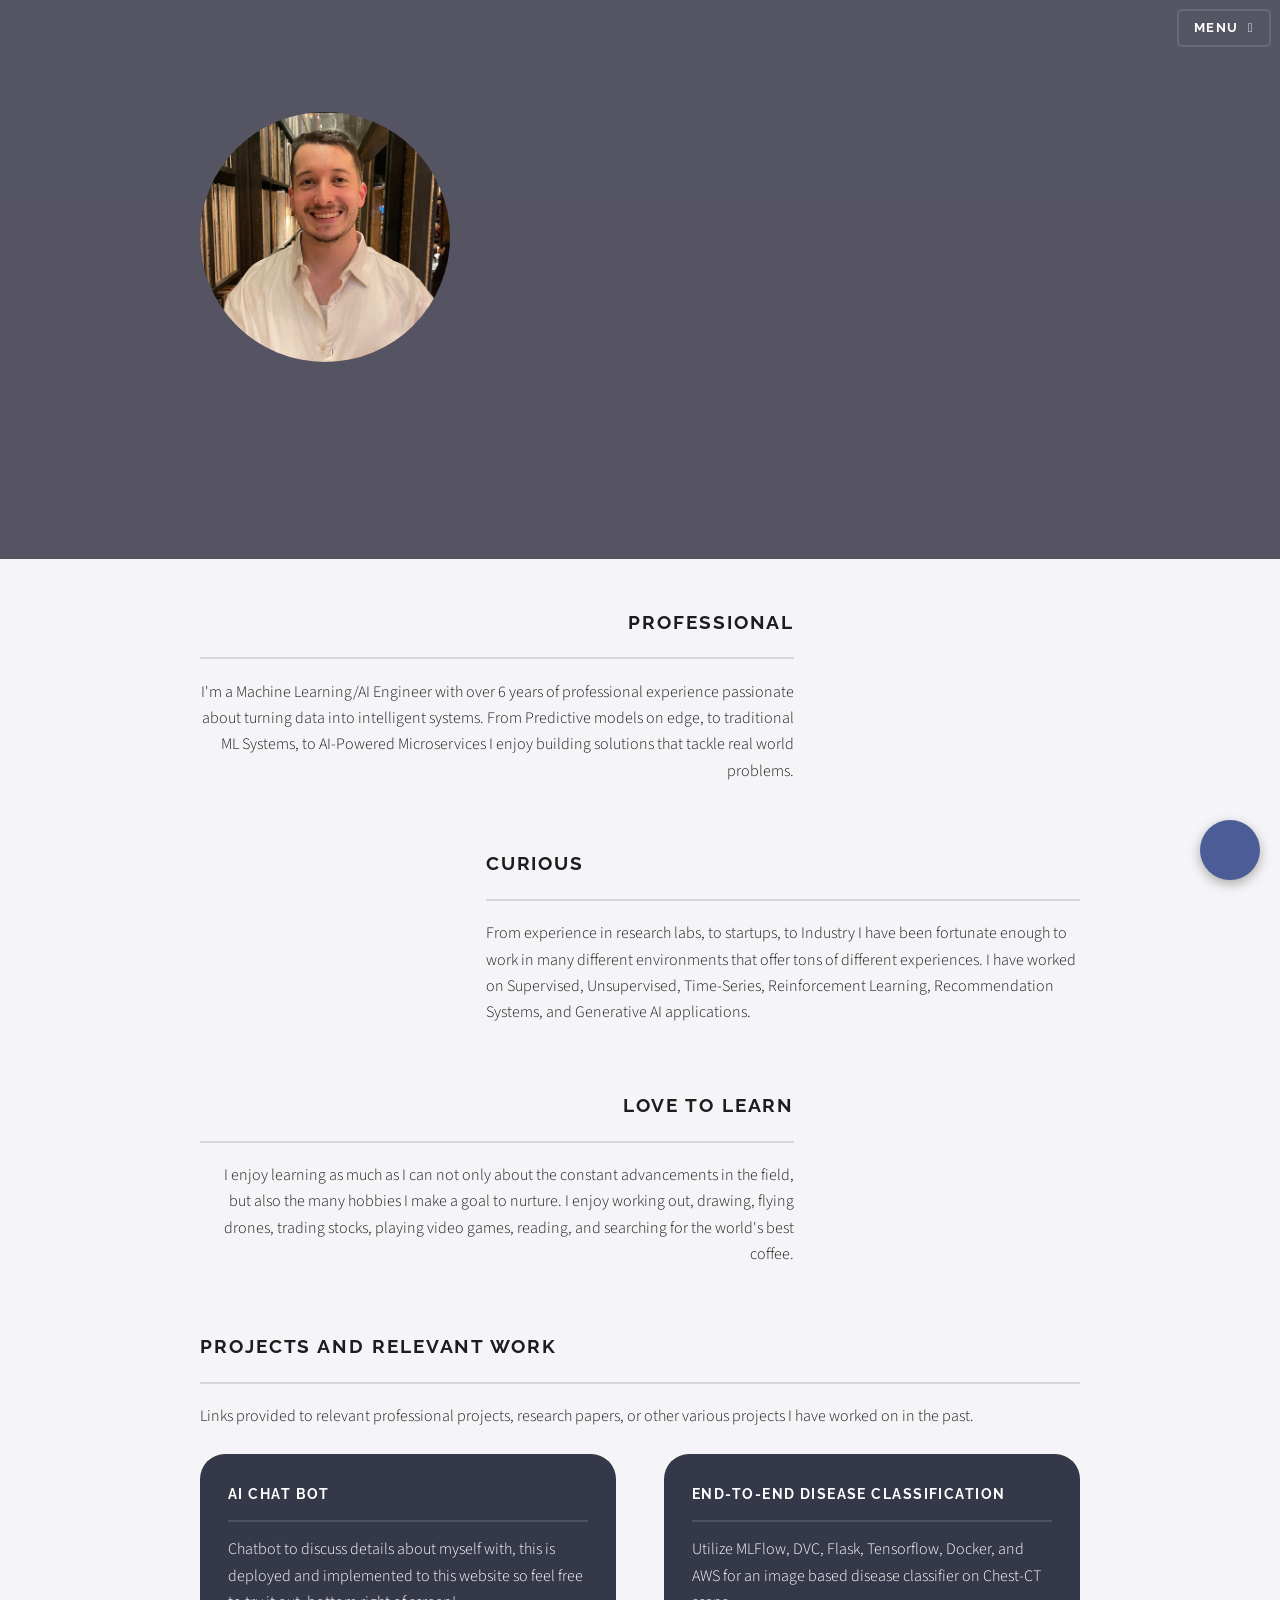
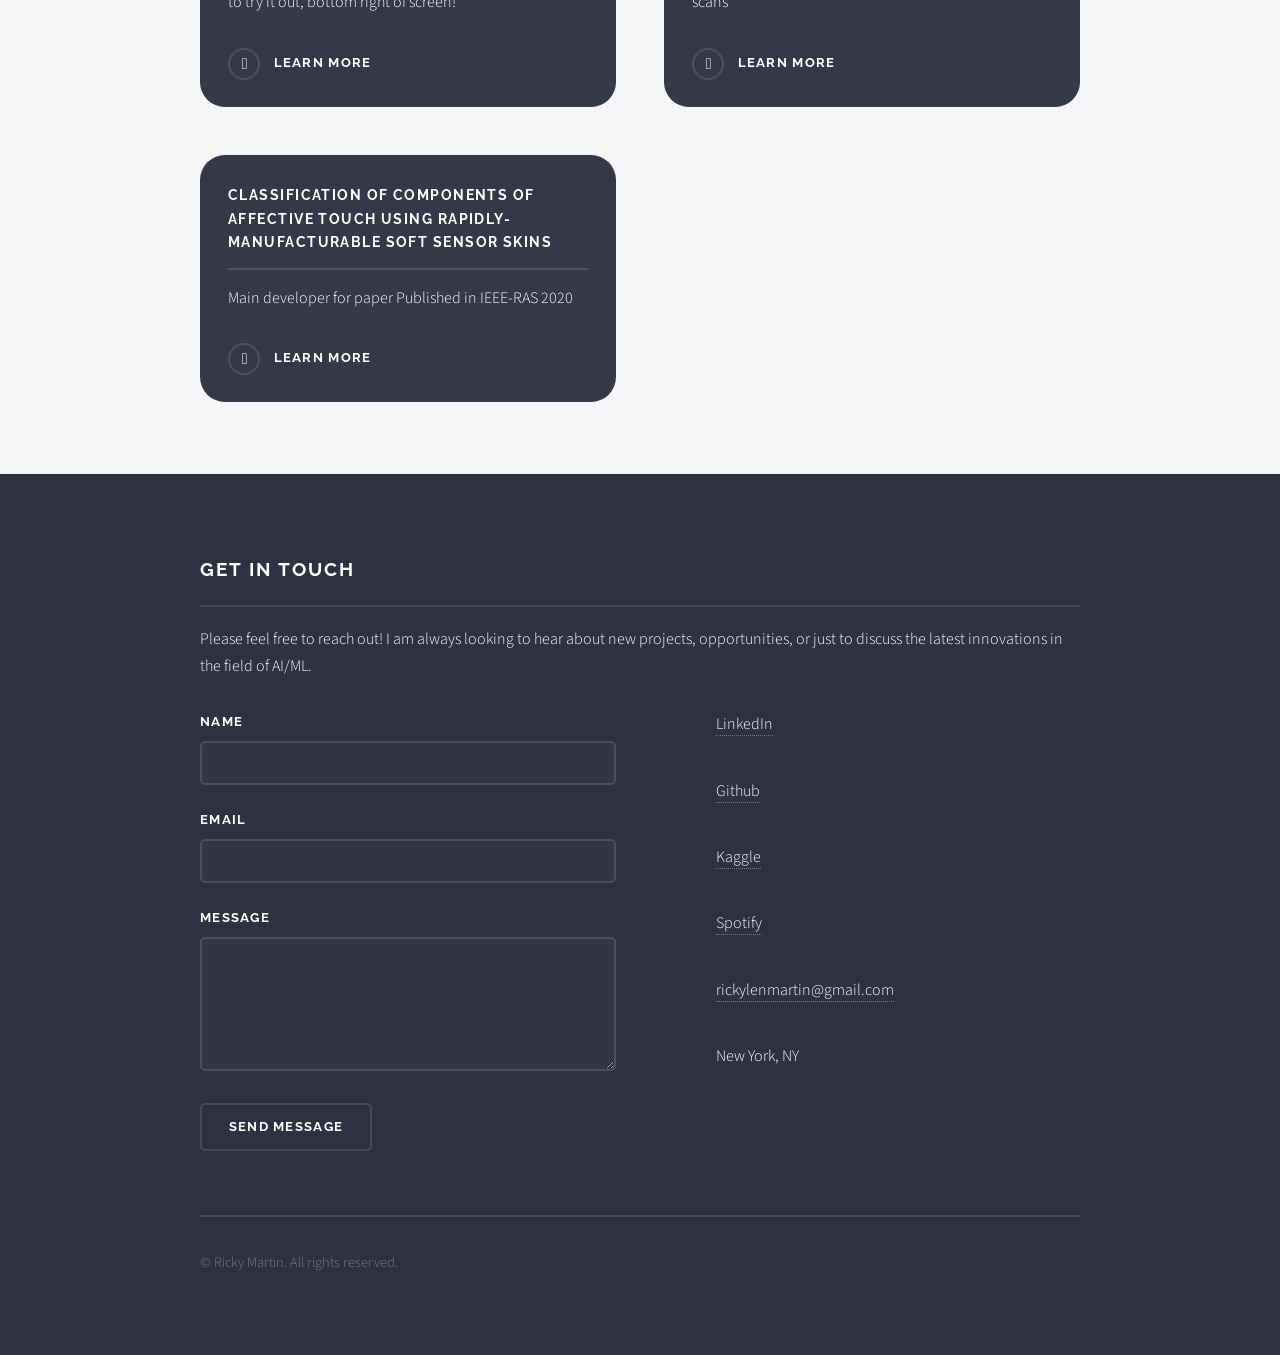
==== index.html @ a65d99b9 "photo for website" ====
<!DOCTYPE HTML>

<!--
	Solid State by HTML5 UP
	html5up.net | @ajlkn
	Free for personal and commercial use under the CCA 3.0 license (html5up.net/license)

	Edited by Ricky Martin
-->
<html>
	<head>
		<meta charset="utf-8" >
		<link rel="icon" type="image/x-icon" size="32x32" href="/images/dolphin.png">
		<meta name="viewport" content="width=device-width, initial-scale=1, user-scalable=no" >
		<link rel="stylesheet" href="assets/css/main.css" />
		<noscript><link rel="stylesheet" href="assets/css/noscript.css" /></noscript>
		<title>Ricky Martin</title>
	</head>

	<body class="is-preload">

		<!-- Page Wrapper -->
			<div id="page-wrapper">

				<!-- Header -->
					<header id="header" class="alt">
						<h1><a href="index.html">Ricky Martin</a></h1>
						<nav>
							<a href="#menu">Menu</a>
						</nav>
					</header>

				<!-- Menu -->
					<nav id="menu">
						<div class="inner">
							<h2>Menu</h2>
							<ul class="links">
								<li><a href="index.html">Home</a></li>
								<li><a href="about.html">Resume</a></li>
								<!--
								<li><a href="elements.html">Elements</a></li>
								-->
							</ul>
							<a href="#" class="close">Close</a>
						</div>
					</nav>

				<!-- Banner -->
					<section id="banner">
						<div class="inner">
							<a href="#" class="image"><img src="images/IMG_5181.jpg" alt="" /></a>
							<h2>Hello My Name is Ricky Martin</h2>
							<p>Data Scientist Specializing in Ai/ML</a></p>
						</div>
					</section>

				<!-- Wrapper -->
					<section id="wrapper">

						<!-- One -->
							<section id="one" class="wrapper spotlight style1">
								<div class="inner">
									<a href="#" class="image"><img src="images/pic01.jpg" alt="" /></a>
									<div class="content">
										<h2 class="antimajor">Professional</h2>
										<ap>I'm a Machine Learning/AI Engineer with over 6 years of professional experience passionate about turning data into intelligent systems. From Predictive models on edge, to traditional ML Systems, to AI-Powered Microservices I enjoy building solutions that tackle real world problems.</ap>
										<!--<a href="#" class="one">Learn more</a>-->
									</div>
								</div>
							</section>
						
						<!-- Two-->
							<section id="two" class="wrapper alt spotlight style2">
								<div class="inner">
									<a href="#" class="image"><img src="images/pic02.jpg" alt="" /></a>
									<div class="content">
										<h2 class="antimajor">Curious</h2>
										<ap>From experience in research labs, to startups, to Industry I have been fortunate enough to work in many different environments that offer tons of different experiences. I have worked on Supervised, Unsupervised, Time-Series, Reinforcement Learning, Recommendation Systems, and Generative AI applications.</ap>
										<!--<a href="#" class="one">Learn more</a>-->
									</div>
								</div>
							</section>
						 
						<!-- Three -->
							<section id="three" class="wrapper spotlight style1">
								<div class="inner">
									<a href="#" class="image"><img src="images/pic03.jpg" alt="" /></a>
									<div class="content">
										<h2 class="antimajor">Love to Learn</h2>
										<ap>I enjoy learning as much as I can not only about the constant advancements in the field, but also the many hobbies I make a goal to nurture. I enjoy working out, drawing, flying drones, trading stocks, playing video games, reading, and searching for the world's best coffee.</ap>
										<!--<a href="#" class="one">Learn more</a>-->
									</div>
								</div>
							</section>
						<!-- ZERO 

							<section id="zero" class="wrapper alt style1">
							<div class="inner">
								<h2 class="antimajor">Vitae phasellus</h2>
								<ap>Cras mattis ante fermentum, malesuada neque vitae, eleifend erat. Phasellus non pulvinar erat. 
									Fusce tincidunt, nisl eget mattis egestas, purus ipsum consequat orci, sit amet lobortis lorem lacus in tellus. 
									Sed ac elementum arcu. Quisque placerat auctor laoreet.</ap>
								<p></p>

								<h3 class="antimajor">Vitae phasellus</h2>
								<ap>Cras mattis ante fermentum, malesuada neque vitae, eleifend erat. Phasellus non pulvinar erat. 
									Fusce tincidunt, nisl eget mattis egestas, purus ipsum consequat orci, sit amet lobortis lorem lacus in tellus. 
									Sed ac elementum arcu. Quisque placerat auctor laoreet.</ap>
								<p></p>

								<h3 class="antimajor">Vitae phasellus</h2>
								<ap>Cras mattis ante fermentum, malesuada neque vitae, eleifend erat. Phasellus non pulvinar erat. 
									Fusce tincidunt, nisl eget mattis egestas, purus ipsum consequat orci, sit amet lobortis lorem lacus in tellus. 
									Sed ac elementum arcu. Quisque placerat auctor laoreet.</ap>
								<p></p>
								
								<h3 class="antimajor">Vitae phasellus</h2>
								<ap>Cras mattis ante fermentum, malesuada neque vitae, eleifend erat. Phasellus non pulvinar erat. 
									Fusce tincidunt, nisl eget mattis egestas, purus ipsum consequat orci, sit amet lobortis lorem lacus in tellus. 
									Sed ac elementum arcu. Quisque placerat auctor laoreet.</ap>
								<p></p>
						-->

						
						
						<!-- Four -->
							<section id="four" class="wrapper alt style1">
								<div class="inner">
									<h2 class="antimajor">Projects and Relevant Work</h2>
									<ap>Links provided to relevant professional projects, research papers, or other various projects I have worked on in the past.</ap>
									<section class="features">
										<article>
											<a href="#" class="image"><img src="images/pic04.jpg" alt="" /></a>
											<h3 class="major">AI Chat bot</h3>
											<p>Chatbot to discuss details about myself with, this is deployed and implemented to this website so feel free to try it out, bottom right of screen!</p>
											<a target="_blank" rel="noopener noreferrer" href="https://github.com/RickyMartin-dev/Website_AI_Chatbot" class="special">Learn more</a>
										</article>
										<article>
											<a href="#" class="image"><img src="images/pic05.jpg" alt="" /></a>
											<h3 class="major">End-to-End Disease Classification</h3>
											<p>Utilize MLFlow, DVC, Flask, Tensorflow, Docker, and AWS for an image based disease classifier on Chest-CT scans</p>
											<a target="_blank" rel="noopener noreferrer" href="https://github.com/RickyMartin-dev/End-to-End-CancerClassification" class="special">Learn more</a>
										</article>
										<article>
											<a href="#" class="image"><img src="images/pic05.jpg" alt="" /></a>
											<h3 class="major">Classification of components of affective touch using rapidly-manufacturable soft sensor skins</h3>
											<p>Main developer for paper Published in IEEE-RAS 2020</p>
											<a target="_blank" rel="noopener noreferrer" href="https://ieeexplore.ieee.org/document/9116023" class="special">Learn more</a>
										</article>
										<!--
										<article>
											<a href="#" class="image"><img src="images/pic06.jpg" alt="" /></a>
											<h3 class="major">Ante fermentum</h3>
											<p>Lorem ipsum dolor sit amet, consectetur adipiscing vehicula id nulla dignissim dapibus ultrices.</p>
											<a href="#" class="special">Learn more</a>
										</article>
										<article>
											<a href="#" class="image"><img src="images/pic07.jpg" alt="" /></a>
											<h3 class="major">Fusce consequat</h3>
											<p>Lorem ipsum dolor sit amet, consectetur adipiscing vehicula id nulla dignissim dapibus ultrices.</p>
											<a href="#" class="special">Learn more</a>
										</article>
										-->
									</section>
									<!--
									<ul class="actions">
										<li><a href="#" class="button">Browse All</a></li>
									</ul>
									-->
								</div>
							</section>

					</section>

				<!-- Footer -->
					<section id="footer">
						<div class="inner">
							<h2 class="major">Get in touch</h2> <!-- changed contact from major, idk what this will do -->
							<p>Please feel free to reach out! I am always looking to hear about new projects, opportunities, or just to discuss the latest innovations in the field of AI/ML.</p>
							<form action="https://api.web3forms.com/submit" method="POST" >
								<div class="fields">
									<input type="hidden" name="access_key" value="ca3bcb6c-5284-4f18-971c-ee541cc36de8">
									<div class="field">
										<label for="name">Name</label>
										<input type="text" name="name" id="name" />
									</div>
									<div class="field">
										<label for="email">Email</label>
										<input type="email" name="email" id="email" />
									</div>
									<div class="field">
										<label for="message">Message</label>
										<textarea name="message" id="message" rows="4"></textarea>
									</div>
								</div>
								<ul class="actions">
									<li><input type="submit" value="Send Message" /></li>
								</ul>
							</form>
							<ul class="contact">
								<li class="icon brands fa-linkedin"><a href="https://www.linkedin.com/in/rickylm/">LinkedIn</a></li>
								<li class="icon brands fa-github"><a href="https://github.com/RickyMartin-dev">Github</a></li>
								<li class="icon brands fa-kaggle"><a href="https://www.kaggle.com/rickymartindev">Kaggle</a></li>
								<li class="icon brands fa-spotify"><a href="https://open.spotify.com/artist/7slfeZO9LsJbWgpkIoXBUJ">Spotify</a></li>
								<!--
								<li class="icon solid fa-phone">(000) 000-0000</li>
								-->
								<li class="icon solid fa-envelope"><a href="#">rickylenmartin@gmail.com</a></li>
								<!--
								<li class="icon brands fa-twitter"><a href="#">twitter.com/untitled-tld</a></li>
								-->
								<!--
								<li class="icon brands fa-facebook-f"><a href="#">facebook.com/untitled-tld</a></li>
								-->
								<!--
								<li class="icon brands fa-instagram"><a href="#">instagram.com/untitled-tld</a></li>
								-->
								<li class="icon solid fa-home">
									<!--
									Untitled Inc<br />
									1234 Somewhere Road Suite #2894<br />
									-->
									New York, NY
								</li>
							</ul>
							<ul class="copyright">
								<li>&copy; Ricky Martin. All rights reserved.</li><!--<li>Design: <a href="http://html5up.net">HTML5 UP</a></li>-->
							</ul>
						</div>
					</section>

			</div>

		<!-- Scripts -->
			<script src="assets/js/jquery.min.js"></script>
			<script src="assets/js/jquery.scrollex.min.js"></script>
			<script src="assets/js/browser.min.js"></script>
			<script src="assets/js/breakpoints.min.js"></script>
			<script src="assets/js/util.js"></script>
			<script src="assets/js/main.js"></script>
			<script src="assets/js/chatbot.js"></script>


		<!-- Chatbot Widget -->
		<div id="chatbot-widget">
			<div id="chatbot-button">
				<i class="fas fa-comments"></i>
			</div>
			<div id="chatbot-container">
				<div id="chatbot-header">
					<h3>Chat with me</h3>
					<button id="chatbot-close">&times;</button>
				</div>
				<div id="chatbot-messages">
					<div class="chatbot-message bot-message">
						<p>Hi! I'm Ricky's AI assistant. How can I help you today? (Please keep in mind chatbot may experience a cold start)</p>
					</div>
				</div>
				<div id="chatbot-input-container">
					<input type="text" id="chatbot-input" placeholder="Type your message..." />
					<button id="chatbot-send"><i class="fas fa-paper-plane"></i></button>
				</div>
			</div>
		</div>

	</body>
</html>
---- assets/css/main.css ----
@import url(fontawesome-all.min.css);
@import url("https://fonts.googleapis.com/css?family=Raleway:200,700|Source+Sans+Pro:300,600,300italic,600italic");

/*
	Solid State by HTML5 UP
	html5up.net | @ajlkn
	Free for personal and commercial use under the CCA 3.0 license (html5up.net/license)
*/

html, body, div, span, applet, object,
iframe, h1, h2, h3, h4, h5, h6, p, ap, blockquote, 
pre, a, aa, abbr, acronym, address, big, cite,
code, del, dfn, em, img, ins, kbd, q, s, samp,
small, strike, strong, sub, sup, tt, var, b,
u, i, center, dl, dt, dd, ol, ul, li, fieldset,
form, label, legend, table, caption, tbody,
tfoot, thead, tr, th, td, article, aside,
canvas, details, embed, figure, figcaption,
footer, header, hgroup, menu, nav, output, ruby,
section, summary, time, mark, audio, video {
	margin: 0;
	padding: 0;
	border: 0;
	font-size: 100%;
	font: inherit;
	vertical-align: baseline;}

article, aside, details, figcaption, figure,
footer, header, hgroup, menu, nav, section {
	display: block;}

body {
	line-height: 1;
}

ol, ul {
	list-style: none;
}

blockquote, q {
	quotes: none;
}

	blockquote:before, blockquote:after, q:before, q:after {
		content: '';
		content: none;
	}

table {
	border-collapse: collapse;
	border-spacing: 0;
}

body {
	-webkit-text-size-adjust: none;
}

mark {
	background-color: transparent;
	color: inherit;
}

input::-moz-focus-inner {
	border: 0;
	padding: 0;
}

input, select, textarea {
	-moz-appearance: none;
	-webkit-appearance: none;
	-ms-appearance: none;
	appearance: none;
}

/* Basic */

	@-ms-viewport {
		width: device-width;
	}

	body {
		-ms-overflow-style: scrollbar;
	}

	@media screen and (max-width: 480px) {

		html, body {
			min-width: 320px;
		}

	}

	html {
		box-sizing: border-box;
	}

	*, *:before, *:after {
		box-sizing: inherit;
	}

	body {
		background-color: #2e3141;
		/* Gradient of the background thing */
		background-image: linear-gradient(to top, rgba(141, 142, 145, 0.8), rgba(46, 49, 65, 0.8)), url("../../images/bg.jpg");
		/*background-image: linear-gradient(to top, rgba(46, 49, 65, 0.8), rgba(46, 49, 65, 0.8)), url("../../images/bg.jpg");*/
		background-size: auto,
 cover;
		background-attachment: fixed,
 fixed;
		background-position: center,
 center;
	}

		body.is-preload *, body.is-preload *:before, body.is-preload *:after {
			-moz-animation: none !important;
			-webkit-animation: none !important;
			-ms-animation: none !important;
			animation: none !important;
			-moz-transition: none !important;
			-webkit-transition: none !important;
			-ms-transition: none !important;
			transition: none !important;
		}

/* Type */

	body, input, select, textarea {
		color: #ffffff;
		font-family: "Source Sans Pro", Helvetica, sans-serif;
		font-size: 16.5pt;
		font-weight: 300;
		line-height: 1.65;
	}

		@media screen and (max-width: 1680px) {

			body, input, select, textarea {
				font-size: 13pt;
			}

		}

		@media screen and (max-width: 1280px) {

			body, input, select, textarea {
				font-size: 12pt;
			}

		}

		@media screen and (max-width: 980px) {

			body, input, select, textarea {
				font-size: 12pt;
			}

		}

		@media screen and (max-width: 736px) {

			body, input, select, textarea {
				font-size: 12pt;
			}

		}

		@media screen and (max-width: 480px) {

			body, input, select, textarea {
				font-size: 12pt;
			}

		}

	a {
		-moz-transition: color 0.2s ease-in-out, border-bottom-color 0.2s ease-in-out;
		-webkit-transition: color 0.2s ease-in-out, border-bottom-color 0.2s ease-in-out;
		-ms-transition: color 0.2s ease-in-out, border-bottom-color 0.2s ease-in-out;
		transition: color 0.2s ease-in-out, border-bottom-color 0.2s ease-in-out;
		border-bottom: dotted 1px rgba(255, 255, 255, 0.35);
		color: #ffffff;
		text-decoration: none;
	}a
		
		a:hover {
			border-bottom-color: transparent;
			color: #ffffff !important;
		}
		

		a.special:not(.button) {
			text-decoration: none;
			border-bottom: 0;
			display: block;
			font-family: Raleway, Helvetica, sans-serif;
			font-size: 0.8em;
			font-weight: 700;
			letter-spacing: 0.1em;
			margin: 0 0 2em 0;
			text-transform: uppercase;
		}

			a.special:not(.button):before {
				-moz-osx-font-smoothing: grayscale;
				-webkit-font-smoothing: antialiased;
				display: inline-block;
				font-style: normal;
				font-variant: normal;
				text-rendering: auto;
				line-height: 1;
				text-transform: none !important;
				font-family: 'Font Awesome 5 Free';
				font-weight: 900;
			}

			a.special:not(.button):before {
				-moz-transition: background-color 0.2s ease-in-out;
				-webkit-transition: background-color 0.2s ease-in-out;
				-ms-transition: background-color 0.2s ease-in-out;
				transition: background-color 0.2s ease-in-out;
				border-radius: 100%;
				border: solid 2px rgba(255, 255, 255, 0.125);
				content: '\f105';
				display: inline-block;
				font-size: 1.25em;
				height: 2em;
				line-height: 1.75em;
				margin-right: 0.85em;
				text-align: center;
				text-indent: 0.15em;
				vertical-align: middle;
				width: 2em;
			}

			a.special:not(.button):hover:before {
				background-color: rgba(255, 255, 255, 0.025);
			}

			a.special:not(.button):active:before {
				background-color: rgba(255, 255, 255, 0.1);
			}
		
		/**/
		a.one:not(.button) {
			text-decoration: none;
			border-bottom: 0;
			display: block;
			font-family: Raleway, Helvetica, sans-serif;
			font-size: 0.8em;
			font-weight: 700;
			letter-spacing: 0.1em;
			margin: 0 0 2em 0;
			color: #000000;
			text-transform: uppercase;
		}
		

			a.one:not(.button):before {
				-moz-osx-font-smoothing: grayscale;
				-webkit-font-smoothing: antialiased;
				display: inline-block;
				font-style: normal;
				font-variant: normal;
				text-rendering: auto;
				line-height: 1;
				text-transform: none !important;
				font-family: 'Font Awesome 5 Free';
				font-weight: 900;
			}

			a.one:not(.button):before {
				-moz-transition: background-color 0.2s ease-in-out;
				-webkit-transition: background-color 0.2s ease-in-out;
				-ms-transition: background-color 0.2s ease-in-out;
				transition: background-color 0.2s ease-in-out;
				border-radius: 100%;
				border: solid 2px rgba(0, 0, 0, 0.125);
				content: '\f105';
				display: inline-block;
				font-size: 1.25em;
				height: 2em;
				line-height: 1.75em;
				margin-right: 0.85em;
				text-align: center;
				text-indent: 0.15em;
				vertical-align: middle;
				width: 2em;
			}

			a.one:not(.button):hover:before {
				background-color: rgba(0, 0, 0, 0.025);
			}

			a.one:not(.button):active:before {
				background-color: rgba(0, 0, 0, 0.075);
			}

	strong, b {
		color: #ffffff;
		font-weight: 600;
	}

	em, i {
		font-style: italic;
	}

	p {
		margin: 0 0 2em 0;
	}

	ap {
		margin: 0 0 2em 0;
		color: #1D1D1F;
	}

	h1, h2, h3, h4, h5, h6 {
		color: #ffffff;
		font-family: Raleway, Helvetica, sans-serif;
		font-weight: 700;
		letter-spacing: 0.1em;
		margin: 0 0 1em 0;
		text-transform: uppercase;
	}

		h1 a, h2 a, h3 a, h4 a, h5 a, h6 a {
			color: inherit;
			text-decoration: none;
			border-bottom: 0;
		}

		h1 span, h2 span, h3 span, h4 span, h5 span, h6 span {
			font-weight: 200;
		}

		h1.major, h2.major, h3.major, h4.major, h5.major, h6.major {
			padding-bottom: 1em;
			border-bottom: solid 2px rgba(255, 255, 255, 0.125);
		}
		h1.antimajor, h2.antimajor, h3.antimajor, h4.antimajor, h5.antimajor, h6.antimajor {
			color: #1D1D1F;
			padding-bottom: 1em;
			border-bottom: solid 2px rgba(0, 0, 0, 0.125);
		}

	h2 {
		font-size: 1.2em;
	}

	h3 {
		font-size: 0.9em;
	}

	h4 {
		font-size: 0.7em;
	}

	h5 {
		font-size: 0.7em;
	}

	h6 {
		font-size: 0.7em;
	}

	@media screen and (max-width: 736px) {

		h2 {
			font-size: 1em;
		}

		h3 {
			font-size: 0.8em;
		}

	}

	sub {
		font-size: 0.8em;
		position: relative;
		top: 0.5em;
	}

	sup {
		font-size: 0.8em;
		position: relative;
		top: -0.5em;
	}

	blockquote {
		border-left: solid 4px rgba(255, 255, 255, 0.125);
		font-style: italic;
		margin: 0 0 2em 0;
		padding: 0.5em 0 0.5em 2em;
	}

	code {
		background: rgba(255, 255, 255, 0.025);
		border-radius: 5px;
		border: solid 2px rgba(255, 255, 255, 0.125);
		font-family: "Courier New", monospace;
		font-size: 0.9em;
		margin: 0 0.25em;
		padding: 0.25em 0.65em;
	}

	pre {
		-webkit-overflow-scrolling: touch;
		font-family: "Courier New", monospace;
		font-size: 0.9em;
		margin: 0 0 2em 0;
	}

		pre code {
			display: block;
			line-height: 1.75em;
			padding: 1em 1.5em;
			overflow-x: auto;
		}

	hr {
		border: 0;
		border-bottom: solid 2px rgba(255, 255, 255, 0.125);
		margin: 2.5em 0;
	}

		hr.major {
			margin: 4em 0;
		}
		hr.antimajor {
			margin: 4em 0;
		}

	.align-left {
		text-align: left;
	}

	.align-center {
		text-align: center;
	}

	.align-right {
		text-align: right;
	}

/* Row */

	.row {
		display: flex;
		flex-wrap: wrap;
		box-sizing: border-box;
		align-items: stretch;
	}

		.row > * {
			box-sizing: border-box;
		}

		.row.gtr-uniform > * > :last-child {
			margin-bottom: 0;
		}

		.row.aln-left {
			justify-content: flex-start;
		}

		.row.aln-center {
			justify-content: center;
		}

		.row.aln-right {
			justify-content: flex-end;
		}

		.row.aln-top {
			align-items: flex-start;
		}

		.row.aln-middle {
			align-items: center;
		}

		.row.aln-bottom {
			align-items: flex-end;
		}

		.row > .imp {
			order: -1;
		}

		.row > .col-1 {
			width: 8.33333%;
		}

		.row > .off-1 {
			margin-left: 8.33333%;
		}

		.row > .col-2 {
			width: 16.66667%;
		}

		.row > .off-2 {
			margin-left: 16.66667%;
		}

		.row > .col-3 {
			width: 25%;
		}

		.row > .off-3 {
			margin-left: 25%;
		}

		.row > .col-4 {
			width: 33.33333%;
		}

		.row > .off-4 {
			margin-left: 33.33333%;
		}

		.row > .col-5 {
			width: 41.66667%;
		}

		.row > .off-5 {
			margin-left: 41.66667%;
		}

		.row > .col-6 {
			width: 50%;
		}

		.row > .off-6 {
			margin-left: 50%;
		}

		.row > .col-7 {
			width: 58.33333%;
		}

		.row > .off-7 {
			margin-left: 58.33333%;
		}

		.row > .col-8 {
			width: 66.66667%;
		}

		.row > .off-8 {
			margin-left: 66.66667%;
		}

		.row > .col-9 {
			width: 75%;
		}

		.row > .off-9 {
			margin-left: 75%;
		}

		.row > .col-10 {
			width: 83.33333%;
		}

		.row > .off-10 {
			margin-left: 83.33333%;
		}

		.row > .col-11 {
			width: 91.66667%;
		}

		.row > .off-11 {
			margin-left: 91.66667%;
		}

		.row > .col-12 {
			width: 100%;
		}

		.row > .off-12 {
			margin-left: 100%;
		}

		.row.gtr-0 {
			margin-top: 0;
			margin-left: 0em;
		}

			.row.gtr-0 > * {
				padding: 0 0 0 0em;
			}

			.row.gtr-0.gtr-uniform {
				margin-top: 0em;
			}

				.row.gtr-0.gtr-uniform > * {
					padding-top: 0em;
				}

		.row.gtr-25 {
			margin-top: 0;
			margin-left: -0.4375em;
		}

			.row.gtr-25 > * {
				padding: 0 0 0 0.4375em;
			}

			.row.gtr-25.gtr-uniform {
				margin-top: -0.4375em;
			}

				.row.gtr-25.gtr-uniform > * {
					padding-top: 0.4375em;
				}

		.row.gtr-50 {
			margin-top: 0;
			margin-left: -0.875em;
		}

			.row.gtr-50 > * {
				padding: 0 0 0 0.875em;
			}

			.row.gtr-50.gtr-uniform {
				margin-top: -0.875em;
			}

				.row.gtr-50.gtr-uniform > * {
					padding-top: 0.875em;
				}

		.row {
			margin-top: 0;
			margin-left: -1.75em;
		}

			.row > * {
				padding: 0 0 0 1.75em;
			}

			.row.gtr-uniform {
				margin-top: -1.75em;
			}

				.row.gtr-uniform > * {
					padding-top: 1.75em;
				}

		.row.gtr-150 {
			margin-top: 0;
			margin-left: -2.625em;
		}

			.row.gtr-150 > * {
				padding: 0 0 0 2.625em;
			}

			.row.gtr-150.gtr-uniform {
				margin-top: -2.625em;
			}

				.row.gtr-150.gtr-uniform > * {
					padding-top: 2.625em;
				}

		.row.gtr-200 {
			margin-top: 0;
			margin-left: -3.5em;
		}

			.row.gtr-200 > * {
				padding: 0 0 0 3.5em;
			}

			.row.gtr-200.gtr-uniform {
				margin-top: -3.5em;
			}

				.row.gtr-200.gtr-uniform > * {
					padding-top: 3.5em;
				}

		@media screen and (max-width: 1680px) {

			.row {
				display: flex;
				flex-wrap: wrap;
				box-sizing: border-box;
				align-items: stretch;
			}

				.row > * {
					box-sizing: border-box;
				}

				.row.gtr-uniform > * > :last-child {
					margin-bottom: 0;
				}

				.row.aln-left {
					justify-content: flex-start;
				}

				.row.aln-center {
					justify-content: center;
				}

				.row.aln-right {
					justify-content: flex-end;
				}

				.row.aln-top {
					align-items: flex-start;
				}

				.row.aln-middle {
					align-items: center;
				}

				.row.aln-bottom {
					align-items: flex-end;
				}

				.row > .imp-xlarge {
					order: -1;
				}

				.row > .col-1-xlarge {
					width: 8.33333%;
				}

				.row > .off-1-xlarge {
					margin-left: 8.33333%;
				}

				.row > .col-2-xlarge {
					width: 16.66667%;
				}

				.row > .off-2-xlarge {
					margin-left: 16.66667%;
				}

				.row > .col-3-xlarge {
					width: 25%;
				}

				.row > .off-3-xlarge {
					margin-left: 25%;
				}

				.row > .col-4-xlarge {
					width: 33.33333%;
				}

				.row > .off-4-xlarge {
					margin-left: 33.33333%;
				}

				.row > .col-5-xlarge {
					width: 41.66667%;
				}

				.row > .off-5-xlarge {
					margin-left: 41.66667%;
				}

				.row > .col-6-xlarge {
					width: 50%;
				}

				.row > .off-6-xlarge {
					margin-left: 50%;
				}

				.row > .col-7-xlarge {
					width: 58.33333%;
				}

				.row > .off-7-xlarge {
					margin-left: 58.33333%;
				}

				.row > .col-8-xlarge {
					width: 66.66667%;
				}

				.row > .off-8-xlarge {
					margin-left: 66.66667%;
				}

				.row > .col-9-xlarge {
					width: 75%;
				}

				.row > .off-9-xlarge {
					margin-left: 75%;
				}

				.row > .col-10-xlarge {
					width: 83.33333%;
				}

				.row > .off-10-xlarge {
					margin-left: 83.33333%;
				}

				.row > .col-11-xlarge {
					width: 91.66667%;
				}

				.row > .off-11-xlarge {
					margin-left: 91.66667%;
				}

				.row > .col-12-xlarge {
					width: 100%;
				}

				.row > .off-12-xlarge {
					margin-left: 100%;
				}

				.row.gtr-0 {
					margin-top: 0;
					margin-left: 0em;
				}

					.row.gtr-0 > * {
						padding: 0 0 0 0em;
					}

					.row.gtr-0.gtr-uniform {
						margin-top: 0em;
					}

						.row.gtr-0.gtr-uniform > * {
							padding-top: 0em;
						}

				.row.gtr-25 {
					margin-top: 0;
					margin-left: -0.4375em;
				}

					.row.gtr-25 > * {
						padding: 0 0 0 0.4375em;
					}

					.row.gtr-25.gtr-uniform {
						margin-top: -0.4375em;
					}

						.row.gtr-25.gtr-uniform > * {
							padding-top: 0.4375em;
						}

				.row.gtr-50 {
					margin-top: 0;
					margin-left: -0.875em;
				}

					.row.gtr-50 > * {
						padding: 0 0 0 0.875em;
					}

					.row.gtr-50.gtr-uniform {
						margin-top: -0.875em;
					}

						.row.gtr-50.gtr-uniform > * {
							padding-top: 0.875em;
						}

				.row {
					margin-top: 0;
					margin-left: -1.75em;
				}

					.row > * {
						padding: 0 0 0 1.75em;
					}

					.row.gtr-uniform {
						margin-top: -1.75em;
					}

						.row.gtr-uniform > * {
							padding-top: 1.75em;
						}

				.row.gtr-150 {
					margin-top: 0;
					margin-left: -2.625em;
				}

					.row.gtr-150 > * {
						padding: 0 0 0 2.625em;
					}

					.row.gtr-150.gtr-uniform {
						margin-top: -2.625em;
					}

						.row.gtr-150.gtr-uniform > * {
							padding-top: 2.625em;
						}

				.row.gtr-200 {
					margin-top: 0;
					margin-left: -3.5em;
				}

					.row.gtr-200 > * {
						padding: 0 0 0 3.5em;
					}

					.row.gtr-200.gtr-uniform {
						margin-top: -3.5em;
					}

						.row.gtr-200.gtr-uniform > * {
							padding-top: 3.5em;
						}

		}

		@media screen and (max-width: 1280px) {

			.row {
				display: flex;
				flex-wrap: wrap;
				box-sizing: border-box;
				align-items: stretch;
			}

				.row > * {
					box-sizing: border-box;
				}

				.row.gtr-uniform > * > :last-child {
					margin-bottom: 0;
				}

				.row.aln-left {
					justify-content: flex-start;
				}

				.row.aln-center {
					justify-content: center;
				}

				.row.aln-right {
					justify-content: flex-end;
				}

				.row.aln-top {
					align-items: flex-start;
				}

				.row.aln-middle {
					align-items: center;
				}

				.row.aln-bottom {
					align-items: flex-end;
				}

				.row > .imp-large {
					order: -1;
				}

				.row > .col-1-large {
					width: 8.33333%;
				}

				.row > .off-1-large {
					margin-left: 8.33333%;
				}

				.row > .col-2-large {
					width: 16.66667%;
				}

				.row > .off-2-large {
					margin-left: 16.66667%;
				}

				.row > .col-3-large {
					width: 25%;
				}

				.row > .off-3-large {
					margin-left: 25%;
				}

				.row > .col-4-large {
					width: 33.33333%;
				}

				.row > .off-4-large {
					margin-left: 33.33333%;
				}

				.row > .col-5-large {
					width: 41.66667%;
				}

				.row > .off-5-large {
					margin-left: 41.66667%;
				}

				.row > .col-6-large {
					width: 50%;
				}

				.row > .off-6-large {
					margin-left: 50%;
				}

				.row > .col-7-large {
					width: 58.33333%;
				}

				.row > .off-7-large {
					margin-left: 58.33333%;
				}

				.row > .col-8-large {
					width: 66.66667%;
				}

				.row > .off-8-large {
					margin-left: 66.66667%;
				}

				.row > .col-9-large {
					width: 75%;
				}

				.row > .off-9-large {
					margin-left: 75%;
				}

				.row > .col-10-large {
					width: 83.33333%;
				}

				.row > .off-10-large {
					margin-left: 83.33333%;
				}

				.row > .col-11-large {
					width: 91.66667%;
				}

				.row > .off-11-large {
					margin-left: 91.66667%;
				}

				.row > .col-12-large {
					width: 100%;
				}

				.row > .off-12-large {
					margin-left: 100%;
				}

				.row.gtr-0 {
					margin-top: 0;
					margin-left: 0em;
				}

					.row.gtr-0 > * {
						padding: 0 0 0 0em;
					}

					.row.gtr-0.gtr-uniform {
						margin-top: 0em;
					}

						.row.gtr-0.gtr-uniform > * {
							padding-top: 0em;
						}

				.row.gtr-25 {
					margin-top: 0;
					margin-left: -0.4375em;
				}

					.row.gtr-25 > * {
						padding: 0 0 0 0.4375em;
					}

					.row.gtr-25.gtr-uniform {
						margin-top: -0.4375em;
					}

						.row.gtr-25.gtr-uniform > * {
							padding-top: 0.4375em;
						}

				.row.gtr-50 {
					margin-top: 0;
					margin-left: -0.875em;
				}

					.row.gtr-50 > * {
						padding: 0 0 0 0.875em;
					}

					.row.gtr-50.gtr-uniform {
						margin-top: -0.875em;
					}

						.row.gtr-50.gtr-uniform > * {
							padding-top: 0.875em;
						}

				.row {
					margin-top: 0;
					margin-left: -1.75em;
				}

					.row > * {
						padding: 0 0 0 1.75em;
					}

					.row.gtr-uniform {
						margin-top: -1.75em;
					}

						.row.gtr-uniform > * {
							padding-top: 1.75em;
						}

				.row.gtr-150 {
					margin-top: 0;
					margin-left: -2.625em;
				}

					.row.gtr-150 > * {
						padding: 0 0 0 2.625em;
					}

					.row.gtr-150.gtr-uniform {
						margin-top: -2.625em;
					}

						.row.gtr-150.gtr-uniform > * {
							padding-top: 2.625em;
						}

				.row.gtr-200 {
					margin-top: 0;
					margin-left: -3.5em;
				}

					.row.gtr-200 > * {
						padding: 0 0 0 3.5em;
					}

					.row.gtr-200.gtr-uniform {
						margin-top: -3.5em;
					}

						.row.gtr-200.gtr-uniform > * {
							padding-top: 3.5em;
						}

		}

		@media screen and (max-width: 980px) {

			.row {
				display: flex;
				flex-wrap: wrap;
				box-sizing: border-box;
				align-items: stretch;
			}

				.row > * {
					box-sizing: border-box;
				}

				.row.gtr-uniform > * > :last-child {
					margin-bottom: 0;
				}

				.row.aln-left {
					justify-content: flex-start;
				}

				.row.aln-center {
					justify-content: center;
				}

				.row.aln-right {
					justify-content: flex-end;
				}

				.row.aln-top {
					align-items: flex-start;
				}

				.row.aln-middle {
					align-items: center;
				}

				.row.aln-bottom {
					align-items: flex-end;
				}

				.row > .imp-medium {
					order: -1;
				}

				.row > .col-1-medium {
					width: 8.33333%;
				}

				.row > .off-1-medium {
					margin-left: 8.33333%;
				}

				.row > .col-2-medium {
					width: 16.66667%;
				}

				.row > .off-2-medium {
					margin-left: 16.66667%;
				}

				.row > .col-3-medium {
					width: 25%;
				}

				.row > .off-3-medium {
					margin-left: 25%;
				}

				.row > .col-4-medium {
					width: 33.33333%;
				}

				.row > .off-4-medium {
					margin-left: 33.33333%;
				}

				.row > .col-5-medium {
					width: 41.66667%;
				}

				.row > .off-5-medium {
					margin-left: 41.66667%;
				}

				.row > .col-6-medium {
					width: 50%;
				}

				.row > .off-6-medium {
					margin-left: 50%;
				}

				.row > .col-7-medium {
					width: 58.33333%;
				}

				.row > .off-7-medium {
					margin-left: 58.33333%;
				}

				.row > .col-8-medium {
					width: 66.66667%;
				}

				.row > .off-8-medium {
					margin-left: 66.66667%;
				}

				.row > .col-9-medium {
					width: 75%;
				}

				.row > .off-9-medium {
					margin-left: 75%;
				}

				.row > .col-10-medium {
					width: 83.33333%;
				}

				.row > .off-10-medium {
					margin-left: 83.33333%;
				}

				.row > .col-11-medium {
					width: 91.66667%;
				}

				.row > .off-11-medium {
					margin-left: 91.66667%;
				}

				.row > .col-12-medium {
					width: 100%;
				}

				.row > .off-12-medium {
					margin-left: 100%;
				}

				.row.gtr-0 {
					margin-top: 0;
					margin-left: 0em;
				}

					.row.gtr-0 > * {
						padding: 0 0 0 0em;
					}

					.row.gtr-0.gtr-uniform {
						margin-top: 0em;
					}

						.row.gtr-0.gtr-uniform > * {
							padding-top: 0em;
						}

				.row.gtr-25 {
					margin-top: 0;
					margin-left: -0.4375em;
				}

					.row.gtr-25 > * {
						padding: 0 0 0 0.4375em;
					}

					.row.gtr-25.gtr-uniform {
						margin-top: -0.4375em;
					}

						.row.gtr-25.gtr-uniform > * {
							padding-top: 0.4375em;
						}

				.row.gtr-50 {
					margin-top: 0;
					margin-left: -0.875em;
				}

					.row.gtr-50 > * {
						padding: 0 0 0 0.875em;
					}

					.row.gtr-50.gtr-uniform {
						margin-top: -0.875em;
					}

						.row.gtr-50.gtr-uniform > * {
							padding-top: 0.875em;
						}

				.row {
					margin-top: 0;
					margin-left: -1.75em;
				}

					.row > * {
						padding: 0 0 0 1.75em;
					}

					.row.gtr-uniform {
						margin-top: -1.75em;
					}

						.row.gtr-uniform > * {
							padding-top: 1.75em;
						}

				.row.gtr-150 {
					margin-top: 0;
					margin-left: -2.625em;
				}

					.row.gtr-150 > * {
						padding: 0 0 0 2.625em;
					}

					.row.gtr-150.gtr-uniform {
						margin-top: -2.625em;
					}

						.row.gtr-150.gtr-uniform > * {
							padding-top: 2.625em;
						}

				.row.gtr-200 {
					margin-top: 0;
					margin-left: -3.5em;
				}

					.row.gtr-200 > * {
						padding: 0 0 0 3.5em;
					}

					.row.gtr-200.gtr-uniform {
						margin-top: -3.5em;
					}

						.row.gtr-200.gtr-uniform > * {
							padding-top: 3.5em;
						}

		}

		@media screen and (max-width: 736px) {

			.row {
				display: flex;
				flex-wrap: wrap;
				box-sizing: border-box;
				align-items: stretch;
			}

				.row > * {
					box-sizing: border-box;
				}

				.row.gtr-uniform > * > :last-child {
					margin-bottom: 0;
				}

				.row.aln-left {
					justify-content: flex-start;
				}

				.row.aln-center {
					justify-content: center;
				}

				.row.aln-right {
					justify-content: flex-end;
				}

				.row.aln-top {
					align-items: flex-start;
				}

				.row.aln-middle {
					align-items: center;
				}

				.row.aln-bottom {
					align-items: flex-end;
				}

				.row > .imp-small {
					order: -1;
				}

				.row > .col-1-small {
					width: 8.33333%;
				}

				.row > .off-1-small {
					margin-left: 8.33333%;
				}

				.row > .col-2-small {
					width: 16.66667%;
				}

				.row > .off-2-small {
					margin-left: 16.66667%;
				}

				.row > .col-3-small {
					width: 25%;
				}

				.row > .off-3-small {
					margin-left: 25%;
				}

				.row > .col-4-small {
					width: 33.33333%;
				}

				.row > .off-4-small {
					margin-left: 33.33333%;
				}

				.row > .col-5-small {
					width: 41.66667%;
				}

				.row > .off-5-small {
					margin-left: 41.66667%;
				}

				.row > .col-6-small {
					width: 50%;
				}

				.row > .off-6-small {
					margin-left: 50%;
				}

				.row > .col-7-small {
					width: 58.33333%;
				}

				.row > .off-7-small {
					margin-left: 58.33333%;
				}

				.row > .col-8-small {
					width: 66.66667%;
				}

				.row > .off-8-small {
					margin-left: 66.66667%;
				}

				.row > .col-9-small {
					width: 75%;
				}

				.row > .off-9-small {
					margin-left: 75%;
				}

				.row > .col-10-small {
					width: 83.33333%;
				}

				.row > .off-10-small {
					margin-left: 83.33333%;
				}

				.row > .col-11-small {
					width: 91.66667%;
				}

				.row > .off-11-small {
					margin-left: 91.66667%;
				}

				.row > .col-12-small {
					width: 100%;
				}

				.row > .off-12-small {
					margin-left: 100%;
				}

				.row.gtr-0 {
					margin-top: 0;
					margin-left: 0em;
				}

					.row.gtr-0 > * {
						padding: 0 0 0 0em;
					}

					.row.gtr-0.gtr-uniform {
						margin-top: 0em;
					}

						.row.gtr-0.gtr-uniform > * {
							padding-top: 0em;
						}

				.row.gtr-25 {
					margin-top: 0;
					margin-left: -0.3125em;
				}

					.row.gtr-25 > * {
						padding: 0 0 0 0.3125em;
					}

					.row.gtr-25.gtr-uniform {
						margin-top: -0.3125em;
					}

						.row.gtr-25.gtr-uniform > * {
							padding-top: 0.3125em;
						}

				.row.gtr-50 {
					margin-top: 0;
					margin-left: -0.625em;
				}

					.row.gtr-50 > * {
						padding: 0 0 0 0.625em;
					}

					.row.gtr-50.gtr-uniform {
						margin-top: -0.625em;
					}

						.row.gtr-50.gtr-uniform > * {
							padding-top: 0.625em;
						}

				.row {
					margin-top: 0;
					margin-left: -1.25em;
				}

					.row > * {
						padding: 0 0 0 1.25em;
					}

					.row.gtr-uniform {
						margin-top: -1.25em;
					}

						.row.gtr-uniform > * {
							padding-top: 1.25em;
						}

				.row.gtr-150 {
					margin-top: 0;
					margin-left: -1.875em;
				}

					.row.gtr-150 > * {
						padding: 0 0 0 1.875em;
					}

					.row.gtr-150.gtr-uniform {
						margin-top: -1.875em;
					}

						.row.gtr-150.gtr-uniform > * {
							padding-top: 1.875em;
						}

				.row.gtr-200 {
					margin-top: 0;
					margin-left: -2.5em;
				}

					.row.gtr-200 > * {
						padding: 0 0 0 2.5em;
					}

					.row.gtr-200.gtr-uniform {
						margin-top: -2.5em;
					}

						.row.gtr-200.gtr-uniform > * {
							padding-top: 2.5em;
						}

		}

		@media screen and (max-width: 480px) {

			.row {
				display: flex;
				flex-wrap: wrap;
				box-sizing: border-box;
				align-items: stretch;
			}

				.row > * {
					box-sizing: border-box;
				}

				.row.gtr-uniform > * > :last-child {
					margin-bottom: 0;
				}

				.row.aln-left {
					justify-content: flex-start;
				}

				.row.aln-center {
					justify-content: center;
				}

				.row.aln-right {
					justify-content: flex-end;
				}

				.row.aln-top {
					align-items: flex-start;
				}

				.row.aln-middle {
					align-items: center;
				}

				.row.aln-bottom {
					align-items: flex-end;
				}

				.row > .imp-xsmall {
					order: -1;
				}

				.row > .col-1-xsmall {
					width: 8.33333%;
				}

				.row > .off-1-xsmall {
					margin-left: 8.33333%;
				}

				.row > .col-2-xsmall {
					width: 16.66667%;
				}

				.row > .off-2-xsmall {
					margin-left: 16.66667%;
				}

				.row > .col-3-xsmall {
					width: 25%;
				}

				.row > .off-3-xsmall {
					margin-left: 25%;
				}

				.row > .col-4-xsmall {
					width: 33.33333%;
				}

				.row > .off-4-xsmall {
					margin-left: 33.33333%;
				}

				.row > .col-5-xsmall {
					width: 41.66667%;
				}

				.row > .off-5-xsmall {
					margin-left: 41.66667%;
				}

				.row > .col-6-xsmall {
					width: 50%;
				}

				.row > .off-6-xsmall {
					margin-left: 50%;
				}

				.row > .col-7-xsmall {
					width: 58.33333%;
				}

				.row > .off-7-xsmall {
					margin-left: 58.33333%;
				}

				.row > .col-8-xsmall {
					width: 66.66667%;
				}

				.row > .off-8-xsmall {
					margin-left: 66.66667%;
				}

				.row > .col-9-xsmall {
					width: 75%;
				}

				.row > .off-9-xsmall {
					margin-left: 75%;
				}

				.row > .col-10-xsmall {
					width: 83.33333%;
				}

				.row > .off-10-xsmall {
					margin-left: 83.33333%;
				}

				.row > .col-11-xsmall {
					width: 91.66667%;
				}

				.row > .off-11-xsmall {
					margin-left: 91.66667%;
				}

				.row > .col-12-xsmall {
					width: 100%;
				}

				.row > .off-12-xsmall {
					margin-left: 100%;
				}

				.row.gtr-0 {
					margin-top: 0;
					margin-left: 0em;
				}

					.row.gtr-0 > * {
						padding: 0 0 0 0em;
					}

					.row.gtr-0.gtr-uniform {
						margin-top: 0em;
					}

						.row.gtr-0.gtr-uniform > * {
							padding-top: 0em;
						}

				.row.gtr-25 {
					margin-top: 0;
					margin-left: -0.3125em;
				}

					.row.gtr-25 > * {
						padding: 0 0 0 0.3125em;
					}

					.row.gtr-25.gtr-uniform {
						margin-top: -0.3125em;
					}

						.row.gtr-25.gtr-uniform > * {
							padding-top: 0.3125em;
						}

				.row.gtr-50 {
					margin-top: 0;
					margin-left: -0.625em;
				}

					.row.gtr-50 > * {
						padding: 0 0 0 0.625em;
					}

					.row.gtr-50.gtr-uniform {
						margin-top: -0.625em;
					}

						.row.gtr-50.gtr-uniform > * {
							padding-top: 0.625em;
						}

				.row {
					margin-top: 0;
					margin-left: -1.25em;
				}

					.row > * {
						padding: 0 0 0 1.25em;
					}

					.row.gtr-uniform {
						margin-top: -1.25em;
					}

						.row.gtr-uniform > * {
							padding-top: 1.25em;
						}

				.row.gtr-150 {
					margin-top: 0;
					margin-left: -1.875em;
				}

					.row.gtr-150 > * {
						padding: 0 0 0 1.875em;
					}

					.row.gtr-150.gtr-uniform {
						margin-top: -1.875em;
					}

						.row.gtr-150.gtr-uniform > * {
							padding-top: 1.875em;
						}

				.row.gtr-200 {
					margin-top: 0;
					margin-left: -2.5em;
				}

					.row.gtr-200 > * {
						padding: 0 0 0 2.5em;
					}

					.row.gtr-200.gtr-uniform {
						margin-top: -2.5em;
					}

						.row.gtr-200.gtr-uniform > * {
							padding-top: 2.5em;
						}

		}

		@media screen and (max-width: 360px) {

			.row {
				display: flex;
				flex-wrap: wrap;
				box-sizing: border-box;
				align-items: stretch;
			}

				.row > * {
					box-sizing: border-box;
				}

				.row.gtr-uniform > * > :last-child {
					margin-bottom: 0;
				}

				.row.aln-left {
					justify-content: flex-start;
				}

				.row.aln-center {
					justify-content: center;
				}

				.row.aln-right {
					justify-content: flex-end;
				}

				.row.aln-top {
					align-items: flex-start;
				}

				.row.aln-middle {
					align-items: center;
				}

				.row.aln-bottom {
					align-items: flex-end;
				}

				.row > .imp-xxsmall {
					order: -1;
				}

				.row > .col-1-xxsmall {
					width: 8.33333%;
				}

				.row > .off-1-xxsmall {
					margin-left: 8.33333%;
				}

				.row > .col-2-xxsmall {
					width: 16.66667%;
				}

				.row > .off-2-xxsmall {
					margin-left: 16.66667%;
				}

				.row > .col-3-xxsmall {
					width: 25%;
				}

				.row > .off-3-xxsmall {
					margin-left: 25%;
				}

				.row > .col-4-xxsmall {
					width: 33.33333%;
				}

				.row > .off-4-xxsmall {
					margin-left: 33.33333%;
				}

				.row > .col-5-xxsmall {
					width: 41.66667%;
				}

				.row > .off-5-xxsmall {
					margin-left: 41.66667%;
				}

				.row > .col-6-xxsmall {
					width: 50%;
				}

				.row > .off-6-xxsmall {
					margin-left: 50%;
				}

				.row > .col-7-xxsmall {
					width: 58.33333%;
				}

				.row > .off-7-xxsmall {
					margin-left: 58.33333%;
				}

				.row > .col-8-xxsmall {
					width: 66.66667%;
				}

				.row > .off-8-xxsmall {
					margin-left: 66.66667%;
				}

				.row > .col-9-xxsmall {
					width: 75%;
				}

				.row > .off-9-xxsmall {
					margin-left: 75%;
				}

				.row > .col-10-xxsmall {
					width: 83.33333%;
				}

				.row > .off-10-xxsmall {
					margin-left: 83.33333%;
				}

				.row > .col-11-xxsmall {
					width: 91.66667%;
				}

				.row > .off-11-xxsmall {
					margin-left: 91.66667%;
				}

				.row > .col-12-xxsmall {
					width: 100%;
				}

				.row > .off-12-xxsmall {
					margin-left: 100%;
				}

				.row.gtr-0 {
					margin-top: 0;
					margin-left: 0em;
				}

					.row.gtr-0 > * {
						padding: 0 0 0 0em;
					}

					.row.gtr-0.gtr-uniform {
						margin-top: 0em;
					}

						.row.gtr-0.gtr-uniform > * {
							padding-top: 0em;
						}

				.row.gtr-25 {
					margin-top: 0;
					margin-left: -0.3125em;
				}

					.row.gtr-25 > * {
						padding: 0 0 0 0.3125em;
					}

					.row.gtr-25.gtr-uniform {
						margin-top: -0.3125em;
					}

						.row.gtr-25.gtr-uniform > * {
							padding-top: 0.3125em;
						}

				.row.gtr-50 {
					margin-top: 0;
					margin-left: -0.625em;
				}

					.row.gtr-50 > * {
						padding: 0 0 0 0.625em;
					}

					.row.gtr-50.gtr-uniform {
						margin-top: -0.625em;
					}

						.row.gtr-50.gtr-uniform > * {
							padding-top: 0.625em;
						}

				.row {
					margin-top: 0;
					margin-left: -1.25em;
				}

					.row > * {
						padding: 0 0 0 1.25em;
					}

					.row.gtr-uniform {
						margin-top: -1.25em;
					}

						.row.gtr-uniform > * {
							padding-top: 1.25em;
						}

				.row.gtr-150 {
					margin-top: 0;
					margin-left: -1.875em;
				}

					.row.gtr-150 > * {
						padding: 0 0 0 1.875em;
					}

					.row.gtr-150.gtr-uniform {
						margin-top: -1.875em;
					}

						.row.gtr-150.gtr-uniform > * {
							padding-top: 1.875em;
						}

				.row.gtr-200 {
					margin-top: 0;
					margin-left: -2.5em;
				}

					.row.gtr-200 > * {
						padding: 0 0 0 2.5em;
					}

					.row.gtr-200.gtr-uniform {
						margin-top: -2.5em;
					}

						.row.gtr-200.gtr-uniform > * {
							padding-top: 2.5em;
						}

		}

/* Section/Article */

	section.special, article.special {
		text-align: center;
	}

/* Form */

	form {
		margin: 0 0 2em 0;
	}

		form > :last-child {
			margin-bottom: 0;
		}

		form > .fields {
			display: -moz-flex;
			display: -webkit-flex;
			display: -ms-flex;
			display: flex;
			-moz-flex-wrap: wrap;
			-webkit-flex-wrap: wrap;
			-ms-flex-wrap: wrap;
			flex-wrap: wrap;
			width: calc(100% + 3em);
			margin: -1.5em 0 2em -1.5em;
		}

			form > .fields > .field {
				-moz-flex-grow: 0;
				-webkit-flex-grow: 0;
				-ms-flex-grow: 0;
				flex-grow: 0;
				-moz-flex-shrink: 0;
				-webkit-flex-shrink: 0;
				-ms-flex-shrink: 0;
				flex-shrink: 0;
				padding: 1.5em 0 0 1.5em;
				width: calc(100% - 1.5em);
			}

				form > .fields > .field.half {
					width: calc(50% - 0.75em);
				}

				form > .fields > .field.third {
					width: calc(100%/3 - 0.5em);
				}

				form > .fields > .field.quarter {
					width: calc(25% - 0.375em);
				}

		@media screen and (max-width: 480px) {

			form > .fields {
				width: calc(100% + 3em);
				margin: -1.5em 0 2em -1.5em;
			}

				form > .fields > .field {
					padding: 1.5em 0 0 1.5em;
					width: calc(100% - 1.5em);
					
				}

					form > .fields > .field.half {
						width: calc(100% - 1.5em);
					}

					form > .fields > .field.third {
						width: calc(100% - 1.5em);
					}

					form > .fields > .field.quarter {
						width: calc(100% - 1.5em);
					}

		}

	label {
		color: #ffffff;
		display: block;
		font-family: Raleway, Helvetica, sans-serif;
		font-size: 0.8em;
		font-weight: 700;
		letter-spacing: 0.1em;
		margin: 0 0 0.7em 0;
		text-transform: uppercase;
	}

	input[type="text"],
	input[type="password"],
	input[type="email"],
	input[type="tel"],
	select,
	textarea {
		-moz-appearance: none;
		-webkit-appearance: none;
		-ms-appearance: none;
		appearance: none;
		background: rgba(255, 255, 255, 0.025);
		border-radius: 5px;
		border: none;
		border: solid 2px rgba(255, 255, 255, 0.125);
		color: inherit;
		display: block;
		outline: 0;
		padding: 0 1em;
		text-decoration: none;
		width: 100%;
	}

		input[type="text"]:invalid,
		input[type="password"]:invalid,
		input[type="email"]:invalid,
		input[type="tel"]:invalid,
		select:invalid,
		textarea:invalid {
			box-shadow: none;
		}

		input[type="text"]:focus,
		input[type="password"]:focus,
		input[type="email"]:focus,
		input[type="tel"]:focus,
		select:focus,
		textarea:focus {
			border-color: #5b6ba6;
		}

	select {
		background-image: url("data:image/svg+xml;charset=utf8,%3Csvg xmlns='http://www.w3.org/2000/svg' width='40' height='40' preserveAspectRatio='none' viewBox='0 0 40 40'%3E%3Cpath d='M9.4,12.3l10.4,10.4l10.4-10.4c0.2-0.2,0.5-0.4,0.9-0.4c0.3,0,0.6,0.1,0.9,0.4l3.3,3.3c0.2,0.2,0.4,0.5,0.4,0.9 c0,0.4-0.1,0.6-0.4,0.9L20.7,31.9c-0.2,0.2-0.5,0.4-0.9,0.4c-0.3,0-0.6-0.1-0.9-0.4L4.3,17.3c-0.2-0.2-0.4-0.5-0.4-0.9 c0-0.4,0.1-0.6,0.4-0.9l3.3-3.3c0.2-0.2,0.5-0.4,0.9-0.4S9.1,12.1,9.4,12.3z' fill='rgba(255, 255, 255, 0.125)' /%3E%3C/svg%3E");
		background-size: 1.25rem;
		background-repeat: no-repeat;
		background-position: calc(100% - 1rem) center;
		height: 2.75em;
		padding-right: 2.75em;
		text-overflow: ellipsis;
	}

		select option {
			color: #ffffff;
			background: #2e3141;
		}

		select:focus::-ms-value {
			background-color: transparent;
		}

		select::-ms-expand {
			display: none;
		}

	input[type="text"],
	input[type="password"],
	input[type="email"],
	select {
		height: 2.75em;
	}

	textarea {
		padding: 0.75em 1em;
	}

	input[type="checkbox"],
	input[type="radio"] {
		-moz-appearance: none;
		-webkit-appearance: none;
		-ms-appearance: none;
		appearance: none;
		display: block;
		float: left;
		margin-right: -2em;
		opacity: 0;
		width: 1em;
		z-index: -1;
	}

		input[type="checkbox"] + label,
		input[type="radio"] + label {
			text-decoration: none;
			color: #ffffff;
			cursor: pointer;
			display: inline-block;
			font-size: 1em;
			font-family: "Source Sans Pro", Helvetica, sans-serif;
			text-transform: none;
			letter-spacing: 0;
			font-weight: 300;
			padding-left: 2.4em;
			padding-right: 0.75em;
			position: relative;
		}

			input[type="checkbox"] + label:before,
			input[type="radio"] + label:before {
				-moz-osx-font-smoothing: grayscale;
				-webkit-font-smoothing: antialiased;
				display: inline-block;
				font-style: normal;
				font-variant: normal;
				text-rendering: auto;
				line-height: 1;
				text-transform: none !important;
				font-family: 'Font Awesome 5 Free';
				font-weight: 900;
			}

			input[type="checkbox"] + label:before,
			input[type="radio"] + label:before {
				background: rgba(255, 255, 255, 0.025);
				border-radius: 5px;
				border: solid 2px rgba(255, 255, 255, 0.125);
				content: '';
				display: inline-block;
				font-size: 0.8em;
				height: 2.0625em;
				left: 0;
				line-height: 2.0625em;
				position: absolute;
				text-align: center;
				top: 0;
				width: 2.0625em;
			}

		input[type="checkbox"]:checked + label:before,
		input[type="radio"]:checked + label:before {
			background: #ffffff;
			border-color: #ffffff;
			content: '\f00c';
			color: #2e3141;
		}

		input[type="checkbox"]:focus + label:before,
		input[type="radio"]:focus + label:before {
			border-color: #4c5c96;
		}

	input[type="checkbox"] + label:before {
		border-radius: 5px;
	}

	input[type="radio"] + label:before {
		border-radius: 100%;
	}

	::-webkit-input-placeholder {
		color: rgba(255, 255, 255, 0.35) !important;
		opacity: 1.0;
	}

	:-moz-placeholder {
		color: rgba(255, 255, 255, 0.35) !important;
		opacity: 1.0;
	}

	::-moz-placeholder {
		color: rgba(255, 255, 255, 0.35) !important;
		opacity: 1.0;
	}

	:-ms-input-placeholder {
		color: rgba(255, 255, 255, 0.35) !important;
		opacity: 1.0;
	}

/* Box */

	.box {
		border-radius: 5px;
		border: solid 2px rgba(255, 255, 255, 0.125); 
		margin-bottom: 2em;
		padding: 1.5em;
	}

		.box > :last-child,
		.box > :last-child > :last-child,
		.box > :last-child > :last-child > :last-child {
			margin-bottom: 0;
		}

		.box.alt {
			border: 0;
			border-radius: 0;
			padding: 0;
		}

/* Icon */

	.icon {
		text-decoration: none;
		border-bottom: none;
		position: relative;
	}

		.icon:before {
			-moz-osx-font-smoothing: grayscale;
			-webkit-font-smoothing: antialiased;
			display: inline-block;
			font-style: normal;
			font-variant: normal;
			text-rendering: auto;
			line-height: 1;
			text-transform: none !important;
			font-family: 'Font Awesome 5 Free';
			font-weight: 400;
		}

		.icon > .label {
			display: none;
		}

		.icon:before {
			line-height: inherit;
		}

		.icon.solid:before {
			font-weight: 900;
		}

		.icon.brands:before {
			font-family: 'Font Awesome 5 Brands';
		}

/* Image */

	.image {
		border-radius: 5px;
		border: 0;
		display: inline-block;
		position: relative;
	}

		.image img {
			border-radius: 5px;
			display: block;
		}

		.image.left, .image.right {
			max-width: 40%;
		}

			.image.left img, .image.right img {
				width: 100%;
			}

		.image.left {
			float: left;
			padding: 0 1.5em 1em 0;
			top: 0.25em;
		}

		.image.right {
			float: right;
			padding: 0 0 1em 1.5em;
			top: 0.25em;
		}

		.image.fit {
			display: block;
			margin: 0 0 2em 0;
			width: 100%;
		}

			.image.fit img {
				width: 100%;
			}

		.image.main {
			display: block;
			margin: 0 0 3em 0;
			width: 100%;
		}

			.image.main img {
				width: 100%;
			}

/* List */

	ol {
		list-style: decimal;
		margin: 0 0 2em 0;
		padding-left: 1.25em;
	}

		ol li {
			padding-left: 0.25em;
		}

	ul {
		list-style: disc;
		margin: 0 0 2em 0;
		padding-left: 1em;
	}

		ul li {
			padding-left: 0.5em;
		}

		ul.alt {
			list-style: none;
			padding-left: 0;
		}

			ul.alt li {
				border-top: solid 1px rgba(255, 255, 255, 0.125);
				padding: 0.5em 0;
			}

				ul.alt li:first-child {
					border-top: 0;
					padding-top: 0;
				}

	dl {
		margin: 0 0 2em 0;
	}

		dl dt {
			display: block;
			font-weight: 600;
			margin: 0 0 1em 0;
		}

		dl dd {
			margin-left: 2em;
		}

/* Actions */

	ul.actions {
		display: -moz-flex;
		display: -webkit-flex;
		display: -ms-flex;
		display: flex;
		cursor: default;
		list-style: none;
		margin-left: -1em;
		padding-left: 0;
	}

		ul.actions li {
			padding: 0 0 0 1em;
			vertical-align: middle;
		}

		ul.actions.special {
			-moz-justify-content: center;
			-webkit-justify-content: center;
			-ms-justify-content: center;
			justify-content: center;
			width: 100%;
			margin-left: 0;
		}

			ul.actions.special li:first-child {
				padding-left: 0;
			}

		ul.actions.stacked {
			-moz-flex-direction: column;
			-webkit-flex-direction: column;
			-ms-flex-direction: column;
			flex-direction: column;
			margin-left: 0;
		}

			ul.actions.stacked li {
				padding: 1.3em 0 0 0;
			}

				ul.actions.stacked li:first-child {
					padding-top: 0;
				}

		ul.actions.fit {
			width: calc(100% + 1em);
		}

			ul.actions.fit li {
				-moz-flex-grow: 1;
				-webkit-flex-grow: 1;
				-ms-flex-grow: 1;
				flex-grow: 1;
				-moz-flex-shrink: 1;
				-webkit-flex-shrink: 1;
				-ms-flex-shrink: 1;
				flex-shrink: 1;
				width: 100%;
			}

				ul.actions.fit li > * {
					width: 100%;
				}

			ul.actions.fit.stacked {
				width: 100%;
			}

		@media screen and (max-width: 480px) {

			ul.actions:not(.fixed) {
				-moz-flex-direction: column;
				-webkit-flex-direction: column;
				-ms-flex-direction: column;
				flex-direction: column;
				margin-left: 0;
				width: 100% !important;
			}

				ul.actions:not(.fixed) li {
					-moz-flex-grow: 1;
					-webkit-flex-grow: 1;
					-ms-flex-grow: 1;
					flex-grow: 1;
					-moz-flex-shrink: 1;
					-webkit-flex-shrink: 1;
					-ms-flex-shrink: 1;
					flex-shrink: 1;
					padding: 1em 0 0 0;
					text-align: center;
					width: 100%;
				}

					ul.actions:not(.fixed) li > * {
						width: 100%;
					}

					ul.actions:not(.fixed) li:first-child {
						padding-top: 0;
					}

					ul.actions:not(.fixed) li input[type="submit"],
					ul.actions:not(.fixed) li input[type="reset"],
					ul.actions:not(.fixed) li input[type="button"],
					ul.actions:not(.fixed) li button,
					ul.actions:not(.fixed) li .button {
						width: 100%;
					}

						ul.actions:not(.fixed) li input[type="submit"].icon:before,
						ul.actions:not(.fixed) li input[type="reset"].icon:before,
						ul.actions:not(.fixed) li input[type="button"].icon:before,
						ul.actions:not(.fixed) li button.icon:before,
						ul.actions:not(.fixed) li .button.icon:before {
							margin-left: -0.5rem;
						}

		}

/* Icons */

	ul.icons {
		cursor: default;
		list-style: none;
		padding-left: 0;
	}

		ul.icons li {
			display: inline-block;
			padding: 0 1em 0 0;
		}

			ul.icons li:last-child {
				padding-right: 0;
			}

			ul.icons li .icon:before {
				font-size: 1.25em;
			}

/* Contact */

	ul.contact {
		list-style: none;
		padding: 0;
	}

		ul.contact li {
			text-decoration: none;
			margin: 2.5em 0 0 0;
			padding: 0 0 0 3.25em;
			position: relative;
		}

			ul.contact li:before {
				-moz-osx-font-smoothing: grayscale;
				-webkit-font-smoothing: antialiased;
				display: inline-block;
				font-style: normal;
				font-variant: normal;
				text-rendering: auto;
				line-height: 1;
				text-transform: none !important;
				font-family: 'Font Awesome 5 Free';
				font-weight: 400;
			}

			ul.contact li:before {
				border-radius: 100%;
				border: solid 2px rgba(255, 255, 255, 0.125);
				display: inline-block;
				font-size: 0.8em;
				height: 2.5em;
				left: 0;
				line-height: 2.35em;
				position: absolute;
				text-align: center;
				top: 0;
				width: 2.5em;
			}

			ul.contact li:first-child {
				margin-top: 0;
			}

		@media screen and (max-width: 736px) {

			ul.contact li {
				margin: 1.5em 0 0 0;
			}

		}
/* Pagination 

	ul.pagination {
		cursor: default;
		list-style: none;
		padding-left: 0;
	}

		ul.pagination li {
			display: inline-block;
			padding-left: 0;
			vertical-align: middle;
		}

			ul.pagination li > .page {
				-moz-transition: background-color 0.2s ease-in-out, color 0.2s ease-in-out;
				-webkit-transition: background-color 0.2s ease-in-out, color 0.2s ease-in-out;
				-ms-transition: background-color 0.2s ease-in-out, color 0.2s ease-in-out;
				transition: background-color 0.2s ease-in-out, color 0.2s ease-in-out;
				border-bottom: 0;
				border-radius: 5px;
				display: inline-block;
				height: 1.5em;
				line-height: 1.5em;
				margin: 0 0.125em;
				min-width: 1.5em;
				padding: 0 0.5em;
				text-align: center;
			}

				ul.pagination li > .page:hover {
					background-color: rgba(255, 255, 255, 0.025);
				}

				ul.pagination li > .page.active {
					background-color: #4c5c96;
				}

			ul.pagination li:first-child {
				padding-right: 0.75em;
			}

			ul.pagination li:last-child {
				padding-left: 0.75em;
			}

		@media screen and (max-width: 480px) {

			ul.pagination li:nth-child(n+2):nth-last-child(n+2) {
				display: none;
			}

			ul.pagination li .button {
				width: 100%;
			}

			ul.pagination li:first-child {
				width: calc(50% - 2px);
				text-align: left;
				padding-right: 0.325em;
			}

			ul.pagination li:last-child {
				width: calc(50% - 2px);
				text-align: right;
				padding-left: 0.325em;
			}

		}
*/

/* Table

	.table-wrapper {
		-webkit-overflow-scrolling: touch;
		overflow-x: auto;
	}

	table {
		margin: 0 0 2em 0;
		width: 100%;
	}

		table tbody tr {
			border: solid 1px rgba(255, 255, 255, 0.125);
			border-left: 0;
			border-right: 0;
		}

			table tbody tr:nth-child(2n + 1) {
				background-color: rgba(255, 255, 255, 0.025);
			}

		table td {
			padding: 0.75em 0.75em;
		}

		table th {
			color: #ffffff;
			font-size: 0.9em;
			font-weight: 600;
			padding: 0 0.75em 0.75em 0.75em;
			text-align: left;
		}

		table thead {
			border-bottom: solid 2px rgba(255, 255, 255, 0.125);
		}

		table tfoot {
			border-top: solid 2px rgba(255, 255, 255, 0.125);
		}

		table.alt {
			border-collapse: separate;
		}

			table.alt tbody tr td {
				border: solid 1px rgba(255, 255, 255, 0.125);
				border-left-width: 0;
				border-top-width: 0;
			}

				table.alt tbody tr td:first-child {
					border-left-width: 1px;
				}

			table.alt tbody tr:first-child td {
				border-top-width: 1px;
			}

			table.alt thead {
				border-bottom: 0;
			}

			table.alt tfoot {
				border-top: 0;
			}
 */
/* Button */

	input[type="submit"],
	input[type="reset"],
	input[type="button"],
	button,
	.button {
		-moz-appearance: none;
		-webkit-appearance: none;
		-ms-appearance: none;
		appearance: none;
		-moz-transition: background-color 0.2s ease-in-out;
		-webkit-transition: background-color 0.2s ease-in-out;
		-ms-transition: background-color 0.2s ease-in-out;
		transition: background-color 0.2s ease-in-out;
		background-color: transparent;
		border-radius: 5px;
		border: 0;
		box-shadow: inset 0 0 0 2px rgba(255, 255, 255, 0.125);
		color: #ffffff !important;
		cursor: pointer;
		display: inline-block;
		font-family: Raleway, Helvetica, sans-serif;
		font-size: 0.8em;
		font-weight: 700;
		height: 3.75em;
		letter-spacing: 0.1em;
		line-height: 3.75em;
		padding: 0 2.25em;
		text-align: center;
		text-decoration: none;
		text-transform: uppercase;
		white-space: nowrap;
	}

		input[type="submit"]:hover,
		input[type="reset"]:hover,
		input[type="button"]:hover,
		button:hover,
		.button:hover {
			background-color: rgba(255, 255, 255, 0.025);
		}

		input[type="submit"]:active,
		input[type="reset"]:active,
		input[type="button"]:active,
		button:active,
		.button:active {
			background-color: rgba(255, 255, 255, 0.075);
		}

		input[type="submit"].icon:before,
		input[type="reset"].icon:before,
		input[type="button"].icon:before,
		button.icon:before,
		.button.icon:before {
			margin-right: 0.5em;
			color: rgba(255, 255, 255, 0.35);
		}

		input[type="submit"].primary,
		input[type="reset"].primary,
		input[type="button"].primary,
		button.primary,
		.button.primary {
			background-color: #4c5c96;
			box-shadow: none;
		}

			input[type="submit"].primary:hover,
			input[type="reset"].primary:hover,
			input[type="button"].primary:hover,
			button.primary:hover,
			.button.primary:hover {
				background-color: #53639e;
			}

			input[type="submit"].primary:active,
			input[type="reset"].primary:active,
			input[type="button"].primary:active,
			button.primary:active,
			.button.primary:active {
				background-color: #45558d;
			}

			input[type="submit"].primary.icon:before,
			input[type="reset"].primary.icon:before,
			input[type="button"].primary.icon:before,
			button.primary.icon:before,
			.button.primary.icon:before {
				color: #7985b0;
			}

		input[type="submit"].fit,
		input[type="reset"].fit,
		input[type="button"].fit,
		button.fit,
		.button.fit {
			width: 100%;
		}

		input[type="submit"].small,
		input[type="reset"].small,
		input[type="button"].small,
		button.small,
		.button.small {
			font-size: 0.6em;
		}

		input[type="submit"].large,
		input[type="reset"].large,
		input[type="button"].large,
		button.large,
		.button.large {
			font-size: 1em;
		}

		input[type="submit"].disabled, input[type="submit"]:disabled,
		input[type="reset"].disabled,
		input[type="reset"]:disabled,
		input[type="button"].disabled,
		input[type="button"]:disabled,
		button.disabled,
		button:disabled,
		.button.disabled,
		.button:disabled {
			opacity: 0.25;
		}

		@media screen and (max-width: 480px) {

			input[type="submit"],
			input[type="reset"],
			input[type="button"],
			button,
			.button {
				padding: 0;
			}

		}







		
/* Features */

	.features {
		display: -moz-flex;
		display: -webkit-flex;
		display: -ms-flex;
		display: flex;
		-moz-flex-wrap: wrap;
		-webkit-flex-wrap: wrap;
		-ms-flex-wrap: wrap;
		flex-wrap: wrap;
		margin: 0 0 2em 0;
	}

		.features article {
			padding: 1.75em 1.75em 0.1em 1.75em ;
			background-color: #353849; /* #353849 */
			border-radius: 25px;
			margin: 1.5em 3em 1.5em 0;
			width: calc(50% - 1.5em);
		}

			.features article:nth-child(2n) {
				margin-right: 0;
			}

			.features article .image {
				border-radius: 5px 5px 0 0;
				display: block;
				margin-bottom: 1.75em;
				margin-left: -1.75em;
				margin-top: -1.75em;
				position: relative;
				width: calc(100% + 3.5em);
			}

				.features article .image img {
					border-radius: 25px 25px 0 0;
					width: 100%;
				}

		@media screen and (max-width: 980px) {

			.features article {
				margin: 1em 2em 1em 0;
				width: calc(50% - 1em);
			}

		}

		@media screen and (max-width: 736px) {

			.features article {
				padding: 1.5em 1.5em 0.1em 1.5em ;
				margin: 0.875em 1.75em 0.875em 0;
				width: calc(50% - 0.875em - 1px);
			}

				.features article .image {
					margin-bottom: 1.5em;
					margin-left: -1.5em;
					margin-top: -1.5em;
					width: calc(100% + 3em);
				}

		}

		@media screen and (max-width: 480px) {

			.features {
				display: block;
			}

				.features article {
					width: 100%;
					margin: 0 0 2em 0 !important;
				}

		}

















/* Header */

	#header {
		-moz-transition: background-color 0.2s ease-in-out;
		-webkit-transition: background-color 0.2s ease-in-out;
		-ms-transition: background-color 0.2s ease-in-out;
		transition: background-color 0.2s ease-in-out;
		background-color: rgba(53, 56, 73, 0.95); /* COLOR FOR TOP BANNER THING */
		height: 3.5em;
		left: 0;
		line-height: 3.5em;
		padding: 0 1.25em;
		position: fixed;
		top: 0;
		width: 100%;
		z-index: 10000;
	}

		#header h1 {
			-moz-transition: opacity 0.2s ease-in-out, visibility 0.2s;
			-webkit-transition: opacity 0.2s ease-in-out, visibility 0.2s;
			-ms-transition: opacity 0.2s ease-in-out, visibility 0.2s;
			transition: opacity 0.2s ease-in-out, visibility 0.2s;
			border-bottom: 0;
			font-size: 0.8em;
			margin-bottom: 0;
			opacity: 1;
			visibility: visible;
		}

			#header h1 a {
				border: 0;
			}

		#header nav {
			font-family: Raleway, Helvetica, sans-serif;
			font-size: 0.8em;
			font-weight: 700;
			height: 3em;
			letter-spacing: 0.1em;
			line-height: 3em;
			position: absolute;
			right: 0.7em;
			text-transform: uppercase;
			top: 0.7em;
		}

			#header nav a {
				border: 0;
				display: inline-block;
				padding: 0 1em;
			}

				#header nav a:before {
					float: right;
					margin-left: 0.75em;
				}

				#header nav a[href="#menu"] {
					text-decoration: none;
					-moz-transition: background-color 0.2s ease-in-out;
					-webkit-transition: background-color 0.2s ease-in-out;
					-ms-transition: background-color 0.2s ease-in-out;
					transition: background-color 0.2s ease-in-out;
					border-radius: 5px;
					box-shadow: inset 0 0 0 2px rgba(255, 255, 255, 0.125);
					padding: 0 1.35em;
				}

					#header nav a[href="#menu"]:before {
						-moz-osx-font-smoothing: grayscale;
						-webkit-font-smoothing: antialiased;
						display: inline-block;
						font-style: normal;
						font-variant: normal;
						text-rendering: auto;
						line-height: 1;
						text-transform: none !important;
						font-family: 'Font Awesome 5 Free';
						font-weight: 900;
					}

					#header nav a[href="#menu"]:before {
						content: '\f0c9';
						line-height: inherit;
					}

					#header nav a[href="#menu"]:hover {
						background-color: rgba(255, 255, 255, 0.025); /* MENU COLOR */
					}

					#header nav a[href="#menu"]:active {
						background-color: rgba(255, 255, 255, 0.075); /* MENU COLOR HOVER AFFECT */
					}

		#header.alt {
			background-color: transparent;
		}

			#header.alt h1 {
				opacity: 0;
				visibility: hidden;
			}

		@media screen and (max-width: 736px) {

			#header {
				height: 2.75em;
				line-height: 2.75em;
			}

				#header nav {
					top: 0;
					right: 0;
					height: inherit;
					line-height: inherit;
				}

					#header nav a {
						height: inherit;
						line-height: inherit;
					}

						#header nav a[href="#menu"] {
							box-shadow: none;
							padding: 0 1em;
							border-radius: 0;
						}

							#header nav a[href="#menu"]:hover, #header nav a[href="#menu"]:active {
								background-color: inherit;
							}

		}

		@media screen and (max-width: 480px) {

			#header nav a[href="#menu"] {
				width: 4em;
				white-space: nowrap;
				text-indent: 4em;
				position: relative;
			}

				#header nav a[href="#menu"]:before {
					width: inherit;
					position: absolute;
					top: 0;
					left: 0;
					text-indent: 0;
					text-align: right;
					margin-left: 0;
					padding-right: 1.25em;
				}

		}
















/* Menu */

	#page-wrapper {
		-moz-transition: -moz-filter 0.25s ease;
		-webkit-transition: -webkit-filter 0.25s ease;
		-ms-transition: -ms-filter 0.25s ease;
		transition: filter 0.25s ease;
	}

	#menu {
		-moz-align-items: center;
		-webkit-align-items: center;
		-ms-align-items: center;
		align-items: center;
		display: -moz-flex;
		display: -webkit-flex;
		display: -ms-flex;
		display: flex;
		-moz-justify-content: center;
		-webkit-justify-content: center;
		-ms-justify-content: center;
		justify-content: center;
		pointer-events: none;
		-moz-transition: opacity 0.35s ease, visibility 0.35s;
		-webkit-transition: opacity 0.35s ease, visibility 0.35s;
		-ms-transition: opacity 0.35s ease, visibility 0.35s;
		transition: opacity 0.35s ease, visibility 0.35s;
		-moz-user-select: none;
		-webkit-user-select: none;
		-ms-user-select: none;
		user-select: none;
		-webkit-tap-highlight-color: rgba(0, 0, 0, 0);
		background: rgba(46, 49, 65, 0.8);
		cursor: default;
		height: 100%;
		left: 0;
		opacity: 0;
		position: fixed;
		text-align: center;
		top: 0;
		visibility: hidden;
		width: 100%;
	}

		#menu .inner {
			padding: 2.5em 1.5em 0.5em 1.5em ;
			-moz-transform: translateY(0.5em);
			-webkit-transform: translateY(0.5em);
			-ms-transform: translateY(0.5em);
			transform: translateY(0.5em);
			-moz-transition: opacity 0.35s ease, -moz-transform 0.35s ease;
			-webkit-transition: opacity 0.35s ease, -webkit-transform 0.35s ease;
			-ms-transition: opacity 0.35s ease, -ms-transform 0.35s ease;
			transition: opacity 0.35s ease, transform 0.35s ease;
			-webkit-overflow-scrolling: touch;
			background: #4c5c96; /* COLOR OF MENU */
			border-radius: 5px;
			display: block;
			max-width: 100%;
			opacity: 0;
			position: relative;
			width: 18em;
		}

		#menu h2 {
			border-bottom: solid 2px rgba(255, 255, 255, 0.125);
			padding-bottom: 1em;
		}

		#menu .close {
			background-image: url("images/close.svg");
			background-position: 75% 25%;
			background-repeat: no-repeat;
			background-size: 2em 2em;
			border: 0;
			content: '';
			display: block;
			height: 4em;
			overflow: hidden;
			position: absolute;
			right: 0;
			text-align: center;
			text-indent: 4em;
			top: 0;
			width: 4em;
		}

		#menu .links {
			list-style: none;
			margin-bottom: 1.5em;
			padding: 0;
		}

			#menu .links li {
				padding: 0;
			}

				#menu .links li a {
					border-radius: 5px;
					border: 0;
					display: block;
					font-family: Raleway, Helvetica, sans-serif;
					font-size: 0.8em;
					font-weight: 200;
					letter-spacing: 0.1em;
					line-height: 1.85em;
					padding: 0.75em 0;
					text-transform: uppercase;
				}

					#menu .links li a:hover {
						background: #45558d; /* HOVER COLOR ONCE CLICKED */
					}

		@media screen and (max-width: 736px) {

			#menu .inner {
				max-height: 100%;
				overflow-y: auto;
				overflow-x: hidden;
			}

				#menu .inner .close {
					background-size: 1.5em 1.5em;
				}

		}

	body.is-menu-visible #page-wrapper {
		-moz-filter: blur(1.5px);
		-webkit-filter: blur(1.5px);
		-ms-filter: blur(1.5px);
		filter: blur(1.5px);
	}

	body.is-menu-visible #menu {
		pointer-events: auto;
		opacity: 1;
		visibility: visible;
	}

		body.is-menu-visible #menu .inner {
			-moz-transform: translateY(0);
			-webkit-transform: translateY(0);
			-ms-transform: translateY(0);
			transform: translateY(0);
			opacity: 1;
		}





















		




/* Banner */

	#banner {
		padding: 10em 0 4.75em 0 ;
		/*background-color: #412e3a;  BACKGROUND COLOR OF BANNER */
	}

		#banner .image {
			border-radius: 100%;
			overflow: hidden;
			display: flex;
			aspect-ratio: 1/1.3;
			justify-content: center;
			width: 250px;
  			height: 250px;
		}

		#banner .inner {
			margin: 0 auto;
			width: 55em;
		}

		/*
		#banner .logo {
			-moz-transition: opacity 2s ease, -moz-transform 1s ease;
			-webkit-transition: opacity 2s ease, -webkit-transform 1s ease;
			-ms-transition: opacity 2s ease, -ms-transform 1s ease;
			transition: opacity 2s ease, transform 1s ease;
			-moz-transform: translateY(0);
			-webkit-transform: translateY(0);
			-ms-transform: translateY(0);
			transform: translateY(0);
			opacity: 1;
			margin: 0 0 1.3em 0;
		}

			#banner .logo .icon {
				border-radius: 100%;
				border: solid 2px rgba(255, 255, 255, 0.125);
				cursor: default;
				display: inline-block;
				font-size: 2em;
				height: 2.25em;
				line-height: 2.25em;
				text-align: center;
				width: 2.25em;
			}
		*/

		#banner h2 {
			-moz-transition: opacity 0.5s ease, -moz-transform 0.5s ease, -moz-filter 0.25s ease;
			-webkit-transition: opacity 0.5s ease, -webkit-transform 0.5s ease, -webkit-filter 0.25s ease;
			-ms-transition: opacity 0.5s ease, -ms-transform 0.5s ease, -ms-filter 0.25s ease;
			transition: opacity 0.5s ease, transform 0.5s ease, filter 0.25s ease;
			-moz-transform: translateX(0);
			-webkit-transform: translateX(0);
			-ms-transform: translateX(0);
			transform: translateX(0);
			-moz-transition-delay: 0.65s;
			-webkit-transition-delay: 0.65s;
			-ms-transition-delay: 0.65s;
			transition-delay: 0.65s;
			-moz-filter: blur(0);
			-webkit-filter: blur(0);
			-ms-filter: blur(0);
			filter: blur(0);
			opacity: 1;
			border-bottom: solid 2px rgba(255, 255, 255, 0.125);
			font-size: 2.25em;
			margin-bottom: 0.8em;
			padding-bottom: 0.4em;
		}

		#banner p {
			-moz-transition: opacity 0.5s ease, -moz-transform 0.5s ease, -moz-filter 0.25s ease;
			-webkit-transition: opacity 0.5s ease, -webkit-transform 0.5s ease, -webkit-filter 0.25s ease;
			-ms-transition: opacity 0.5s ease, -ms-transform 0.5s ease, -ms-filter 0.25s ease;
			transition: opacity 0.5s ease, transform 0.5s ease, filter 0.25s ease;
			-moz-transform: translateX(0);
			-webkit-transform: translateX(0);
			-ms-transform: translateX(0);
			transform: translateX(0);
			-moz-transition-delay: 0.8s;
			-webkit-transition-delay: 0.8s;
			-ms-transition-delay: 0.8s;
			transition-delay: 0.8s;
			-moz-filter: blur(0);
			-webkit-filter: blur(0);
			-ms-filter: blur(0);
			filter: blur(0);
			opacity: 1;
			font-family: Raleway, Helvetica, sans-serif;
			font-size: 1em;
			font-weight: 200;
			letter-spacing: 0.1em;
			line-height: 2;
			text-transform: uppercase;
		}

		@media screen and (max-width: 1280px) {

			#banner {
				padding: 7em 0 8.25em 0 ;
				background-color: #efe5ec; /*COLOR FOR BANNER BACKGROUND?  #412e3a */
				background-image: linear-gradient(to top, rgba(49, 46, 65, 0.8), rgba(46, 49, 65, 0.8)), url("../../images/bg.jpg");
				/*background-image: linear-gradient(to top, rgba(49, 46, 65, 0.8), rgba(46, 49, 65, 0.8)), url("../../images/bg.jpg");*/
				background-size: auto, cover;
				background-position: center, center;
				margin-bottom: -6.5em;
			}

		}

		@media screen and (max-width: 980px) {

			#banner {
				padding: 12em 3em 12.375em 3em ;
				margin-bottom: -4.75em;
			}

				#banner .inner {
					width: 100%;
				}

		}

		@media screen and (max-width: 736px) {

			#banner {
				padding: 5em 2em 4.25em 2em ;
				margin-bottom: -2.5em;
			}
				/*
				#banner .logo {
					margin: 0 0 1em 0;
				}

					#banner .logo .icon {
						font-size: 1.5em;
					}
				*/
				#banner h2 {
					font-size: 1.5em;
				}

				#banner p {
					font-size: 0.8em;
				}

		}
		
		body.is-preload #banner .logo {
			-moz-transform: translateY(0.5em);
			-webkit-transform: translateY(0.5em);
			-ms-transform: translateY(0.5em);
			transform: translateY(0.5em);
			opacity: 0;
		}
		

		body.is-preload #banner h2 {
			opacity: 0;
			-moz-transform: translateX(0.25em);
			-webkit-transform: translateX(0.25em);
			-ms-transform: translateX(0.25em);
			transform: translateX(0.25em);
			-moz-filter: blur(2px);
			-webkit-filter: blur(2px);
			-ms-filter: blur(2px);
			filter: blur(2px);
		}

		body.is-preload #banner p {
			opacity: 0;
			-moz-transform: translateX(0.5em);
			-webkit-transform: translateX(0.5em);
			-ms-transform: translateX(0.5em);
			transform: translateX(0.5em);
			-moz-filter: blur(2px);
			-webkit-filter: blur(2px);
			-ms-filter: blur(2px);
			filter: blur(2px);
		}




















	/* Wrapper */

	#wrapper > header {
		padding: 11em 0 2.25em 0 ;
	}

		#wrapper > header .inner {
			margin: 0 auto; /* didnt change anything*/
			width: 55em;
		}

		#wrapper > header h2 {
			border-bottom: solid 2px rgba(255, 255, 255, 0.125);
			font-size: 2em;
			margin-bottom: 0.8em;
			padding-bottom: 0.4em;
		}

		#wrapper > header p {
			font-family: Raleway, Helvetica, sans-serif;
			font-size: 1em;
			font-weight: 200;
			letter-spacing: 0.1em;
			line-height: 2;
			text-transform: uppercase;
		}

	@media screen and (max-width: 1280px) {

		#wrapper > header {
			padding: 9em 0 6.25em 0 ;
			background-color: #412e3c; 
			background-image: linear-gradient(to top, rgba(46, 49, 65, 0.8), rgba(46, 49, 65, 0.8)), url("../../images/bg.jpg");
			background-size: auto, cover;
			background-position: center, 0% 30%;
			margin-bottom: -6.5em;
		}

	}

	@media screen and (max-width: 980px) {

		#wrapper > header {
			padding: 11em 3em 7.375em 3em ;
			background-size: auto, cover;
			background-position: center, 0% 0%;
			margin-bottom: -4.75em;
		}

			#wrapper > header .inner {
				width: 100%;
			}

	}

	@media screen and (max-width: 736px) {

		#wrapper > header {
			padding: 6.5em 2em 3em 2em ;
			background-size: auto, 125%;
			margin-bottom: -2.5em;
		}

			#wrapper > header h2 {
				font-size: 1.25em;
			}

			#wrapper > header p {
				font-size: 0.8em;
			}

	}

	.wrapper {
		background-color: #F5F5F7; /* CHANGE COLOR OF MAIN BACKGROUND of third section #2e3141 */
		margin: 0;
		position: relative;
	}

		.wrapper:before, .wrapper:after {
			background-image: url("data:image/svg+xml;charset=utf8,%3Csvg xmlns='http://www.w3.org/2000/svg' width='100' height='100' viewBox='0 0 100 100' preserveAspectRatio='none'%3E%3Cpolygon points='0,100 100,0 100,100' style='fill:%232e3141%3B' /%3E%3C/svg%3E");
		}

		.wrapper:before {
			box-shadow: inset 0 -1px 0 0 #2e3141, 0 1px 0 0 #2e3141;
		}

		.wrapper:after {
			box-shadow: inset 0 -1px 0 0 #2e3141, 0 1px 0 0 #2e3141;
		}

		.wrapper:before, .wrapper:after {
			background-repeat: no-repeat;
			background-size: 100% 100%;
			content: '';
			display: none; /* changing to none cause it to always be straight*/
			height: 0; /* Changing this singular one had a dont of effects*/
			position: static;
			width: 100%;
		}

		.wrapper:before {
			left: 0;
			top: 0;
		}

		.wrapper:after {
			bottom: 0; /* didnt change anything*/
			left: 0;
		}

		.wrapper .inner {
			padding: 3em 0 1em 0 ;
			margin: 0 auto;
			width: 55em;
		}

		.wrapper.style2 {
			background-color: #403549; 
		}

			.wrapper.style2:before, .wrapper.style2:after {
				background-image: url("data:image/svg+xml;charset=utf8,%3Csvg xmlns='http://www.w3.org/2000/svg' width='100' height='100' viewBox='0 0 100 100' preserveAspectRatio='none'%3E%3Cpolygon points='0,100 100,0 100,100' style='fill:%23353849%3B' /%3E%3C/svg%3E");
			}

			.wrapper.style2:before {
				box-shadow: inset 0 -1px 0 0 #493545, 0 1px 0 0 #353849;
			}

			.wrapper.style2:after {
				box-shadow: inset 0 -1px 0 0 #353849, 0 1px 0 0 #353849;
			}

		.wrapper.style3 {
			background-color: #3d4051;
		}

			.wrapper.style3:before, .wrapper.style3:after {
				background-image: url("data:image/svg+xml;charset=utf8,%3Csvg xmlns='http://www.w3.org/2000/svg' width='100' height='100' viewBox='0 0 100 100' preserveAspectRatio='none'%3E%3Cpolygon points='0,100 100,0 100,100' style='fill:%233d4051%3B' /%3E%3C/svg%3E");
			}

			.wrapper.style3:before {
				box-shadow: inset 0 -1px 0 0 #3d4051, 0 1px 0 0 #3d4051;
			}

			.wrapper.style3:after {
				box-shadow: inset 0 -1px 0 0 #3d4051, 0 1px 0 0 #3d4051;
			}
		/*
		.wrapper.style4 {
			background-color: #454858;
		}

			.wrapper.style4:before, .wrapper.style4:after {
				background-image: url("data:image/svg+xml;charset=utf8,%3Csvg xmlns='http://www.w3.org/2000/svg' width='100' height='100' viewBox='0 0 100 100' preserveAspectRatio='none'%3E%3Cpolygon points='0,100 100,0 100,100' style='fill:%23454858%3B' /%3E%3C/svg%3E");
			}

			.wrapper.style4:before {
				box-shadow: inset 0 -1px 0 0 #454858, 0 1px 0 0 #454858;
			}

			.wrapper.style4:after {
				box-shadow: inset 0 -1px 0 0 #454858, 0 1px 0 0 #454858;
			}

		.wrapper.style5 {
			background-color: #4d5060;
		}

			.wrapper.style5:before, .wrapper.style5:after {
				background-image: url("data:image/svg+xml;charset=utf8,%3Csvg xmlns='http://www.w3.org/2000/svg' width='100' height='100' viewBox='0 0 100 100' preserveAspectRatio='none'%3E%3Cpolygon points='0,100 100,0 100,100' style='fill:%234d5060%3B' /%3E%3C/svg%3E");
			}

			.wrapper.style5:before {
				box-shadow: inset 0 -1px 0 0 #4d5060, 0 1px 0 0 #4d5060;
			}

			.wrapper.style5:after {
				box-shadow: inset 0 -1px 0 0 #4d5060, 0 1px 0 0 #4d5060;
			}

		.wrapper.style6 {
			background-color: #555867;
		}

			.wrapper.style6:before, .wrapper.style6:after {
				background-image: url("data:image/svg+xml;charset=utf8,%3Csvg xmlns='http://www.w3.org/2000/svg' width='100' height='100' viewBox='0 0 100 100' preserveAspectRatio='none'%3E%3Cpolygon points='0,100 100,0 100,100' style='fill:%23555867%3B' /%3E%3C/svg%3E");
			}

			.wrapper.style6:before {
				box-shadow: inset 0 -1px 0 0 #555867, 0 1px 0 0 #555867;
			}

			.wrapper.style6:after {
				box-shadow: inset 0 -1px 0 0 #555867, 0 1px 0 0 #555867;
			}
		*/
		.wrapper.spotlight {
			background-color: #F5F5F7; /* CHANGE COLOR of Spotlight 1 Original: #4c5c96*/
		}

			.wrapper.spotlight:before, .wrapper.spotlight:after {
				background-image: url("data:image/svg+xml;charset=utf8,%3Csvg xmlns='http://www.w3.org/2000/svg' width='100' height='100' viewBox='0 0 100 100' preserveAspectRatio='none'%3E%3Cpolygon points='0,100 100,0 100,100' style='fill:%234c5c96%3B' /%3E%3C/svg%3E");
			}

			.wrapper.spotlight:before {
				box-shadow: inset 0 -1px 0 0 #F5F5F7, 0 1px 0 0 #F5F5F7;
			}

			.wrapper.spotlight:after {
				box-shadow: inset 0 -1px 0 0 #F5F5F7, 0 1px 0 0 #F5F5F7;
			}

			.wrapper.spotlight .inner {
				display: -moz-flex;
				display: -webkit-flex;
				display: -ms-flex;
				display: flex;
				-moz-align-items: center;
				-webkit-align-items: center;
				-ms-align-items: center;
				align-items: center;
				-moz-flex-direction: row;
				-webkit-flex-direction: row;
				-ms-flex-direction: row;
				flex-direction: row;
			}

			.wrapper.spotlight .image {
				border-radius: 100%;
				margin: 0 3em 2em 0;
				width: 22em;
				overflow: hidden;
				-ms-flex: 1;
			}

				.wrapper.spotlight .image img {
					border-radius: 100%;
					width: 100%;
				}

			.wrapper.spotlight .content {
				width: 100%;
				-ms-flex: 2;
			}

			.wrapper.spotlight:nth-child(2n - 1) .inner {
				-moz-flex-direction: row-reverse;
				-webkit-flex-direction: row-reverse;
				-ms-flex-direction: row-reverse;
				flex-direction: row-reverse;
				text-align: right;
			}

			.wrapper.spotlight:nth-child(2n - 1) .image {
				margin: 0 0 2em 3em;
			}

			.wrapper.spotlight.style2 {
				background-color: #F5F5F7; /* CHANGE COLOR of Spotlight 2 #45558d */
			}

				.wrapper.spotlight.style2:before, .wrapper.spotlight.style2:after {
					background-image: url("data:image/svg+xml;charset=utf8,%3Csvg xmlns='http://www.w3.org/2000/svg' width='100' height='100' viewBox='0 0 100 100' preserveAspectRatio='none'%3E%3Cpolygon points='0,100 100,0 100,100' style='fill:%2345558d%3B' /%3E%3C/svg%3E");
				}

				.wrapper.spotlight.style2:before {
					box-shadow: inset 0 -1px 0 0 #F5F5F7, 0 1px 0 0 #F5F5F7;
				}

				.wrapper.spotlight.style2:after {
					box-shadow: inset 0 -1px 0 0 #F5F5F7, 0 1px 0 0 #F5F5F7;
				}
			/* 
			.wrapper.spotlight.style3 {
				background-color: #3f4e85; 
			}

				.wrapper.spotlight.style3:before, .wrapper.spotlight.style3:after {
					background-image: url("data:image/svg+xml;charset=utf8,%3Csvg xmlns='http://www.w3.org/2000/svg' width='100' height='100' viewBox='0 0 100 100' preserveAspectRatio='none'%3E%3Cpolygon points='0,100 100,0 100,100' style='fill:%233f4e85%3B' /%3E%3C/svg%3E");
				}

				.wrapper.spotlight.style3:before {
					box-shadow: inset 0 -1px 0 0 #3f4e85, 0 1px 0 0 #3f4e85;
				}

				.wrapper.spotlight.style3:after {
					box-shadow: inset 0 -1px 0 0 #3f4e85, 0 1px 0 0 #3f4e85;
				}
			*/
			

			/* CHANGE COLOR of Spotlight 1 
			.wrapper.spotlight.style4 {
				background-color: #39477c;
			}

				.wrapper.spotlight.style4:before, .wrapper.spotlight.style4:after {
					background-image: url("data:image/svg+xml;charset=utf8,%3Csvg xmlns='http://www.w3.org/2000/svg' width='100' height='100' viewBox='0 0 100 100' preserveAspectRatio='none'%3E%3Cpolygon points='0,100 100,0 100,100' style='fill:%2339477c%3B' /%3E%3C/svg%3E");
				}

				.wrapper.spotlight.style4:before {
					box-shadow: inset 0 -1px 0 0 #39477c, 0 1px 0 0 #39477c;
				}

				.wrapper.spotlight.style4:after {
					box-shadow: inset 0 -1px 0 0 #39477c, 0 1px 0 0 #39477c;
				}

			.wrapper.spotlight.style5 {
				background-color: #324072;
			}

				.wrapper.spotlight.style5:before, .wrapper.spotlight.style5:after {
					background-image: url("data:image/svg+xml;charset=utf8,%3Csvg xmlns='http://www.w3.org/2000/svg' width='100' height='100' viewBox='0 0 100 100' preserveAspectRatio='none'%3E%3Cpolygon points='0,100 100,0 100,100' style='fill:%23324072%3B' /%3E%3C/svg%3E");
				}

				.wrapper.spotlight.style5:before {
					box-shadow: inset 0 -1px 0 0 #324072, 0 1px 0 0 #324072;
				}

				.wrapper.spotlight.style5:after {
					box-shadow: inset 0 -1px 0 0 #324072, 0 1px 0 0 #324072;
				}

			.wrapper.spotlight.style6 {
				background-color: #2d3a69;
			}

				.wrapper.spotlight.style6:before, .wrapper.spotlight.style6:after {
					background-image: url("data:image/svg+xml;charset=utf8,%3Csvg xmlns='http://www.w3.org/2000/svg' width='100' height='100' viewBox='0 0 100 100' preserveAspectRatio='none'%3E%3Cpolygon points='0,100 100,0 100,100' style='fill:%232d3a69%3B' /%3E%3C/svg%3E");
				}

				.wrapper.spotlight.style6:before {
					box-shadow: inset 0 -1px 0 0 #2d3a69, 0 1px 0 0 #2d3a69;
				}

				.wrapper.spotlight.style6:after {
					box-shadow: inset 0 -1px 0 0 #2d3a69, 0 1px 0 0 #2d3a69;
				}
			*/

		@media screen and (max-width: 980px) {

			.wrapper {
				margin: 4.75em 0;
			}

				.wrapper:before, .wrapper:after {
					height: 4.75em;
				}

				.wrapper:before {
					top: -4.75em;
				}

				.wrapper:after {
					bottom: -4.75em;
					left: 0;
				}

				.wrapper .inner {
					padding: 3em 3em 1em 3em ;
					width: 100%;
				}

				.wrapper.spotlight .image {
					margin: 0 2em 2em 0;
					width: 32em;
				}

				.wrapper.spotlight:nth-child(2n - 1) .image {
					margin: 0 0 2em 2em;
				}

		}

		@media screen and (max-width: 736px) {

			.wrapper {
				margin: 2.5em 0;
			}

				.wrapper:before, .wrapper:after {
					height: 2.5em;
				}

				.wrapper:before {
					top: -2.5em;
				}

				.wrapper:after {
					bottom: -2.5em;
					left: 0;
				}

				.wrapper .inner {
					padding: 2em 2em 0.1em 2em ;
				}

				.wrapper.spotlight .inner {
					-moz-align-items: -moz-flex-start;
					-webkit-align-items: -webkit-flex-start;
					-ms-align-items: -ms-flex-start;
					align-items: flex-start;
				}

				.wrapper.spotlight .image {
					width: 19em;
					margin: 0 1.75em 2em 0;
				}

				.wrapper.spotlight:nth-child(2n - 1) .image {
					margin: 0 0 2em 1.75em;
				}

		}

		@media screen and (max-width: 480px) {

			.wrapper.spotlight .inner {
				display: block;
			}

			.wrapper.spotlight .image {
				margin: 0 0 1em 0 !important;
				max-width: 85%;
				width: 12em;
			}

		}

		@media screen and (max-width: 360px) {

			.wrapper .inner {
				padding: 2em 1.5em 0.1em 1.5em ;
			}

		}



















/* Wrapper */
/*
	#wrapper > header {
		padding: 11em 0 2.25em 0 ;
	}

		#wrapper > header .inner {
			margin: 0 auto;
			width: 55em;
		}

		#wrapper > header h2 {
			border-bottom: solid 2px rgba(255, 255, 255, 0.125);
			font-size: 2em;
			margin-bottom: 0.8em;
			padding-bottom: 0.4em;
		}

		#wrapper > header p {
			font-family: Raleway, Helvetica, sans-serif;
			font-size: 1em;
			font-weight: 200;
			letter-spacing: 0.1em;
			line-height: 2;
			text-transform: uppercase;
		}

	@media screen and (max-width: 1280px) {

		#wrapper > header {
			padding: 9em 0 6.25em 0 ;
			background-color: #2e3141;
			background-image: linear-gradient(to top, rgba(46, 49, 65, 0.8), rgba(46, 49, 65, 0.8)), url("../../images/bg.jpg");
			background-size: auto,
 cover;
			background-position: center,
 0% 30%;
			margin-bottom: -6.5em;
		}

	}

	@media screen and (max-width: 980px) {

		#wrapper > header {
			padding: 11em 3em 7.375em 3em ;
			background-size: auto,
 cover;
			background-position: center,
 0% 0%;
			margin-bottom: -4.75em;
		}

			#wrapper > header .inner {
				width: 100%;
			}

	}

	@media screen and (max-width: 736px) {

		#wrapper > header {
			padding: 6.5em 2em 3em 2em ;
			background-size: auto,
 125%;
			margin-bottom: -2.5em;
		}

			#wrapper > header h2 {
				font-size: 1.25em;
			}

			#wrapper > header p {
				font-size: 0.8em;
			}

	}

	.wrapper {
		background-color: #2e3141;
		margin: 6.5em 0;
		position: relative;
	}

		.wrapper:before, .wrapper:after {
			background-image: url("data:image/svg+xml;charset=utf8,%3Csvg xmlns='http://www.w3.org/2000/svg' width='100' height='100' viewBox='0 0 100 100' preserveAspectRatio='none'%3E%3Cpolygon points='0,100 100,0 100,100' style='fill:%232e3141%3B' /%3E%3C/svg%3E");
		}

		.wrapper:before {
			box-shadow: inset 0 -1px 0 0 #2e3141, 0 1px 0 0 #2e3141;
		}

		.wrapper:after {
			box-shadow: inset 0 -1px 0 0 #2e3141, 0 1px 0 0 #2e3141;
		}

		.wrapper:before, .wrapper:after {
			background-repeat: no-repeat;
			background-size: 100% 100%;
			content: '';
			display: block;
			height: 6.5em;
			position: absolute;
			width: 100%;
		}

		.wrapper:before {
			left: 0;
			top: -6.5em;
		}

		.wrapper:after {
			-moz-transform: scaleY(-1);
			-webkit-transform: scaleY(-1);
			-ms-transform: scaleY(-1);
			transform: scaleY(-1);
			bottom: -6.5em;
			left: 0;
		}

		.wrapper.alt:before {
			-moz-transform: scaleX(-1);
			-webkit-transform: scaleX(-1);
			-ms-transform: scaleX(-1);
			transform: scaleX(-1);
		}

		.wrapper.alt:after {
			-moz-transform: scaleY(-1) scaleX(-1);
			-webkit-transform: scaleY(-1) scaleX(-1);
			-ms-transform: scaleY(-1) scaleX(-1);
			transform: scaleY(-1) scaleX(-1);
		}

		.wrapper .inner {
			padding: 3em 0 1em 0 ;
			margin: 0 auto;
			width: 55em;
		}

		.wrapper.style2 {
			background-color: #353849;
		}

			.wrapper.style2:before, .wrapper.style2:after {
				background-image: url("data:image/svg+xml;charset=utf8,%3Csvg xmlns='http://www.w3.org/2000/svg' width='100' height='100' viewBox='0 0 100 100' preserveAspectRatio='none'%3E%3Cpolygon points='0,100 100,0 100,100' style='fill:%23353849%3B' /%3E%3C/svg%3E");
			}

			.wrapper.style2:before {
				box-shadow: inset 0 -1px 0 0 #353849, 0 1px 0 0 #353849;
			}

			.wrapper.style2:after {
				box-shadow: inset 0 -1px 0 0 #353849, 0 1px 0 0 #353849;
			}

		.wrapper.style3 {
			background-color: #3d4051;
		}

			.wrapper.style3:before, .wrapper.style3:after {
				background-image: url("data:image/svg+xml;charset=utf8,%3Csvg xmlns='http://www.w3.org/2000/svg' width='100' height='100' viewBox='0 0 100 100' preserveAspectRatio='none'%3E%3Cpolygon points='0,100 100,0 100,100' style='fill:%233d4051%3B' /%3E%3C/svg%3E");
			}

			.wrapper.style3:before {
				box-shadow: inset 0 -1px 0 0 #3d4051, 0 1px 0 0 #3d4051;
			}

			.wrapper.style3:after {
				box-shadow: inset 0 -1px 0 0 #3d4051, 0 1px 0 0 #3d4051;
			}

		.wrapper.style4 {
			background-color: #454858;
		}

			.wrapper.style4:before, .wrapper.style4:after {
				background-image: url("data:image/svg+xml;charset=utf8,%3Csvg xmlns='http://www.w3.org/2000/svg' width='100' height='100' viewBox='0 0 100 100' preserveAspectRatio='none'%3E%3Cpolygon points='0,100 100,0 100,100' style='fill:%23454858%3B' /%3E%3C/svg%3E");
			}

			.wrapper.style4:before {
				box-shadow: inset 0 -1px 0 0 #454858, 0 1px 0 0 #454858;
			}

			.wrapper.style4:after {
				box-shadow: inset 0 -1px 0 0 #454858, 0 1px 0 0 #454858;
			}

		.wrapper.style5 {
			background-color: #4d5060;
		}

			.wrapper.style5:before, .wrapper.style5:after {
				background-image: url("data:image/svg+xml;charset=utf8,%3Csvg xmlns='http://www.w3.org/2000/svg' width='100' height='100' viewBox='0 0 100 100' preserveAspectRatio='none'%3E%3Cpolygon points='0,100 100,0 100,100' style='fill:%234d5060%3B' /%3E%3C/svg%3E");
			}

			.wrapper.style5:before {
				box-shadow: inset 0 -1px 0 0 #4d5060, 0 1px 0 0 #4d5060;
			}

			.wrapper.style5:after {
				box-shadow: inset 0 -1px 0 0 #4d5060, 0 1px 0 0 #4d5060;
			}

		.wrapper.style6 {
			background-color: #555867;
		}

			.wrapper.style6:before, .wrapper.style6:after {
				background-image: url("data:image/svg+xml;charset=utf8,%3Csvg xmlns='http://www.w3.org/2000/svg' width='100' height='100' viewBox='0 0 100 100' preserveAspectRatio='none'%3E%3Cpolygon points='0,100 100,0 100,100' style='fill:%23555867%3B' /%3E%3C/svg%3E");
			}

			.wrapper.style6:before {
				box-shadow: inset 0 -1px 0 0 #555867, 0 1px 0 0 #555867;
			}

			.wrapper.style6:after {
				box-shadow: inset 0 -1px 0 0 #555867, 0 1px 0 0 #555867;
			}

		.wrapper.spotlight {
			background-color: #4c5c96;
		}

			.wrapper.spotlight:before, .wrapper.spotlight:after {
				background-image: url("data:image/svg+xml;charset=utf8,%3Csvg xmlns='http://www.w3.org/2000/svg' width='100' height='100' viewBox='0 0 100 100' preserveAspectRatio='none'%3E%3Cpolygon points='0,100 100,0 100,100' style='fill:%234c5c96%3B' /%3E%3C/svg%3E");
			}

			.wrapper.spotlight:before {
				box-shadow: inset 0 -1px 0 0 #4c5c96, 0 1px 0 0 #4c5c96;
			}

			.wrapper.spotlight:after {
				box-shadow: inset 0 -1px 0 0 #4c5c96, 0 1px 0 0 #4c5c96;
			}

			.wrapper.spotlight .inner {
				display: -moz-flex;
				display: -webkit-flex;
				display: -ms-flex;
				display: flex;
				-moz-align-items: center;
				-webkit-align-items: center;
				-ms-align-items: center;
				align-items: center;
				-moz-flex-direction: row;
				-webkit-flex-direction: row;
				-ms-flex-direction: row;
				flex-direction: row;
			}

			.wrapper.spotlight .image {
				border-radius: 100%;
				margin: 0 3em 2em 0;
				width: 22em;
				overflow: hidden;
				-ms-flex: 1;
			}

				.wrapper.spotlight .image img {
					border-radius: 100%;
					width: 100%;
				}

			.wrapper.spotlight .content {
				width: 100%;
				-ms-flex: 2;
			}

			.wrapper.spotlight:nth-child(2n - 1) .inner {
				-moz-flex-direction: row-reverse;
				-webkit-flex-direction: row-reverse;
				-ms-flex-direction: row-reverse;
				flex-direction: row-reverse;
				text-align: right;
			}

			.wrapper.spotlight:nth-child(2n - 1) .image {
				margin: 0 0 2em 3em;
			}

			.wrapper.spotlight.style2 {
				background-color: #45558d;
			}

				.wrapper.spotlight.style2:before, .wrapper.spotlight.style2:after {
					background-image: url("data:image/svg+xml;charset=utf8,%3Csvg xmlns='http://www.w3.org/2000/svg' width='100' height='100' viewBox='0 0 100 100' preserveAspectRatio='none'%3E%3Cpolygon points='0,100 100,0 100,100' style='fill:%2345558d%3B' /%3E%3C/svg%3E");
				}

				.wrapper.spotlight.style2:before {
					box-shadow: inset 0 -1px 0 0 #45558d, 0 1px 0 0 #45558d;
				}

				.wrapper.spotlight.style2:after {
					box-shadow: inset 0 -1px 0 0 #45558d, 0 1px 0 0 #45558d;
				}

			.wrapper.spotlight.style3 {
				background-color: #3f4e85;
			}

				.wrapper.spotlight.style3:before, .wrapper.spotlight.style3:after {
					background-image: url("data:image/svg+xml;charset=utf8,%3Csvg xmlns='http://www.w3.org/2000/svg' width='100' height='100' viewBox='0 0 100 100' preserveAspectRatio='none'%3E%3Cpolygon points='0,100 100,0 100,100' style='fill:%233f4e85%3B' /%3E%3C/svg%3E");
				}

				.wrapper.spotlight.style3:before {
					box-shadow: inset 0 -1px 0 0 #3f4e85, 0 1px 0 0 #3f4e85;
				}

				.wrapper.spotlight.style3:after {
					box-shadow: inset 0 -1px 0 0 #3f4e85, 0 1px 0 0 #3f4e85;
				}

			.wrapper.spotlight.style4 {
				background-color: #39477c;
			}

				.wrapper.spotlight.style4:before, .wrapper.spotlight.style4:after {
					background-image: url("data:image/svg+xml;charset=utf8,%3Csvg xmlns='http://www.w3.org/2000/svg' width='100' height='100' viewBox='0 0 100 100' preserveAspectRatio='none'%3E%3Cpolygon points='0,100 100,0 100,100' style='fill:%2339477c%3B' /%3E%3C/svg%3E");
				}

				.wrapper.spotlight.style4:before {
					box-shadow: inset 0 -1px 0 0 #39477c, 0 1px 0 0 #39477c;
				}

				.wrapper.spotlight.style4:after {
					box-shadow: inset 0 -1px 0 0 #39477c, 0 1px 0 0 #39477c;
				}

			.wrapper.spotlight.style5 {
				background-color: #324072;
			}

				.wrapper.spotlight.style5:before, .wrapper.spotlight.style5:after {
					background-image: url("data:image/svg+xml;charset=utf8,%3Csvg xmlns='http://www.w3.org/2000/svg' width='100' height='100' viewBox='0 0 100 100' preserveAspectRatio='none'%3E%3Cpolygon points='0,100 100,0 100,100' style='fill:%23324072%3B' /%3E%3C/svg%3E");
				}

				.wrapper.spotlight.style5:before {
					box-shadow: inset 0 -1px 0 0 #324072, 0 1px 0 0 #324072;
				}

				.wrapper.spotlight.style5:after {
					box-shadow: inset 0 -1px 0 0 #324072, 0 1px 0 0 #324072;
				}

			.wrapper.spotlight.style6 {
				background-color: #2d3a69;
			}

				.wrapper.spotlight.style6:before, .wrapper.spotlight.style6:after {
					background-image: url("data:image/svg+xml;charset=utf8,%3Csvg xmlns='http://www.w3.org/2000/svg' width='100' height='100' viewBox='0 0 100 100' preserveAspectRatio='none'%3E%3Cpolygon points='0,100 100,0 100,100' style='fill:%232d3a69%3B' /%3E%3C/svg%3E");
				}

				.wrapper.spotlight.style6:before {
					box-shadow: inset 0 -1px 0 0 #2d3a69, 0 1px 0 0 #2d3a69;
				}

				.wrapper.spotlight.style6:after {
					box-shadow: inset 0 -1px 0 0 #2d3a69, 0 1px 0 0 #2d3a69;
				}

		@media screen and (max-width: 980px) {

			.wrapper {
				margin: 4.75em 0;
			}

				.wrapper:before, .wrapper:after {
					height: 4.75em;
				}

				.wrapper:before {
					top: -4.75em;
				}

				.wrapper:after {
					bottom: -4.75em;
					left: 0;
				}

				.wrapper .inner {
					padding: 3em 3em 1em 3em ;
					width: 100%;
				}

				.wrapper.spotlight .image {
					margin: 0 2em 2em 0;
					width: 32em;
				}

				.wrapper.spotlight:nth-child(2n - 1) .image {
					margin: 0 0 2em 2em;
				}

		}

		@media screen and (max-width: 736px) {

			.wrapper {
				margin: 2.5em 0;
			}

				.wrapper:before, .wrapper:after {
					height: 2.5em;
				}

				.wrapper:before {
					top: -2.5em;
				}

				.wrapper:after {
					bottom: -2.5em;
					left: 0;
				}

				.wrapper .inner {
					padding: 2em 2em 0.1em 2em ;
				}

				.wrapper.spotlight .inner {
					-moz-align-items: -moz-flex-start;
					-webkit-align-items: -webkit-flex-start;
					-ms-align-items: -ms-flex-start;
					align-items: flex-start;
				}

				.wrapper.spotlight .image {
					width: 19em;
					margin: 0 1.75em 2em 0;
				}

				.wrapper.spotlight:nth-child(2n - 1) .image {
					margin: 0 0 2em 1.75em;
				}

		}

		@media screen and (max-width: 480px) {

			.wrapper.spotlight .inner {
				display: block;
			}

			.wrapper.spotlight .image {
				margin: 0 0 1em 0 !important;
				max-width: 85%;
				width: 12em;
			}

		}

		@media screen and (max-width: 360px) {

			.wrapper .inner {
				padding: 2em 1.5em 0.1em 1.5em ;
			}

		}
		*/

/* Footer */

	#footer .inner {
		padding: 5em 0 3em 0 ;
		display: -moz-flex;
		display: -webkit-flex;
		display: -ms-flex;
		display: flex;
		-moz-flex-direction: row;
		-webkit-flex-direction: row;
		-ms-flex-direction: row;
		flex-direction: row;
		-moz-flex-wrap: wrap;
		-webkit-flex-wrap: wrap;
		-ms-flex-wrap: wrap;
		flex-wrap: wrap;
		margin: 0 auto;
		width: 55em;
	}

		#footer .inner > * {
			width: 100%;
		}

		#footer .inner form {
			margin: 0 3em 0 0;
			width: calc(50% - 1.5em);
		}

		#footer .inner .contact {
			width: calc(50% - 1.5em);
		}

		#footer .inner .copyright {
			border-top: solid 2px rgba(255, 255, 255, 0.125);
			list-style: none;
			margin: 4em 0 2em 0;
			padding: 2em 0 0 0;
			width: 100%;
		}

			#footer .inner .copyright li {
				border-left: solid 2px rgba(255, 255, 255, 0.125);
				color: rgba(255, 255, 255, 0.35);
				display: inline-block;
				font-size: 0.9em;
				line-height: 1;
				margin-left: 1em;
				padding: 0;
				padding-left: 1em;
			}

				#footer .inner .copyright li:first-child {
					border-left: 0;
					margin-left: 0;
					padding-left: 0;
				}

				#footer .inner .copyright li a {
					color: inherit;
				}

	@media screen and (max-width: 1280px) {

		#footer {
			background-color: #2e3141;
			background-image: linear-gradient(to top, rgba(46, 49, 65, 0.8), rgba(46, 49, 65, 0.8)), url("../../images/bg.jpg");
			background-size: auto,
 cover;
			background-position: center,
 center;
			margin-top: -6.5em;
			padding-top: 6.5em;
		}

	}

	@media screen and (max-width: 980px) {

		#footer {
			margin-top: -4.75em;
			padding-top: 4.75em;
		}

			#footer .inner {
				padding: 3em 3em 1em 3em ;
				display: block;
				width: 100%;
			}

				#footer .inner form {
					width: 100%;
					margin: 0 0 4em 0;
				}

				#footer .inner .contact {
					width: 100%;
					margin: 0 0 4em 0;
				}

				#footer .inner .copyright {
					margin: 4em 0 2em 0;
				}

	}

	@media screen and (max-width: 736px) {

		#footer {
			margin-top: -2.5em;
			padding-top: 2.5em;
		}

			#footer .inner {
				padding: 2em 2em 0.1em 2em ;
			}

				#footer .inner form {
					margin: 0 0 3em 0;
				}

				#footer .inner .contact {
					margin: 0 0 3em 0;
				}

	}

	@media screen and (max-width: 480px) {

		#footer .inner .copyright li {
			border-left: 0;
			display: block;
			margin: 1em 0 0 0;
			padding-left: 0;
		}

			#footer .inner .copyright li:first-child {
				margin-top: 0;
			}

	}

	@media screen and (max-width: 360px) {

		#footer .inner {
			padding: 2em 1.5em 0.1em 1.5em ;
		}

	}












	

/* Chatbot Widget Styles */
#chatbot-widget {
    position: fixed;
    bottom: 20px;
    right: 20px;
    z-index: 9999;
}

#chatbot-button {
    width: 60px;
    height: 60px;
    background-color: #4c5c96; /*BUTTON COLLOR*/
    border-radius: 50%;
    display: flex;
    align-items: center;
    justify-content: center;
    cursor: pointer;
    box-shadow: 0 4px 12px rgba(0, 0, 0, 0.3);
    transition: all 0.3s ease;
}

#chatbot-button:hover {
    background-color: #53639e;
    transform: scale(1.05);
}

#chatbot-button i {
    font-size: 24px;
    color: #ffffff;
}

#chatbot-container {
    position: absolute;
    bottom: 20px;
    right: 0;
    width: 400px;
    height: 500px;
    background-color: #353849;
    border-radius: 15px;
    box-shadow: 0 5px 20px rgba(0, 0, 0, 0.3);
    display: none;
    flex-direction: column;
    overflow: hidden;
    border: 2px solid rgba(255, 255, 255, 0.125);
}

#chatbot-header {
    background-color: #4c5c96;
    padding: 15px 20px;
    display: flex;
    justify-content: space-between;
    align-items: center;
    border-bottom: 2px solid rgba(255, 255, 255, 0.125);
}

#chatbot-header h3 {
    margin: 0;
    font-size: 1.1em;
    color: #ffffff;
    font-family: Raleway, Helvetica, sans-serif;
    font-weight: 700;
    letter-spacing: 0.1em;
    text-transform: uppercase;
}

#chatbot-close {
    background: none;
    border: none;
    color: #ffffff;
    font-size: 24px;
    cursor: pointer;
    opacity: 0.8;
    transition: opacity 0.2s ease;
    padding: 0;
    width: 30px;
    height: 30px;
    display: flex;
    align-items: center;
    justify-content: center;
}

#chatbot-close:hover {
    opacity: 1;
}

#chatbot-messages {
    flex: 1;
    overflow-y: auto;
    padding: 20px;
    background-color: #2e3141; /*COLOR OF BACKGROUND CHAT #2e3141*/
}

.chatbot-message {
    margin-bottom: 15px;
    animation: fadeInUp 0.3s ease;
}

.user-message {
    text-align: right;
}

.user-message p {
    display: inline-block;
    background-color: #4c5c96;
    color: #ffffff;
    padding: 10px 15px;
    border-radius: 15px 15px 5px 15px;
    max-width: 80%;
    word-wrap: break-word;
    margin: 0;
    font-size: 0.9em;
}

.bot-message p {
    display: inline-block;
    background-color: #45558d;
    color: #ffffff;
    padding: 10px 15px;
    border-radius: 15px 15px 15px 5px;
    max-width: 80%;
    word-wrap: break-word;
    margin: 0;
    font-size: 0.9em;
}

.typing-indicator {
    display: inline-block;
    background-color: #45558d;
    padding: 10px 15px;
    border-radius: 15px 15px 15px 5px;
}

.typing-indicator span {
    display: inline-block;
    width: 8px;
    height: 8px;
    border-radius: 50%;
    background-color: rgba(255, 255, 255, 0.5);
    margin: 0 2px;
    animation: typing 1.4s infinite;
}

.typing-indicator span:nth-child(2) {
    animation-delay: 0.2s;
}

.typing-indicator span:nth-child(3) {
    animation-delay: 0.4s;
}

@keyframes typing {
    0%, 60%, 100% {
        opacity: 0.5;
        transform: translateY(0);
    }
    30% {
        opacity: 1;
        transform: translateY(-10px);
    }
}

@keyframes fadeInUp {
    from {
        opacity: 0;
        transform: translateY(10px);
    }
    to {
        opacity: 1;
        transform: translateY(0);
    }
}

#chatbot-input-container {
    display: flex;
    padding: 15px;
    background-color: #353849;
    border-top: 2px solid rgba(255, 255, 255, 0.125);
}

#chatbot-input {
    flex: 1;
    background-color: rgba(255, 255, 255, 0.025);
    border: 2px solid rgba(255, 255, 255, 0.125);
    border-radius: 25px;
    padding: 10px 15px;
    color: #ffffff;
    font-size: 0.9em;
    outline: none;
    transition: border-color 0.2s ease;
}

#chatbot-input:focus {
    border-color: #4c5c96;
}

#chatbot-input::placeholder {
    color: rgba(255, 255, 255, 0.35);
}

#chatbot-send {
    background-color: #4c5c96; /*4c5c96*/
    border: none;
    border-radius: 25px;
    width: 40px;
    height: 50px;
    margin-left: 10px;
    cursor: pointer;
    display: flex;
    align-items: center;
    justify-content: center;
    transition: background-color 0.2s ease;
}

#chatbot-send:hover {
    background-color: #53639e;
}

#chatbot-send i {
    color: #ffffff;
    font-size: 16px;
}

/* Responsive adjustments */
@media screen and (max-width: 480px) {
    #chatbot-container {
        width: calc(100vw - 40px);
        height: calc(100vh - 100px);
        bottom: 70px;
        right: -10px;
    }
}

/* Scrollbar styling for messages */
#chatbot-messages::-webkit-scrollbar {
    width: 6px;
}

#chatbot-messages::-webkit-scrollbar-track {
    background: rgba(255, 255, 255, 0.025);
}

#chatbot-messages::-webkit-scrollbar-thumb {
    background: rgba(255, 255, 255, 0.125);
    border-radius: 3px;
}

#chatbot-messages::-webkit-scrollbar-thumb:hover {
    background: rgba(255, 255, 255, 0.2);
}
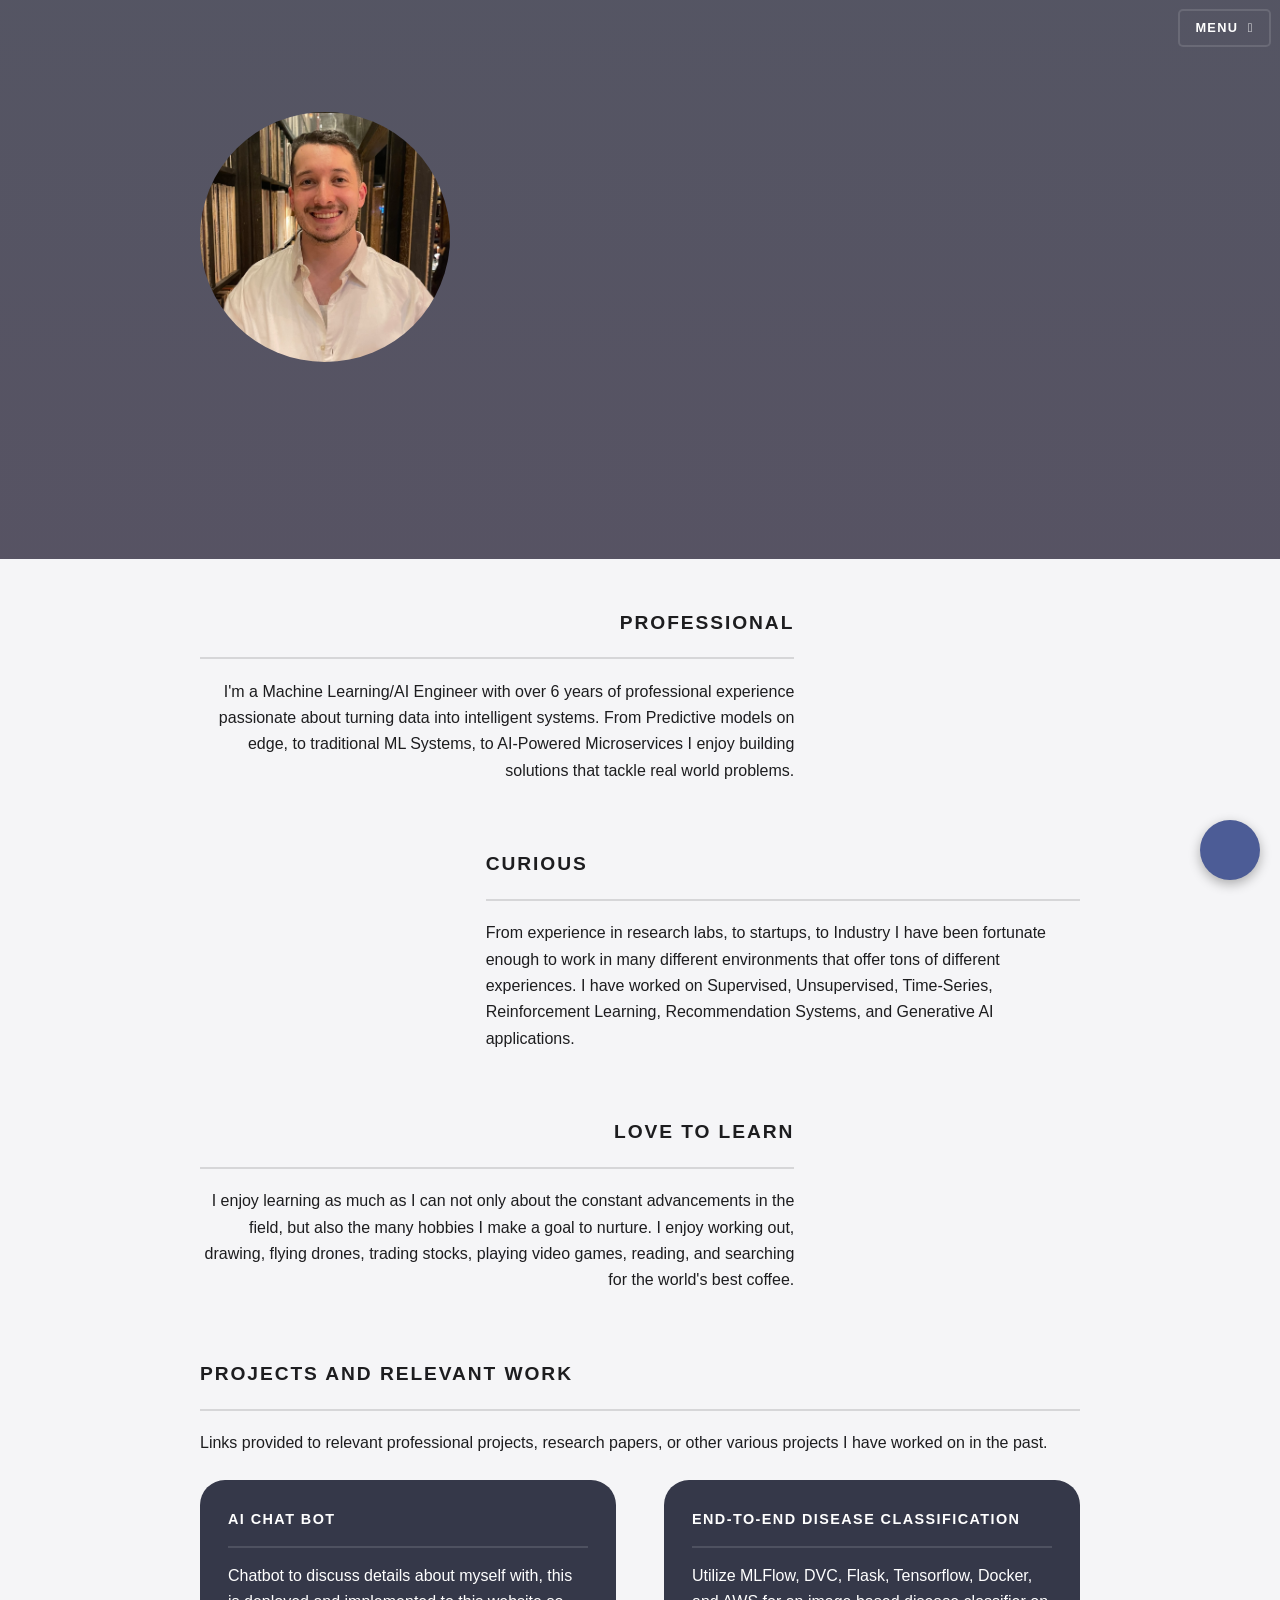
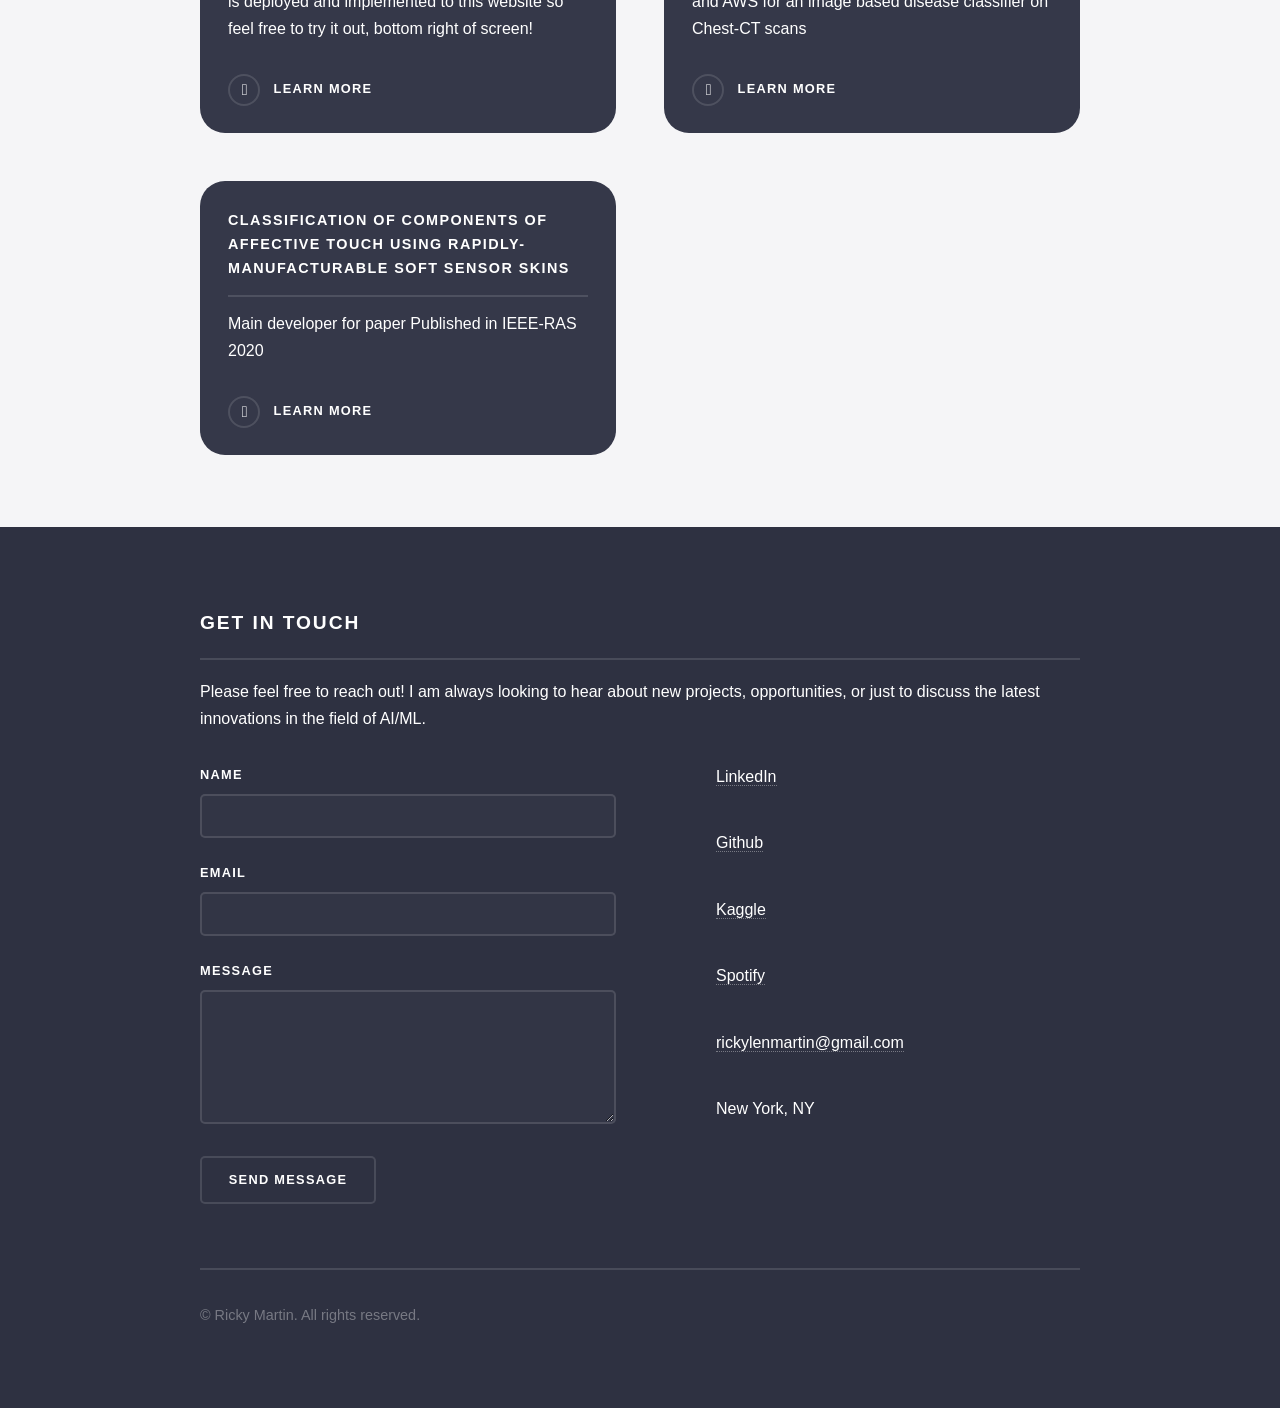
==== commit 050cb63f: "Addressed Security concerns" ====
--- a/index.html
+++ b/index.html
@@ -12,6 +12,8 @@
 		<meta charset="utf-8" >
 		<link rel="icon" type="image/x-icon" size="32x32" href="/images/dolphin.png">
 		<meta name="viewport" content="width=device-width, initial-scale=1, user-scalable=no" >
+		<meta http-equiv="Content-Security-Policy" content="default-src 'self'; script-src 'self'; style-src 'self' 'unsafe-inline' https://fonts.googleapis.com; font-src 'self' https://fonts.gstatic.com data:; img-src 'self' data:; connect-src 'self' https://*.execute-api.us-east-1.amazonaws.com https://api.web3forms.com; frame-src 'none'; object-src 'none'; base-uri 'self'; form-action https://api.web3forms.com;">
+		<meta name="referrer" content="strict-origin-when-cross-origin">
 		<link rel="stylesheet" href="assets/css/main.css" />
 		<noscript><link rel="stylesheet" href="assets/css/noscript.css" /></noscript>
 		<title>Ricky Martin</title>
@@ -179,7 +181,7 @@
 							<p>Please feel free to reach out! I am always looking to hear about new projects, opportunities, or just to discuss the latest innovations in the field of AI/ML.</p>
 							<form action="https://api.web3forms.com/submit" method="POST" >
 								<div class="fields">
-									<input type="hidden" name="access_key" value="ca3bcb6c-5284-4f18-971c-ee541cc36de8">
+									<input type="hidden" name="access_key" value="__WEB3FORMS_KEY__">
 									<div class="field">
 										<label for="name">Name</label>
 										<input type="text" name="name" id="name" />
@@ -238,6 +240,7 @@
 			<script src="assets/js/breakpoints.min.js"></script>
 			<script src="assets/js/util.js"></script>
 			<script src="assets/js/main.js"></script>
+			<script src="assets/js/chatbot.config.js"></script>
 			<script src="assets/js/chatbot.js"></script>
 
 
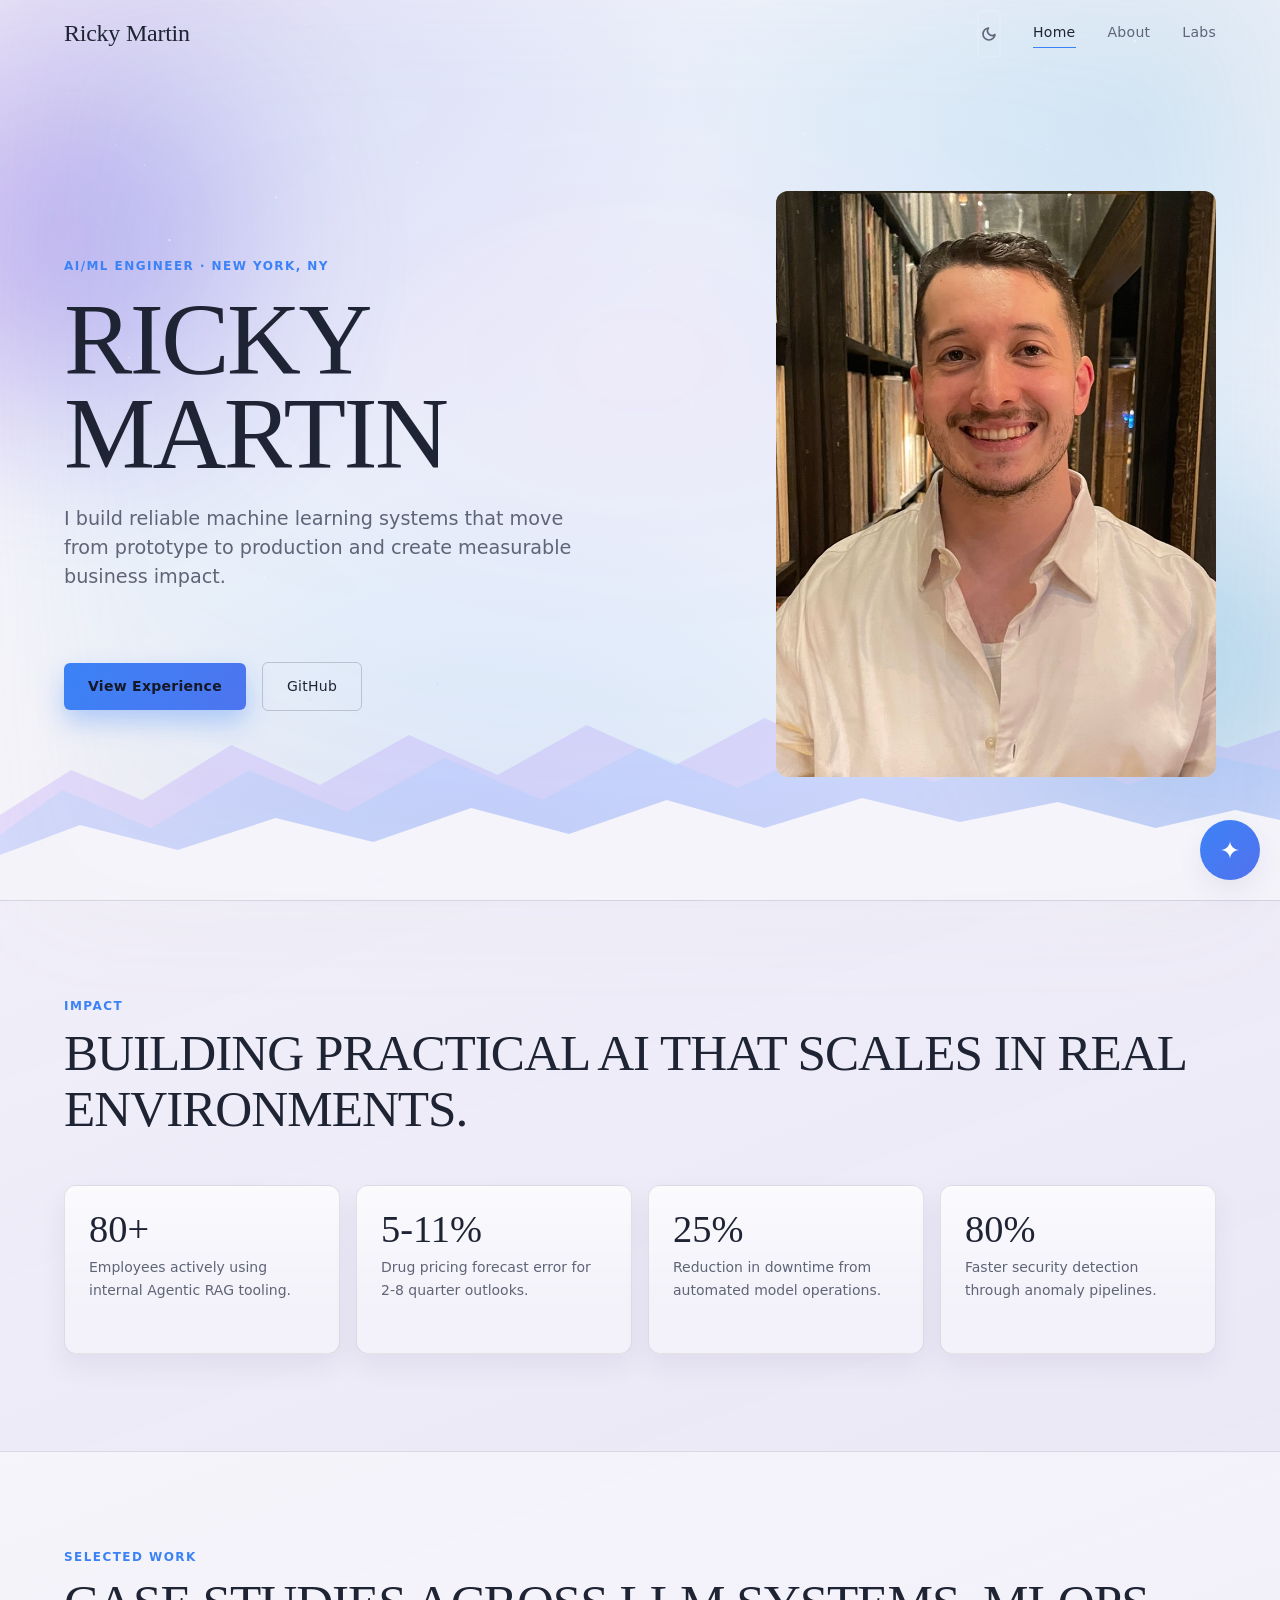
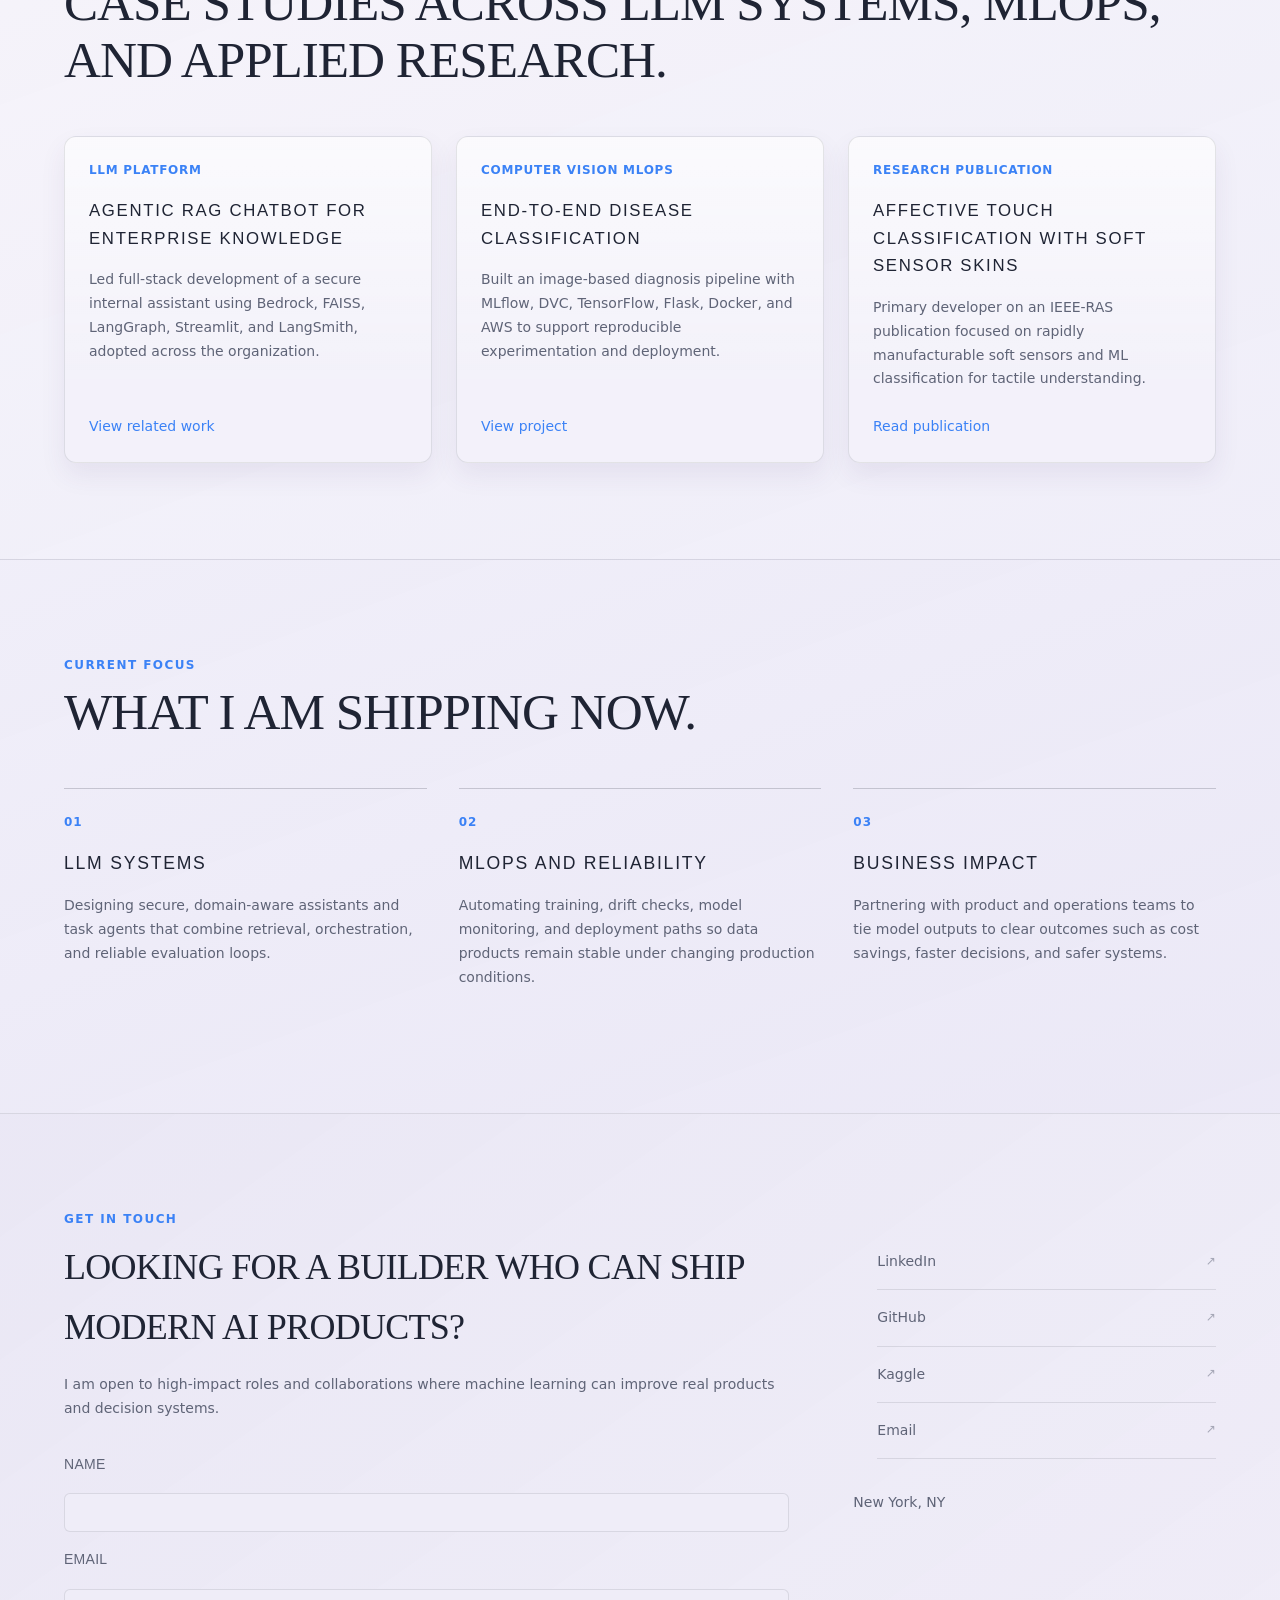
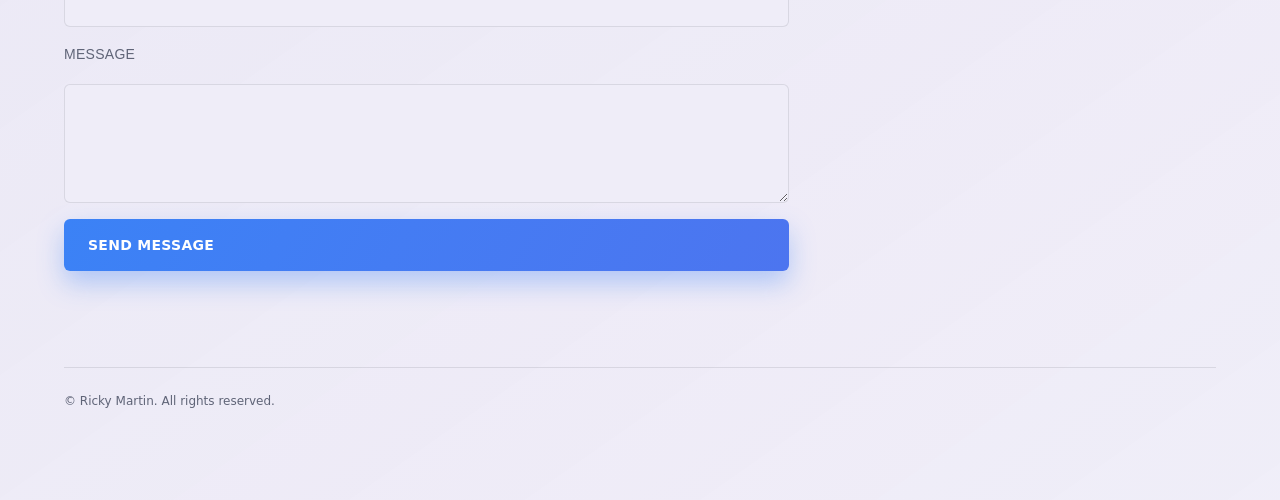
==== commit 8e05717b: "big changes" ====
--- a/index.html
+++ b/index.html
@@ -1,270 +1,223 @@
-<!DOCTYPE HTML>
-
-<!--
-	Solid State by HTML5 UP
-	html5up.net | @ajlkn
-	Free for personal and commercial use under the CCA 3.0 license (html5up.net/license)
-
-	Edited by Ricky Martin
--->
-<html>
-	<head>
-		<meta charset="utf-8" >
-		<link rel="icon" type="image/x-icon" size="32x32" href="/images/dolphin.png">
-		<meta name="viewport" content="width=device-width, initial-scale=1, user-scalable=no" >
-		<meta http-equiv="Content-Security-Policy" content="default-src 'self'; script-src 'self'; style-src 'self' 'unsafe-inline' https://fonts.googleapis.com; font-src 'self' https://fonts.gstatic.com data:; img-src 'self' data:; connect-src 'self' https://*.execute-api.us-east-1.amazonaws.com https://api.web3forms.com; frame-src 'none'; object-src 'none'; base-uri 'self'; form-action https://api.web3forms.com;">
-		<meta name="referrer" content="strict-origin-when-cross-origin">
-		<link rel="stylesheet" href="assets/css/main.css" />
-		<noscript><link rel="stylesheet" href="assets/css/noscript.css" /></noscript>
-		<title>Ricky Martin</title>
-	</head>
-
-	<body class="is-preload">
-
-		<!-- Page Wrapper -->
-			<div id="page-wrapper">
-
-				<!-- Header -->
-					<header id="header" class="alt">
-						<h1><a href="index.html">Ricky Martin</a></h1>
-						<nav>
-							<a href="#menu">Menu</a>
-						</nav>
-					</header>
-
-				<!-- Menu -->
-					<nav id="menu">
-						<div class="inner">
-							<h2>Menu</h2>
-							<ul class="links">
-								<li><a href="index.html">Home</a></li>
-								<li><a href="about.html">Resume</a></li>
-								<!--
-								<li><a href="elements.html">Elements</a></li>
-								-->
-							</ul>
-							<a href="#" class="close">Close</a>
-						</div>
-					</nav>
-
-				<!-- Banner -->
-					<section id="banner">
-						<div class="inner">
-							<a href="#" class="image"><img src="images/IMG_5181.jpg" alt="" /></a>
-							<h2>Hello My Name is Ricky Martin</h2>
-							<p>Data Scientist Specializing in Ai/ML</a></p>
-						</div>
-					</section>
-
-				<!-- Wrapper -->
-					<section id="wrapper">
-
-						<!-- One -->
-							<section id="one" class="wrapper spotlight style1">
-								<div class="inner">
-									<a href="#" class="image"><img src="images/pic01.jpg" alt="" /></a>
-									<div class="content">
-										<h2 class="antimajor">Professional</h2>
-										<ap>I'm a Machine Learning/AI Engineer with over 6 years of professional experience passionate about turning data into intelligent systems. From Predictive models on edge, to traditional ML Systems, to AI-Powered Microservices I enjoy building solutions that tackle real world problems.</ap>
-										<!--<a href="#" class="one">Learn more</a>-->
-									</div>
-								</div>
-							</section>
-						
-						<!-- Two-->
-							<section id="two" class="wrapper alt spotlight style2">
-								<div class="inner">
-									<a href="#" class="image"><img src="images/pic02.jpg" alt="" /></a>
-									<div class="content">
-										<h2 class="antimajor">Curious</h2>
-										<ap>From experience in research labs, to startups, to Industry I have been fortunate enough to work in many different environments that offer tons of different experiences. I have worked on Supervised, Unsupervised, Time-Series, Reinforcement Learning, Recommendation Systems, and Generative AI applications.</ap>
-										<!--<a href="#" class="one">Learn more</a>-->
-									</div>
-								</div>
-							</section>
-						 
-						<!-- Three -->
-							<section id="three" class="wrapper spotlight style1">
-								<div class="inner">
-									<a href="#" class="image"><img src="images/pic03.jpg" alt="" /></a>
-									<div class="content">
-										<h2 class="antimajor">Love to Learn</h2>
-										<ap>I enjoy learning as much as I can not only about the constant advancements in the field, but also the many hobbies I make a goal to nurture. I enjoy working out, drawing, flying drones, trading stocks, playing video games, reading, and searching for the world's best coffee.</ap>
-										<!--<a href="#" class="one">Learn more</a>-->
-									</div>
-								</div>
-							</section>
-						<!-- ZERO 
-
-							<section id="zero" class="wrapper alt style1">
-							<div class="inner">
-								<h2 class="antimajor">Vitae phasellus</h2>
-								<ap>Cras mattis ante fermentum, malesuada neque vitae, eleifend erat. Phasellus non pulvinar erat. 
-									Fusce tincidunt, nisl eget mattis egestas, purus ipsum consequat orci, sit amet lobortis lorem lacus in tellus. 
-									Sed ac elementum arcu. Quisque placerat auctor laoreet.</ap>
-								<p></p>
-
-								<h3 class="antimajor">Vitae phasellus</h2>
-								<ap>Cras mattis ante fermentum, malesuada neque vitae, eleifend erat. Phasellus non pulvinar erat. 
-									Fusce tincidunt, nisl eget mattis egestas, purus ipsum consequat orci, sit amet lobortis lorem lacus in tellus. 
-									Sed ac elementum arcu. Quisque placerat auctor laoreet.</ap>
-								<p></p>
-
-								<h3 class="antimajor">Vitae phasellus</h2>
-								<ap>Cras mattis ante fermentum, malesuada neque vitae, eleifend erat. Phasellus non pulvinar erat. 
-									Fusce tincidunt, nisl eget mattis egestas, purus ipsum consequat orci, sit amet lobortis lorem lacus in tellus. 
-									Sed ac elementum arcu. Quisque placerat auctor laoreet.</ap>
-								<p></p>
-								
-								<h3 class="antimajor">Vitae phasellus</h2>
-								<ap>Cras mattis ante fermentum, malesuada neque vitae, eleifend erat. Phasellus non pulvinar erat. 
-									Fusce tincidunt, nisl eget mattis egestas, purus ipsum consequat orci, sit amet lobortis lorem lacus in tellus. 
-									Sed ac elementum arcu. Quisque placerat auctor laoreet.</ap>
-								<p></p>
-						-->
-
-						
-						
-						<!-- Four -->
-							<section id="four" class="wrapper alt style1">
-								<div class="inner">
-									<h2 class="antimajor">Projects and Relevant Work</h2>
-									<ap>Links provided to relevant professional projects, research papers, or other various projects I have worked on in the past.</ap>
-									<section class="features">
-										<article>
-											<a href="#" class="image"><img src="images/pic04.jpg" alt="" /></a>
-											<h3 class="major">AI Chat bot</h3>
-											<p>Chatbot to discuss details about myself with, this is deployed and implemented to this website so feel free to try it out, bottom right of screen!</p>
-											<a target="_blank" rel="noopener noreferrer" href="https://github.com/RickyMartin-dev/Website_AI_Chatbot" class="special">Learn more</a>
-										</article>
-										<article>
-											<a href="#" class="image"><img src="images/pic05.jpg" alt="" /></a>
-											<h3 class="major">End-to-End Disease Classification</h3>
-											<p>Utilize MLFlow, DVC, Flask, Tensorflow, Docker, and AWS for an image based disease classifier on Chest-CT scans</p>
-											<a target="_blank" rel="noopener noreferrer" href="https://github.com/RickyMartin-dev/End-to-End-CancerClassification" class="special">Learn more</a>
-										</article>
-										<article>
-											<a href="#" class="image"><img src="images/pic05.jpg" alt="" /></a>
-											<h3 class="major">Classification of components of affective touch using rapidly-manufacturable soft sensor skins</h3>
-											<p>Main developer for paper Published in IEEE-RAS 2020</p>
-											<a target="_blank" rel="noopener noreferrer" href="https://ieeexplore.ieee.org/document/9116023" class="special">Learn more</a>
-										</article>
-										<!--
-										<article>
-											<a href="#" class="image"><img src="images/pic06.jpg" alt="" /></a>
-											<h3 class="major">Ante fermentum</h3>
-											<p>Lorem ipsum dolor sit amet, consectetur adipiscing vehicula id nulla dignissim dapibus ultrices.</p>
-											<a href="#" class="special">Learn more</a>
-										</article>
-										<article>
-											<a href="#" class="image"><img src="images/pic07.jpg" alt="" /></a>
-											<h3 class="major">Fusce consequat</h3>
-											<p>Lorem ipsum dolor sit amet, consectetur adipiscing vehicula id nulla dignissim dapibus ultrices.</p>
-											<a href="#" class="special">Learn more</a>
-										</article>
-										-->
-									</section>
-									<!--
-									<ul class="actions">
-										<li><a href="#" class="button">Browse All</a></li>
-									</ul>
-									-->
-								</div>
-							</section>
-
-					</section>
-
-				<!-- Footer -->
-					<section id="footer">
-						<div class="inner">
-							<h2 class="major">Get in touch</h2> <!-- changed contact from major, idk what this will do -->
-							<p>Please feel free to reach out! I am always looking to hear about new projects, opportunities, or just to discuss the latest innovations in the field of AI/ML.</p>
-							<form action="https://api.web3forms.com/submit" method="POST" >
-								<div class="fields">
-									<input type="hidden" name="access_key" value="__WEB3FORMS_KEY__">
-									<div class="field">
-										<label for="name">Name</label>
-										<input type="text" name="name" id="name" />
-									</div>
-									<div class="field">
-										<label for="email">Email</label>
-										<input type="email" name="email" id="email" />
-									</div>
-									<div class="field">
-										<label for="message">Message</label>
-										<textarea name="message" id="message" rows="4"></textarea>
-									</div>
-								</div>
-								<ul class="actions">
-									<li><input type="submit" value="Send Message" /></li>
-								</ul>
-							</form>
-							<ul class="contact">
-								<li class="icon brands fa-linkedin"><a href="https://www.linkedin.com/in/rickylm/">LinkedIn</a></li>
-								<li class="icon brands fa-github"><a href="https://github.com/RickyMartin-dev">Github</a></li>
-								<li class="icon brands fa-kaggle"><a href="https://www.kaggle.com/rickymartindev">Kaggle</a></li>
-								<li class="icon brands fa-spotify"><a href="https://open.spotify.com/artist/7slfeZO9LsJbWgpkIoXBUJ">Spotify</a></li>
-								<!--
-								<li class="icon solid fa-phone">(000) 000-0000</li>
-								-->
-								<li class="icon solid fa-envelope"><a href="#">rickylenmartin@gmail.com</a></li>
-								<!--
-								<li class="icon brands fa-twitter"><a href="#">twitter.com/untitled-tld</a></li>
-								-->
-								<!--
-								<li class="icon brands fa-facebook-f"><a href="#">facebook.com/untitled-tld</a></li>
-								-->
-								<!--
-								<li class="icon brands fa-instagram"><a href="#">instagram.com/untitled-tld</a></li>
-								-->
-								<li class="icon solid fa-home">
-									<!--
-									Untitled Inc<br />
-									1234 Somewhere Road Suite #2894<br />
-									-->
-									New York, NY
-								</li>
-							</ul>
-							<ul class="copyright">
-								<li>&copy; Ricky Martin. All rights reserved.</li><!--<li>Design: <a href="http://html5up.net">HTML5 UP</a></li>-->
-							</ul>
-						</div>
-					</section>
-
-			</div>
-
-		<!-- Scripts -->
-			<script src="assets/js/jquery.min.js"></script>
-			<script src="assets/js/jquery.scrollex.min.js"></script>
-			<script src="assets/js/browser.min.js"></script>
-			<script src="assets/js/breakpoints.min.js"></script>
-			<script src="assets/js/util.js"></script>
-			<script src="assets/js/main.js"></script>
-			<script src="assets/js/chatbot.config.js"></script>
-			<script src="assets/js/chatbot.js"></script>
-
-
-		<!-- Chatbot Widget -->
-		<div id="chatbot-widget">
-			<div id="chatbot-button">
-				<i class="fas fa-comments"></i>
-			</div>
-			<div id="chatbot-container">
-				<div id="chatbot-header">
-					<h3>Chat with me</h3>
-					<button id="chatbot-close">&times;</button>
-				</div>
-				<div id="chatbot-messages">
-					<div class="chatbot-message bot-message">
-						<p>Hi! I'm Ricky's AI assistant. How can I help you today? (Please keep in mind chatbot may experience a cold start)</p>
-					</div>
-				</div>
-				<div id="chatbot-input-container">
-					<input type="text" id="chatbot-input" placeholder="Type your message..." />
-					<button id="chatbot-send"><i class="fas fa-paper-plane"></i></button>
-				</div>
-			</div>
-		</div>
-
-	</body>
-</html>+<!DOCTYPE HTML>
+<html lang="en">
+	<head>
+		<meta charset="utf-8">
+		<meta name="viewport" content="width=device-width, initial-scale=1, user-scalable=no">
+		<meta http-equiv="Content-Security-Policy" content="default-src 'self'; script-src 'self'; style-src 'self' 'unsafe-inline' https://fonts.googleapis.com; font-src 'self' https://fonts.gstatic.com data:; img-src 'self' data:; connect-src 'self' https://*.execute-api.us-east-1.amazonaws.com https://api.web3forms.com; frame-src 'none'; object-src 'none'; base-uri 'self'; form-action https://api.web3forms.com;">
+		<meta name="referrer" content="strict-origin-when-cross-origin">
+		<meta name="description" content="Ricky Martin — AI/ML Engineer with 6+ years building production intelligent systems. Based in New York, NY.">
+		<link rel="icon" type="image/x-icon" href="/images/dolphin.png">
+		<link rel="preconnect" href="https://fonts.googleapis.com">
+		<link rel="preconnect" href="https://fonts.gstatic.com" crossorigin>
+		<link href="https://fonts.googleapis.com/css2?family=Instrument+Serif:ital@0;1&family=Inter:wght@300;400;500;600&display=swap" rel="stylesheet">
+		<link rel="stylesheet" href="assets/css/main.css">
+		<link rel="stylesheet" href="assets/css/design.css">
+		<script src="assets/js/site.js"></script>
+		<title>Ricky Martin — AI/ML Engineer</title>
+	</head>
+
+	<body>
+
+		<!-- Scroll Progress -->
+		<div id="scroll-progress"></div>
+
+		<!-- Navigation -->
+		<header id="nav">
+			<div class="nav__inner">
+				<a class="nav__logo" href="index.html">Ricky Martin</a>
+				<button id="theme-toggle" class="theme-toggle" type="button" aria-label="Toggle theme" aria-pressed="false">Theme</button>
+				<nav class="nav__links" aria-label="Main navigation">
+					<a href="index.html" aria-current="page">Home</a>
+					<a href="about.html">About</a>
+					<a href="elements.html">Labs</a>
+				</nav>
+				<button id="nav-hamburger" aria-label="Toggle menu" aria-expanded="false">
+					<span></span>
+					<span></span>
+					<span></span>
+				</button>
+			</div>
+			<div id="nav-overlay" aria-hidden="true">
+				<nav>
+					<a href="index.html">Home</a>
+					<a href="about.html">About</a>
+					<a href="elements.html">Labs</a>
+				</nav>
+			</div>
+		</header>
+
+		<main>
+			<section class="hero">
+				<div class="hero__text">
+					<p class="hero__eyebrow">AI/ML Engineer · New York, NY</p>
+					<h1 class="hero__name">Ricky Martin</h1>
+					<p class="hero__tagline">I build reliable machine learning systems that move from prototype to production and create measurable business impact.</p>
+					<div class="hero__cta">
+						<a class="btn-primary" href="about.html">View Experience</a>
+						<a class="btn-outline" href="https://github.com/RickyMartin-dev" target="_blank" rel="noopener noreferrer">GitHub</a>
+					</div>
+				</div>
+				<div class="hero__photo">
+					<img src="images/IMG_5181.jpg" alt="Ricky Martin — AI/ML Engineer">
+				</div>
+				<div class="hero__mountains" aria-hidden="true">
+					<svg class="mountains-layer mountains-layer--back" viewBox="0 0 1440 230" preserveAspectRatio="none" xmlns="http://www.w3.org/2000/svg">
+						<path d="M0,230 L0,145 L80,100 L160,130 L260,75 L360,115 L460,65 L560,105 L660,55 L760,95 L860,48 L960,88 L1060,42 L1160,82 L1280,52 L1380,78 L1440,60 L1440,230 Z"/>
+					</svg>
+					<svg class="mountains-layer mountains-layer--mid" viewBox="0 0 1440 230" preserveAspectRatio="none" xmlns="http://www.w3.org/2000/svg">
+						<path d="M0,230 L0,165 L70,120 L170,158 L280,100 L390,142 L500,88 L610,130 L720,78 L830,118 L940,72 L1050,112 L1160,80 L1270,115 L1360,85 L1440,100 L1440,230 Z"/>
+					</svg>
+					<svg class="mountains-layer mountains-layer--front" viewBox="0 0 1440 230" preserveAspectRatio="none" xmlns="http://www.w3.org/2000/svg">
+						<path d="M0,230 L0,185 L90,155 L200,180 L310,148 L420,172 L530,138 L640,164 L750,130 L860,158 L970,128 L1080,152 L1190,132 L1300,158 L1390,140 L1440,150 L1440,230 Z"/>
+					</svg>
+				</div>
+			</section>
+
+			<section class="section">
+				<div class="container">
+					<p class="section__label reveal">Impact</p>
+					<h2 class="section__title reveal">Building practical AI that scales in real environments.</h2>
+					<div class="kpi-grid">
+						<article class="kpi-card reveal">
+							<span class="kpi-card__value">80+</span>
+							<p class="kpi-card__label">Employees actively using internal Agentic RAG tooling.</p>
+						</article>
+						<article class="kpi-card reveal">
+							<span class="kpi-card__value">5-11%</span>
+							<p class="kpi-card__label">Drug pricing forecast error for 2-8 quarter outlooks.</p>
+						</article>
+						<article class="kpi-card reveal">
+							<span class="kpi-card__value">25%</span>
+							<p class="kpi-card__label">Reduction in downtime from automated model operations.</p>
+						</article>
+						<article class="kpi-card reveal">
+							<span class="kpi-card__value">80%</span>
+							<p class="kpi-card__label">Faster security detection through anomaly pipelines.</p>
+						</article>
+					</div>
+				</div>
+			</section>
+
+			<section class="section">
+				<div class="container">
+					<p class="section__label reveal">Selected Work</p>
+					<h2 class="section__title reveal">Case studies across LLM systems, MLOps, and applied research.</h2>
+					<div class="projects-grid">
+						<article class="project-card reveal">
+							<span class="project-card__tag">LLM Platform</span>
+							<h3 class="project-card__title">Agentic RAG Chatbot for Enterprise Knowledge</h3>
+							<p class="project-card__desc">Led full-stack development of a secure internal assistant using Bedrock, FAISS, LangGraph, Streamlit, and LangSmith, adopted across the organization.</p>
+							<a target="_blank" rel="noopener noreferrer" href="https://github.com/RickyMartin-dev/Website_AI_Chatbot" class="project-card__link">View related work</a>
+						</article>
+						<article class="project-card reveal">
+							<span class="project-card__tag">Computer Vision MLOps</span>
+							<h3 class="project-card__title">End-to-End Disease Classification</h3>
+							<p class="project-card__desc">Built an image-based diagnosis pipeline with MLflow, DVC, TensorFlow, Flask, Docker, and AWS to support reproducible experimentation and deployment.</p>
+							<a target="_blank" rel="noopener noreferrer" href="https://github.com/RickyMartin-dev/End-to-End-CancerClassification" class="project-card__link">View project</a>
+						</article>
+						<article class="project-card reveal">
+							<span class="project-card__tag">Research Publication</span>
+							<h3 class="project-card__title">Affective Touch Classification with Soft Sensor Skins</h3>
+							<p class="project-card__desc">Primary developer on an IEEE-RAS publication focused on rapidly manufacturable soft sensors and ML classification for tactile understanding.</p>
+							<a target="_blank" rel="noopener noreferrer" href="https://ieeexplore.ieee.org/document/9116023" class="project-card__link">Read publication</a>
+						</article>
+					</div>
+				</div>
+			</section>
+
+			<section class="section">
+				<div class="container">
+					<p class="section__label reveal">Current Focus</p>
+					<h2 class="section__title reveal">What I am shipping now.</h2>
+					<div class="traits">
+						<article class="trait reveal">
+							<span class="trait__num">01</span>
+							<h3 class="trait__name">LLM Systems</h3>
+							<p class="trait__body">Designing secure, domain-aware assistants and task agents that combine retrieval, orchestration, and reliable evaluation loops.</p>
+						</article>
+						<article class="trait reveal">
+							<span class="trait__num">02</span>
+							<h3 class="trait__name">MLOps and Reliability</h3>
+							<p class="trait__body">Automating training, drift checks, model monitoring, and deployment paths so data products remain stable under changing production conditions.</p>
+						</article>
+						<article class="trait reveal">
+							<span class="trait__num">03</span>
+							<h3 class="trait__name">Business Impact</h3>
+							<p class="trait__body">Partnering with product and operations teams to tie model outputs to clear outcomes such as cost savings, faster decisions, and safer systems.</p>
+						</article>
+					</div>
+				</div>
+			</section>
+		</main>
+
+		<footer class="site-footer">
+			<div class="container">
+				<div class="footer__grid">
+					<div>
+						<p class="section__label">Get in touch</p>
+						<h2 class="footer__heading">Looking for a builder who can ship modern AI products?</h2>
+						<p class="footer__subtext">I am open to high-impact roles and collaborations where machine learning can improve real products and decision systems.</p>
+						<form class="contact-form" action="https://api.web3forms.com/submit" method="POST">
+							<input type="hidden" name="access_key" value="__WEB3FORMS_KEY__">
+							<div class="form-field">
+								<label for="name">Name</label>
+								<input type="text" name="name" id="name">
+							</div>
+							<div class="form-field">
+								<label for="email">Email</label>
+								<input type="email" name="email" id="email">
+							</div>
+							<div class="form-field">
+								<label for="message">Message</label>
+								<textarea name="message" id="message" rows="4"></textarea>
+							</div>
+							<button class="btn-primary" type="submit">Send Message</button>
+						</form>
+					</div>
+					<div>
+						<ul class="social-links">
+							<li><a href="https://www.linkedin.com/in/rickylm/" target="_blank" rel="noopener noreferrer"><span>LinkedIn</span><span class="link-arrow">↗</span></a></li>
+							<li><a href="https://github.com/RickyMartin-dev" target="_blank" rel="noopener noreferrer"><span>GitHub</span><span class="link-arrow">↗</span></a></li>
+							<li><a href="https://www.kaggle.com/rickymartindev" target="_blank" rel="noopener noreferrer"><span>Kaggle</span><span class="link-arrow">↗</span></a></li>
+							<li><a href="mailto:rickylenmartin@gmail.com"><span>Email</span><span class="link-arrow">↗</span></a></li>
+						</ul>
+						<p class="footer__location">New York, NY</p>
+					</div>
+				</div>
+				<p class="footer__copy">&copy; Ricky Martin. All rights reserved.</p>
+			</div>
+		</footer>
+
+		<!-- Scripts -->
+			<script src="assets/js/jquery.min.js"></script>
+			<script src="assets/js/jquery.scrollex.min.js"></script>
+			<script src="assets/js/browser.min.js"></script>
+			<script src="assets/js/breakpoints.min.js"></script>
+			<script src="assets/js/util.js"></script>
+			<script src="assets/js/chatbot.config.js"></script>
+			<script src="assets/js/chatbot.js"></script>
+
+		<!-- Chatbot Widget -->
+		<div id="chatbot-widget">
+			<div id="chatbot-button">
+				<svg xmlns="http://www.w3.org/2000/svg" viewBox="0 0 24 24" width="22" height="22" fill="currentColor" aria-hidden="true"><path d="M12 2C12 7.5 7.5 12 2 12C7.5 12 12 16.5 12 22C12 16.5 16.5 12 22 12C16.5 12 12 7.5 12 2Z"/></svg>
+			</div>
+			<div id="chatbot-container">
+				<div id="chatbot-header">
+					<h3>Chat with me</h3>
+					<button id="chatbot-close">&times;</button>
+				</div>
+				<div id="chatbot-messages">
+					<div class="chatbot-message bot-message">
+						<p>Hi! I'm Ricky's AI assistant. How can I help you today? (Please keep in mind chatbot may experience a cold start)</p>
+					</div>
+				</div>
+				<div id="chatbot-input-container">
+					<input type="text" id="chatbot-input" placeholder="Type your message...">
+					<button id="chatbot-send"><i class="fas fa-paper-plane"></i></button>
+				</div>
+			</div>
+		</div>
+
+	</body>
+</html>
--- a/assets/css/main.css
+++ b/assets/css/main.css
@@ -4806,23 +4806,27 @@
 #chatbot-button {
     width: 60px;
     height: 60px;
-    background-color: #4c5c96; /*BUTTON COLLOR*/
+    background: linear-gradient(135deg, var(--c-accent), color-mix(in srgb, var(--c-accent-2) 35%, var(--c-accent)));
     border-radius: 50%;
     display: flex;
     align-items: center;
     justify-content: center;
     cursor: pointer;
-    box-shadow: 0 4px 12px rgba(0, 0, 0, 0.3);
-    transition: all 0.3s ease;
+    box-shadow: var(--shadow-soft);
+    transition: transform var(--ease), filter var(--ease), box-shadow var(--ease);
 }
 
 #chatbot-button:hover {
-    background-color: #53639e;
+    filter: brightness(0.9);
     transform: scale(1.05);
+    box-shadow: var(--shadow-strong);
 }
 
-#chatbot-button i {
-    font-size: 24px;
+#chatbot-button svg {
+    color: #151826;
+}
+
+html[data-theme="light"] #chatbot-button svg {
     color: #ffffff;
 }
 
@@ -4832,63 +4836,64 @@
     right: 0;
     width: 400px;
     height: 500px;
-    background-color: #353849;
-    border-radius: 15px;
-    box-shadow: 0 5px 20px rgba(0, 0, 0, 0.3);
+    background-color: var(--c-bg-2);
+    border-radius: var(--radius-lg);
+    box-shadow: var(--shadow-strong);
     display: none;
     flex-direction: column;
     overflow: hidden;
-    border: 2px solid rgba(255, 255, 255, 0.125);
+    border: 1px solid var(--c-border-2);
 }
 
 #chatbot-header {
-    background-color: #4c5c96;
-    padding: 15px 20px;
+    background-color: var(--c-bg-3);
+    padding: 14px 18px;
     display: flex;
     justify-content: space-between;
     align-items: center;
-    border-bottom: 2px solid rgba(255, 255, 255, 0.125);
+    border-bottom: 1px solid var(--c-border);
+    background-image: var(--surface-sheen);
 }
 
 #chatbot-header h3 {
     margin: 0;
-    font-size: 1.1em;
-    color: #ffffff;
-    font-family: Raleway, Helvetica, sans-serif;
-    font-weight: 700;
-    letter-spacing: 0.1em;
+    font-size: var(--t-sm);
+    color: var(--c-text);
+    font-family: var(--f-body);
+    font-weight: 600;
+    letter-spacing: 0.06em;
     text-transform: uppercase;
 }
 
 #chatbot-close {
     background: none;
     border: none;
-    color: #ffffff;
-    font-size: 24px;
+    color: var(--c-text-2);
+    font-size: 22px;
     cursor: pointer;
-    opacity: 0.8;
-    transition: opacity 0.2s ease;
+    transition: color var(--ease);
     padding: 0;
-    width: 30px;
-    height: 30px;
+    width: 28px;
+    height: 28px;
     display: flex;
     align-items: center;
     justify-content: center;
+    line-height: 1;
 }
 
 #chatbot-close:hover {
-    opacity: 1;
+    color: var(--c-text);
 }
 
 #chatbot-messages {
     flex: 1;
     overflow-y: auto;
-    padding: 20px;
-    background-color: #2e3141; /*COLOR OF BACKGROUND CHAT #2e3141*/
+    padding: 18px;
+    background-color: var(--c-bg);
 }
 
 .chatbot-message {
-    margin-bottom: 15px;
+    margin-bottom: 12px;
     animation: fadeInUp 0.3s ease;
 }
 
@@ -4898,41 +4903,47 @@
 
 .user-message p {
     display: inline-block;
-    background-color: #4c5c96;
-    color: #ffffff;
-    padding: 10px 15px;
-    border-radius: 15px 15px 5px 15px;
+    background: linear-gradient(120deg, var(--c-accent), color-mix(in srgb, var(--c-accent-2) 28%, var(--c-accent)));
+    color: #151826;
+    padding: 10px 14px;
+    border-radius: 14px 14px 4px 14px;
     max-width: 80%;
     word-wrap: break-word;
     margin: 0;
-    font-size: 0.9em;
+    font-size: var(--t-sm);
+    font-family: var(--f-body);
+    line-height: 1.5;
 }
 
 .bot-message p {
     display: inline-block;
-    background-color: #45558d;
-    color: #ffffff;
-    padding: 10px 15px;
-    border-radius: 15px 15px 15px 5px;
+    background-color: var(--c-bg-3);
+    color: var(--c-text);
+    border: 1px solid var(--c-border);
+    padding: 10px 14px;
+    border-radius: 14px 14px 14px 4px;
     max-width: 80%;
     word-wrap: break-word;
     margin: 0;
-    font-size: 0.9em;
+    font-size: var(--t-sm);
+    font-family: var(--f-body);
+    line-height: 1.5;
 }
 
 .typing-indicator {
     display: inline-block;
-    background-color: #45558d;
-    padding: 10px 15px;
-    border-radius: 15px 15px 15px 5px;
+    background-color: var(--c-bg-3);
+    border: 1px solid var(--c-border);
+    padding: 10px 14px;
+    border-radius: 14px 14px 14px 4px;
 }
 
 .typing-indicator span {
     display: inline-block;
-    width: 8px;
-    height: 8px;
+    width: 7px;
+    height: 7px;
     border-radius: 50%;
-    background-color: rgba(255, 255, 255, 0.5);
+    background-color: var(--c-text-2);
     margin: 0 2px;
     animation: typing 1.4s infinite;
 }
@@ -4947,12 +4958,12 @@
 
 @keyframes typing {
     0%, 60%, 100% {
-        opacity: 0.5;
+        opacity: 0.4;
         transform: translateY(0);
     }
     30% {
         opacity: 1;
-        transform: translateY(-10px);
+        transform: translateY(-6px);
     }
 }
 
@@ -4969,52 +4980,55 @@
 
 #chatbot-input-container {
     display: flex;
-    padding: 15px;
-    background-color: #353849;
-    border-top: 2px solid rgba(255, 255, 255, 0.125);
+    padding: 12px 14px;
+    background-color: var(--c-bg-2);
+    border-top: 1px solid var(--c-border);
+    gap: 8px;
 }
 
 #chatbot-input {
     flex: 1;
-    background-color: rgba(255, 255, 255, 0.025);
-    border: 2px solid rgba(255, 255, 255, 0.125);
-    border-radius: 25px;
-    padding: 10px 15px;
-    color: #ffffff;
-    font-size: 0.9em;
+    background-color: var(--c-bg);
+    border: 1px solid var(--c-border);
+    border-radius: var(--radius);
+    padding: 10px 14px;
+    color: var(--c-text);
+    font-family: var(--f-body);
+    font-size: var(--t-sm);
     outline: none;
-    transition: border-color 0.2s ease;
+    transition: border-color var(--ease);
 }
 
 #chatbot-input:focus {
-    border-color: #4c5c96;
+    border-color: var(--c-accent);
 }
 
 #chatbot-input::placeholder {
-    color: rgba(255, 255, 255, 0.35);
+    color: var(--c-text-2);
 }
 
 #chatbot-send {
-    background-color: #4c5c96; /*4c5c96*/
+    background: linear-gradient(120deg, var(--c-accent), color-mix(in srgb, var(--c-accent-2) 28%, var(--c-accent)));
     border: none;
-    border-radius: 25px;
+    border-radius: var(--radius);
     width: 40px;
-    height: 50px;
-    margin-left: 10px;
+    height: 40px;
     cursor: pointer;
     display: flex;
     align-items: center;
     justify-content: center;
-    transition: background-color 0.2s ease;
+    flex-shrink: 0;
+    transition: filter var(--ease);
+    align-self: flex-end;
 }
 
 #chatbot-send:hover {
-    background-color: #53639e;
+    filter: brightness(0.88);
 }
 
 #chatbot-send i {
-    color: #ffffff;
-    font-size: 16px;
+    color: #151826;
+    font-size: 14px;
 }
 
 /* Responsive adjustments */
@@ -5029,18 +5043,18 @@
 
 /* Scrollbar styling for messages */
 #chatbot-messages::-webkit-scrollbar {
-    width: 6px;
+    width: 5px;
 }
 
 #chatbot-messages::-webkit-scrollbar-track {
-    background: rgba(255, 255, 255, 0.025);
+    background: var(--c-bg-3);
 }
 
 #chatbot-messages::-webkit-scrollbar-thumb {
-    background: rgba(255, 255, 255, 0.125);
+    background: var(--c-border-2);
     border-radius: 3px;
 }
 
 #chatbot-messages::-webkit-scrollbar-thumb:hover {
-    background: rgba(255, 255, 255, 0.2);
+    background: var(--c-text-2);
 }
--- a/assets/css/design.css
+++ b/assets/css/design.css
@@ -0,0 +1,1204 @@
+/* ================================================================
+   DESIGN SYSTEM — Portfolio Revamp
+   Load after main.css — overrides all template styles via new
+   class/ID selectors. main.css retained for Font Awesome + chatbot.
+   ================================================================ */
+
+/* ----------------------------------------------------------------
+   1. DESIGN TOKENS
+   ---------------------------------------------------------------- */
+:root {
+  /* Colors */
+  --c-bg:       #12131f;
+  --c-bg-2:     #191b2a;
+  --c-bg-3:     #222437;
+  --c-cream:    #f8f7f4;
+  --c-text:     #f4f4f9;
+  --c-text-2:   #b8bdd3;
+  --c-accent:   #ffb562;
+  --c-accent-2: #9f7bff;
+  --c-accent-3: #5dc7ff;
+  --c-border:   rgba(235, 237, 255, 0.14);
+  --c-border-2: rgba(235, 237, 255, 0.26);
+  --shadow-soft: 0 14px 32px rgba(8, 10, 20, 0.36);
+  --shadow-strong: 0 24px 56px rgba(8, 10, 20, 0.44);
+  --surface-sheen: linear-gradient(180deg, rgba(255, 255, 255, 0.045) 0%, rgba(255, 255, 255, 0) 75%);
+  --page-gradient: radial-gradient(circle at 18% -4%, rgba(159, 123, 255, 0.2), transparent 42%),
+                   radial-gradient(circle at 84% 10%, rgba(93, 199, 255, 0.14), transparent 36%),
+                   radial-gradient(circle at 40% 104%, rgba(255, 181, 98, 0.16), transparent 40%);
+
+  /* Typography */
+  --f-display: 'Instrument Serif', Georgia, serif;
+  --f-body:    'Inter', system-ui, -apple-system, sans-serif;
+  --f-mono:    'Geist Mono', 'Fira Code', monospace;
+
+  /* Type scale */
+  --t-hero: clamp(3.25rem, 8vw, 6.5rem);
+  --t-h1:   clamp(2rem, 4vw, 3.25rem);
+  --t-h2:   clamp(1.5rem, 3vw, 2.25rem);
+  --t-h3:   1.25rem;
+  --t-body: 1rem;
+  --t-sm:   0.875rem;
+  --t-xs:   0.75rem;
+
+  /* Spacing */
+  --sp-2:  0.5rem;
+  --sp-4:  1rem;
+  --sp-6:  1.5rem;
+  --sp-8:  2rem;
+  --sp-12: 3rem;
+  --sp-16: 4rem;
+  --sp-24: 6rem;
+  --sp-32: 8rem;
+
+  /* Misc */
+  --radius:    6px;
+  --radius-lg: 12px;
+  --nav-h:     68px;
+  --max-w:     1200px;
+  --ease:      200ms ease;
+  --ease-out:  600ms cubic-bezier(0.16, 1, 0.3, 1);
+}
+
+html[data-theme="light"] {
+  --c-bg:       #f5f4fa;
+  --c-bg-2:     #efedf8;
+  --c-bg-3:     #e9e6f5;
+  --c-cream:    #fefdfd;
+  --c-text:     #1f2434;
+  --c-text-2:   #5f6477;
+  --c-accent:   #3b82f6;
+  --c-accent-2: #7853df;
+  --c-accent-3: #2d98d1;
+  --c-border:   rgba(31, 36, 52, 0.11);
+  --c-border-2: rgba(31, 36, 52, 0.2);
+  --shadow-soft: 0 12px 26px rgba(71, 52, 110, 0.08);
+  --shadow-strong: 0 18px 34px rgba(71, 52, 110, 0.12);
+  --surface-sheen: linear-gradient(180deg, rgba(255, 255, 255, 0.74) 0%, rgba(255, 255, 255, 0.24) 76%);
+  --page-gradient: radial-gradient(circle at 14% -4%, rgba(120, 83, 223, 0.14), transparent 40%),
+                   radial-gradient(circle at 89% 14%, rgba(45, 152, 209, 0.13), transparent 34%),
+                   radial-gradient(circle at 38% 106%, rgba(59, 130, 246, 0.12), transparent 40%);
+}
+
+/* ----------------------------------------------------------------
+   2. RESET + BASE
+   ---------------------------------------------------------------- */
+*, *::before, *::after {
+  box-sizing: border-box;
+  margin: 0;
+  padding: 0;
+}
+
+html {
+  scroll-behavior: smooth;
+  overflow-x: hidden;
+}
+
+body {
+  background-color: var(--c-bg) !important;
+  background-image: var(--page-gradient);
+  color: var(--c-text) !important;
+  font-family: var(--f-body) !important;
+  font-size: var(--t-body);
+  line-height: 1.65;
+  -webkit-font-smoothing: antialiased;
+  -moz-osx-font-smoothing: grayscale;
+  position: relative;
+}
+
+body::before,
+body::after {
+  content: "";
+  position: fixed;
+  z-index: 0;
+  pointer-events: none;
+  border-radius: 999px;
+  filter: blur(90px);
+  opacity: 0.45;
+}
+
+body::before {
+  width: 340px;
+  height: 340px;
+  top: 8%;
+  left: -100px;
+  background: color-mix(in srgb, var(--c-accent-2) 78%, transparent);
+}
+
+body::after {
+  width: 320px;
+  height: 320px;
+  bottom: 8%;
+  right: -80px;
+  background: color-mix(in srgb, var(--c-accent-3) 70%, transparent);
+}
+
+html[data-theme="dark"] body { color-scheme: dark; }
+html[data-theme="light"] body { color-scheme: light; }
+
+img {
+  display: block;
+  max-width: 100%;
+}
+
+/* ----------------------------------------------------------------
+   3. LAYOUT UTILITY
+   ---------------------------------------------------------------- */
+.container {
+  max-width: var(--max-w);
+  margin: 0 auto;
+  padding: 0 var(--sp-6);
+}
+
+main {
+  position: relative;
+  z-index: 1;
+}
+
+/* ----------------------------------------------------------------
+   4. SCROLL PROGRESS BAR
+   ---------------------------------------------------------------- */
+#scroll-progress {
+  position: fixed;
+  top: 0;
+  left: 0;
+  height: 2px;
+  width: 0%;
+  background: var(--c-accent);
+  z-index: 1001;
+  pointer-events: none;
+  will-change: width;
+}
+
+/* ----------------------------------------------------------------
+   5. NAVBAR
+   ---------------------------------------------------------------- */
+#nav {
+  position: fixed;
+  top: 0;
+  left: 0;
+  right: 0;
+  height: var(--nav-h);
+  z-index: 900;
+  border-bottom: 1px solid transparent;
+  transition: background var(--ease), border-color var(--ease), backdrop-filter var(--ease);
+}
+
+#nav.nav--scrolled {
+  background: color-mix(in srgb, var(--c-bg) 84%, transparent);
+  backdrop-filter: blur(16px);
+  -webkit-backdrop-filter: blur(16px);
+  border-bottom-color: var(--c-border);
+}
+
+.nav__inner {
+  display: flex;
+  align-items: center;
+  height: 100%;
+  max-width: var(--max-w);
+  margin: 0 auto;
+  padding: 0 var(--sp-6);
+}
+
+.nav__logo {
+  font-family: var(--f-display) !important;
+  font-size: 1.5rem;
+  color: var(--c-text) !important;
+  text-decoration: none !important;
+  letter-spacing: -0.01em;
+  transition: color var(--ease);
+  border-bottom: none !important;
+}
+
+.nav__logo:hover {
+  color: var(--c-accent) !important;
+}
+
+.nav__links {
+  display: flex;
+  align-items: center;
+  gap: var(--sp-8);
+  list-style: none;
+  margin-left: var(--sp-8);
+}
+
+.theme-toggle {
+  background: transparent;
+  color: var(--c-text);
+  border: none;
+  padding: 0.25rem;
+  display: inline-flex;
+  align-items: center;
+  justify-content: center;
+  line-height: 1;
+  cursor: pointer;
+  margin-left: auto;
+  transition: color var(--ease);
+}
+
+.theme-toggle:hover {
+  color: var(--c-accent);
+}
+
+html[data-theme="light"] .theme-toggle {
+  color: var(--c-text-2) !important;
+}
+
+.nav__links a {
+  position: relative;
+  font-size: var(--t-sm);
+  font-weight: 500;
+  color: var(--c-text-2) !important;
+  text-decoration: none !important;
+  letter-spacing: 0.02em;
+  padding-bottom: 2px;
+  transition: color var(--ease);
+  border-bottom: none !important;
+}
+
+.nav__links a::after {
+  content: '';
+  position: absolute;
+  bottom: -2px;
+  left: 0;
+  right: 0;
+  height: 1px;
+  background: var(--c-accent);
+  transform: scaleX(0);
+  transform-origin: left;
+  transition: transform var(--ease);
+}
+
+.nav__links a:hover,
+.nav__links a[aria-current="page"] {
+  color: var(--c-text) !important;
+}
+
+.nav__links a:hover::after,
+.nav__links a[aria-current="page"]::after {
+  transform: scaleX(1);
+}
+
+/* Hamburger button */
+#nav-hamburger {
+  display: none;
+  flex-direction: column;
+  justify-content: center;
+  align-items: center;
+  gap: 5px;
+  background: none !important;
+  border: none !important;
+  box-shadow: none !important;
+  cursor: pointer;
+  padding: var(--sp-2);
+  width: 36px;
+  height: 36px;
+}
+
+#nav-hamburger span {
+  display: block;
+  width: 22px;
+  height: 1.5px;
+  background: var(--c-text);
+  transform-origin: center;
+  transition: transform 0.3s ease, opacity 0.3s ease;
+}
+
+#nav.menu-open #nav-hamburger span:nth-child(1) {
+  transform: translateY(6.5px) rotate(45deg);
+}
+
+#nav.menu-open #nav-hamburger span:nth-child(2) {
+  opacity: 0;
+  transform: scaleX(0);
+}
+
+#nav.menu-open #nav-hamburger span:nth-child(3) {
+  transform: translateY(-6.5px) rotate(-45deg);
+}
+
+/* Mobile overlay */
+#nav-overlay {
+  position: fixed;
+  inset: 0;
+  background: color-mix(in srgb, var(--c-bg) 94%, black 6%);
+  z-index: 850;
+  display: flex;
+  flex-direction: column;
+  align-items: center;
+  justify-content: center;
+  opacity: 0;
+  visibility: hidden;
+  pointer-events: none;
+  transition: opacity 0.35s ease, visibility 0.35s ease;
+}
+
+#nav-overlay nav {
+  display: flex;
+  flex-direction: column;
+  align-items: center;
+  gap: var(--sp-6);
+}
+
+#nav-overlay a {
+  font-family: var(--f-display) !important;
+  font-size: clamp(2rem, 8vw, 3.25rem);
+  color: var(--c-text) !important;
+  text-decoration: none !important;
+  border-bottom: none !important;
+  transition: color var(--ease);
+}
+
+#nav-overlay a:hover {
+  color: var(--c-accent) !important;
+}
+
+#nav.menu-open #nav-overlay {
+  opacity: 1;
+  visibility: visible;
+  pointer-events: auto;
+}
+
+@media (max-width: 768px) {
+  .nav__links {
+    display: none;
+  }
+
+  .theme-toggle {
+    margin-right: 0.5rem;
+  }
+
+  #nav-hamburger {
+    display: flex;
+  }
+}
+
+/* ----------------------------------------------------------------
+   6. HERO
+   ---------------------------------------------------------------- */
+.hero {
+  display: grid;
+  grid-template-columns: 1fr 1fr;
+  align-items: center;
+  gap: var(--sp-16);
+  min-height: 100vh;
+  max-width: var(--max-w);
+  margin: 0 auto;
+  padding: calc(var(--nav-h) + var(--sp-16)) var(--sp-6) var(--sp-16);
+}
+
+.hero__text {
+  display: flex;
+  flex-direction: column;
+}
+
+.hero__eyebrow {
+  font-size: var(--t-xs);
+  font-weight: 600;
+  letter-spacing: 0.12em;
+  text-transform: uppercase;
+  color: var(--c-accent);
+  margin-bottom: var(--sp-4);
+  animation: slide-up 0.7s var(--ease-out) 0.15s both;
+}
+
+.hero__name {
+  font-family: var(--f-display);
+  font-size: var(--t-hero);
+  font-weight: 400;
+  line-height: 0.92;
+  letter-spacing: -0.025em;
+  color: var(--c-text);
+  margin-bottom: var(--sp-6);
+  animation: slide-up 0.9s var(--ease-out) 0.3s both;
+}
+
+.hero__tagline {
+  font-size: clamp(1rem, 1.8vw, 1.2rem);
+  color: var(--c-text-2);
+  font-weight: 300;
+  line-height: 1.5;
+  animation: slide-up 0.7s var(--ease-out) 0.5s both;
+}
+
+.hero__cta {
+  display: flex;
+  align-items: center;
+  gap: var(--sp-4);
+  margin-top: var(--sp-8);
+  animation: slide-up 0.7s var(--ease-out) 0.65s both;
+}
+
+.hero__photo {
+  display: flex;
+  justify-content: flex-end;
+  align-items: center;
+  animation: slide-up 0.9s var(--ease-out) 0.25s both;
+}
+
+.hero__photo img {
+  width: 100%;
+  max-width: 440px;
+  aspect-ratio: 3 / 4;
+  object-fit: cover;
+  object-position: top center;
+  border-radius: var(--radius-lg);
+}
+
+@keyframes slide-up {
+  from {
+    opacity: 0;
+    transform: translateY(24px);
+  }
+  to {
+    opacity: 1;
+    transform: translateY(0);
+  }
+}
+
+@media (max-width: 768px) {
+  .hero {
+    grid-template-columns: 1fr;
+    min-height: auto;
+    padding-top: calc(var(--nav-h) + var(--sp-12));
+    padding-bottom: var(--sp-16);
+    gap: var(--sp-8);
+    text-align: center;
+  }
+
+  .hero__photo {
+    order: -1;
+    justify-content: center;
+  }
+
+  .hero__photo img {
+    max-width: 240px;
+    aspect-ratio: 1 / 1;
+  }
+
+  .hero__cta {
+    justify-content: center;
+    flex-wrap: wrap;
+  }
+}
+
+/* ----------------------------------------------------------------
+   7. REVEAL ANIMATION (scroll-triggered via IntersectionObserver)
+   ---------------------------------------------------------------- */
+.reveal {
+  opacity: 0;
+  transform: translateY(28px);
+  transition: opacity var(--ease-out), transform var(--ease-out);
+}
+
+.reveal.revealed {
+  opacity: 1;
+  transform: translateY(0);
+}
+
+.reveal:nth-child(2) { transition-delay: 0.10s; }
+.reveal:nth-child(3) { transition-delay: 0.20s; }
+.reveal:nth-child(4) { transition-delay: 0.30s; }
+.reveal:nth-child(5) { transition-delay: 0.40s; }
+
+/* ----------------------------------------------------------------
+   8. SECTION BASE
+   ---------------------------------------------------------------- */
+.section {
+  padding: var(--sp-24) 0;
+  border-top: 1px solid var(--c-border);
+  background: transparent;
+}
+
+.about-page .section {
+  padding: var(--sp-16) 0;
+}
+
+.about-page .section > .container {
+  width: 100%;
+}
+
+.about-page main > .section:first-of-type {
+  border-top: none;
+}
+
+.section:nth-of-type(even) {
+  background: linear-gradient(160deg, color-mix(in srgb, var(--c-bg-2) 88%, transparent), color-mix(in srgb, var(--c-bg-3) 86%, transparent));
+}
+
+.section:nth-of-type(odd) {
+  background: linear-gradient(160deg, color-mix(in srgb, var(--c-bg) 92%, transparent), color-mix(in srgb, var(--c-bg-2) 90%, transparent));
+}
+
+.section__label {
+  font-size: var(--t-xs);
+  font-weight: 600;
+  letter-spacing: 0.12em;
+  text-transform: uppercase;
+  color: var(--c-accent);
+  margin-bottom: var(--sp-2);
+}
+
+.section__title {
+  font-family: var(--f-display);
+  font-size: var(--t-h1);
+  font-weight: 400;
+  line-height: 1.1;
+  letter-spacing: -0.02em;
+  color: var(--c-text);
+  margin-top: var(--sp-2);
+  margin-bottom: var(--sp-12);
+}
+
+.kpi-grid {
+  display: grid;
+  grid-template-columns: repeat(4, 1fr);
+  gap: var(--sp-4);
+}
+
+.kpi-card {
+  border: 1px solid var(--c-border);
+  border-radius: var(--radius-lg);
+  background: var(--c-bg-2);
+  padding: var(--sp-6);
+  background-image: var(--surface-sheen);
+  box-shadow: var(--shadow-soft);
+  transition: transform var(--ease), border-color var(--ease), box-shadow var(--ease);
+}
+
+.kpi-card:hover {
+  transform: translateY(-3px);
+  border-color: var(--c-border-2);
+  box-shadow: var(--shadow-strong);
+}
+
+.kpi-card__value {
+  display: block;
+  font-size: clamp(1.9rem, 3vw, 2.8rem);
+  line-height: 1;
+  color: var(--c-text);
+  font-family: var(--f-display);
+  margin-bottom: var(--sp-2);
+}
+
+.kpi-card__label {
+  font-size: var(--t-sm);
+  color: var(--c-text-2);
+  line-height: 1.6;
+}
+
+/* ----------------------------------------------------------------
+   9. TRAITS GRID
+   ---------------------------------------------------------------- */
+.traits {
+  display: grid;
+  grid-template-columns: repeat(3, 1fr);
+  gap: var(--sp-8);
+}
+
+.trait {
+  padding-top: var(--sp-6);
+  border-top: 1px solid var(--c-border-2);
+}
+
+.trait__num {
+  display: block;
+  font-size: var(--t-xs);
+  font-weight: 600;
+  letter-spacing: 0.08em;
+  color: var(--c-accent);
+  margin-bottom: var(--sp-4);
+}
+
+.trait__name {
+  font-size: 1.1rem;
+  font-weight: 500;
+  color: var(--c-text);
+  margin-bottom: var(--sp-4);
+}
+
+.trait__body {
+  font-size: var(--t-sm);
+  color: var(--c-text-2);
+  line-height: 1.7;
+}
+
+/* ----------------------------------------------------------------
+   10. PROJECTS GRID
+   ---------------------------------------------------------------- */
+.projects-grid {
+  display: grid;
+  grid-template-columns: repeat(3, 1fr);
+  gap: var(--sp-6);
+}
+
+.project-card {
+  display: flex;
+  flex-direction: column;
+  padding: var(--sp-6);
+  background: var(--c-bg-2);
+  border: 1px solid var(--c-border);
+  border-radius: var(--radius-lg);
+  box-shadow: var(--shadow-soft);
+  background-image: var(--surface-sheen);
+  transition: border-color var(--ease), transform var(--ease), box-shadow var(--ease), background var(--ease);
+}
+
+.project-card:hover {
+  border-color: var(--c-border-2);
+  transform: translateY(-3px) rotate(-0.2deg);
+  box-shadow: var(--shadow-strong);
+  background: color-mix(in srgb, var(--c-bg-2) 78%, var(--c-accent-2) 22%);
+}
+
+.project-card__tag {
+  display: inline-block;
+  font-size: var(--t-xs);
+  font-weight: 600;
+  letter-spacing: 0.06em;
+  color: var(--c-accent);
+  text-transform: uppercase;
+  margin-bottom: var(--sp-4);
+}
+
+.project-card__title {
+  font-size: 1.05rem;
+  font-weight: 500;
+  color: var(--c-text);
+  margin-bottom: var(--sp-4);
+}
+
+.project-card__desc {
+  font-size: var(--t-sm);
+  color: var(--c-text-2);
+  line-height: 1.7;
+  flex: 1;
+  margin-bottom: var(--sp-6);
+}
+
+.project-card__link {
+  font-size: var(--t-sm);
+  font-weight: 500;
+  color: var(--c-accent);
+  text-decoration: none !important;
+  border-bottom: none !important;
+  transition: color var(--ease);
+  margin-top: auto;
+}
+
+.project-card__link:hover { color: var(--c-text); }
+
+/* ----------------------------------------------------------------
+   11. BUTTONS
+   ---------------------------------------------------------------- */
+.btn-primary {
+  display: inline-flex;
+  align-items: center;
+  gap: var(--sp-2);
+  background: linear-gradient(120deg, var(--c-accent), color-mix(in srgb, var(--c-accent-2) 28%, var(--c-accent)));
+  color: #151826;
+  font-family: var(--f-body);
+  font-size: var(--t-sm);
+  font-weight: 600;
+  letter-spacing: 0.02em;
+  border: none;
+  border-radius: var(--radius);
+  padding: 0.75rem var(--sp-6);
+  cursor: pointer;
+  transition: background var(--ease), transform var(--ease);
+  box-shadow: 0 12px 26px color-mix(in srgb, var(--c-accent) 35%, transparent);
+}
+
+.btn-primary:hover {
+  background: linear-gradient(120deg, var(--c-cream), color-mix(in srgb, var(--c-accent) 22%, var(--c-cream)));
+  transform: translateY(-1px);
+}
+
+.btn-outline {
+  display: inline-flex;
+  align-items: center;
+  gap: var(--sp-2);
+  background: transparent;
+  color: var(--c-text);
+  font-family: var(--f-body);
+  font-size: var(--t-sm);
+  font-weight: 500;
+  letter-spacing: 0.02em;
+  border: 1px solid var(--c-border-2);
+  border-radius: var(--radius);
+  padding: 0.75rem var(--sp-6);
+  text-decoration: none !important;
+  transition: border-color var(--ease), color var(--ease);
+}
+
+.btn-outline:hover {
+  border-color: var(--c-accent);
+  color: var(--c-accent);
+}
+
+/* ----------------------------------------------------------------
+   12. CONTACT FORM
+   ---------------------------------------------------------------- */
+.contact-form {
+  display: flex;
+  flex-direction: column;
+  gap: var(--sp-4);
+  margin-top: var(--sp-8);
+}
+
+.form-field {
+  display: flex;
+  flex-direction: column;
+  gap: var(--sp-2);
+}
+
+.form-field label {
+  font-size: var(--t-sm);
+  font-weight: 500;
+  color: var(--c-text-2);
+  letter-spacing: 0.02em;
+}
+
+.form-field input,
+.form-field textarea {
+  background: var(--c-bg-2);
+  border: 1px solid var(--c-border);
+  color: var(--c-text);
+  border-radius: var(--radius);
+  padding: 0.75rem var(--sp-4);
+  font-family: var(--f-body);
+  font-size: var(--t-sm);
+  width: 100%;
+  transition: border-color var(--ease);
+}
+
+.form-field input:focus,
+.form-field textarea:focus {
+  outline: none;
+  border-color: var(--c-accent);
+}
+
+.form-field textarea {
+  resize: vertical;
+  min-height: 100px;
+}
+
+/* ----------------------------------------------------------------
+   13. SITE FOOTER
+   ---------------------------------------------------------------- */
+.site-footer {
+  border-top: 1px solid var(--c-border);
+  padding: var(--sp-24) 0 var(--sp-16);
+  background: linear-gradient(145deg, color-mix(in srgb, var(--c-bg-3) 90%, transparent), color-mix(in srgb, var(--c-bg-2) 84%, transparent));
+}
+
+.footer__grid {
+  display: grid;
+  grid-template-columns: 2fr 1fr;
+  gap: var(--sp-16);
+  margin-bottom: var(--sp-16);
+}
+
+.footer__heading {
+  font-family: var(--f-display);
+  font-size: var(--t-h2);
+  font-weight: 400;
+  letter-spacing: -0.02em;
+  color: var(--c-text);
+  margin-top: var(--sp-2);
+  margin-bottom: var(--sp-4);
+}
+
+.footer__subtext {
+  font-size: var(--t-sm);
+  color: var(--c-text-2);
+  line-height: 1.7;
+}
+
+.social-links {
+  list-style: none;
+  display: flex;
+  flex-direction: column;
+  margin-top: var(--sp-6);
+}
+
+.social-links li a {
+  display: flex;
+  align-items: center;
+  justify-content: space-between;
+  padding: var(--sp-4) 0;
+  border-bottom: 1px solid var(--c-border);
+  font-size: var(--t-sm);
+  color: var(--c-text-2);
+  font-weight: 500;
+  text-decoration: none !important;
+  border-left: none !important;
+  transition: color var(--ease);
+}
+
+.social-links li a:hover { color: var(--c-text); }
+
+.social-links li a .link-arrow {
+  font-size: 0.75rem;
+  opacity: 0.5;
+}
+
+.footer__location {
+  font-size: var(--t-sm);
+  color: var(--c-text-2);
+  margin-top: var(--sp-6);
+}
+
+.footer__copy {
+  border-top: 1px solid var(--c-border);
+  padding-top: var(--sp-6);
+  font-size: var(--t-xs);
+  color: var(--c-text-2);
+}
+
+/* ----------------------------------------------------------------
+   14. PAGE HERO (about.html)
+   ---------------------------------------------------------------- */
+.page-hero {
+  padding: calc(var(--nav-h) + var(--sp-8)) 0 var(--sp-12);
+  border-bottom: 1px solid var(--c-border);
+  background: color-mix(in srgb, var(--c-bg-2) 78%, transparent);
+}
+
+.about-page .page-hero {
+  width: 100%;
+}
+
+.about-page .page-hero .container {
+  width: 100%;
+  padding-top: var(--sp-8);
+}
+
+.page-hero__title {
+  font-family: var(--f-display);
+  font-size: var(--t-h1);
+  font-weight: 400;
+  line-height: 1.1;
+  letter-spacing: -0.02em;
+  color: var(--c-text);
+  margin-top: var(--sp-4);
+  animation: slide-up 0.9s var(--ease-out) 0.3s both;
+}
+
+.page-hero__sub {
+  font-size: clamp(1rem, 1.8vw, 1.15rem);
+  color: var(--c-text-2);
+  font-weight: 300;
+  margin-top: var(--sp-4);
+  animation: slide-up 0.7s var(--ease-out) 0.5s both;
+}
+
+/* ----------------------------------------------------------------
+   15. BIO (about.html)
+   ---------------------------------------------------------------- */
+.bio-grid {
+  display: grid;
+  grid-template-columns: 220px 1fr;
+  gap: var(--sp-8);
+  align-items: start;
+}
+
+.bio__text p {
+  font-size: 1.05rem;
+  color: var(--c-text-2);
+  line-height: 1.8;
+  margin-bottom: var(--sp-6);
+}
+
+.bio__text p:last-of-type { margin-bottom: var(--sp-8); }
+
+/* ----------------------------------------------------------------
+   16. TIMELINE (about.html)
+   ---------------------------------------------------------------- */
+.timeline {
+  display: flex;
+  flex-direction: column;
+}
+
+.timeline-item {
+  display: grid;
+  grid-template-columns: 220px 1fr;
+  gap: var(--sp-8);
+  padding: var(--sp-8) 0;
+  border-top: 1px solid var(--c-border);
+}
+
+.timeline-item__period {
+  display: block;
+  font-size: var(--t-sm);
+  color: var(--c-text-2);
+  font-weight: 500;
+  margin-bottom: var(--sp-2);
+}
+
+.timeline-item__company {
+  display: block;
+  font-size: var(--t-xs);
+  font-weight: 600;
+  letter-spacing: 0.08em;
+  text-transform: uppercase;
+  color: var(--c-accent);
+}
+
+.timeline-item__role {
+  font-size: 1.05rem;
+  font-weight: 500;
+  color: var(--c-text);
+  margin-bottom: var(--sp-4);
+}
+
+.timeline-item__bullets {
+  list-style: none;
+  display: flex;
+  flex-direction: column;
+  gap: var(--sp-2);
+}
+
+.timeline-item__bullets li {
+  font-size: var(--t-sm);
+  color: var(--c-text-2);
+  line-height: 1.65;
+  padding-left: var(--sp-6);
+  position: relative;
+}
+
+.timeline-item__bullets li::before {
+  content: '—';
+  position: absolute;
+  left: 0;
+  color: var(--c-accent);
+}
+
+/* ----------------------------------------------------------------
+   17. SKILLS (about.html)
+   ---------------------------------------------------------------- */
+.skills-grid {
+  display: grid;
+  grid-template-columns: repeat(3, 1fr);
+  gap: var(--sp-8);
+}
+
+.skill-category__name {
+  font-size: var(--t-xs);
+  font-weight: 600;
+  letter-spacing: 0.1em;
+  text-transform: uppercase;
+  color: var(--c-accent);
+  margin-bottom: var(--sp-4);
+  padding-top: var(--sp-6);
+  border-top: 1px solid var(--c-border-2);
+}
+
+.skill-tags {
+  display: flex;
+  flex-wrap: wrap;
+  gap: var(--sp-2);
+}
+
+.skill-tag {
+  font-size: var(--t-xs);
+  color: var(--c-text-2);
+  background: var(--c-bg-2);
+  border: 1px solid var(--c-border);
+  border-radius: 100px;
+  padding: 0.2rem 0.65rem;
+}
+
+.theme-toggle:focus-visible,
+.btn-primary:focus-visible,
+.btn-outline:focus-visible,
+.project-card__link:focus-visible,
+.social-links li a:focus-visible,
+.form-field input:focus-visible,
+.form-field textarea:focus-visible {
+  outline: 2px solid color-mix(in srgb, var(--c-accent) 85%, white 15%);
+  outline-offset: 2px;
+}
+
+/* ----------------------------------------------------------------
+   18. MOBILE RESPONSIVE (additions)
+   ---------------------------------------------------------------- */
+@media (max-width: 768px) {
+  .kpi-grid      { grid-template-columns: 1fr 1fr; }
+  .traits        { grid-template-columns: 1fr; gap: var(--sp-6); }
+  .projects-grid { grid-template-columns: 1fr; }
+  .footer__grid  { grid-template-columns: 1fr; gap: var(--sp-12); }
+  .timeline-item { grid-template-columns: 1fr; gap: var(--sp-2); }
+  .skills-grid   { grid-template-columns: 1fr 1fr; }
+  .bio-grid      { grid-template-columns: 1fr; }
+}
+
+@media (max-width: 480px) {
+  .kpi-grid      { grid-template-columns: 1fr; }
+  .skills-grid   { grid-template-columns: 1fr; }
+}
+
+/* ================================================================
+   19. FUN VISUALS — mountain landscape, aurora, stars, cat, shimmer
+   ================================================================ */
+
+/* --- Blob drift animations ------------------------------------ */
+@keyframes blob-drift-1 {
+  0%, 100% { transform: translate(0,    0)   scale(1);    }
+  40%       { transform: translate(50px, -40px) scale(1.1);  }
+  70%       { transform: translate(-30px, 25px) scale(0.92); }
+}
+
+@keyframes blob-drift-2 {
+  0%, 100% { transform: translate(0,     0)    scale(1);    }
+  35%       { transform: translate(-45px, -30px) scale(1.08); }
+  65%       { transform: translate( 35px,  40px) scale(0.94); }
+}
+
+@media (prefers-reduced-motion: no-preference) {
+  body::before { animation: blob-drift-1 14s ease-in-out infinite; }
+  body::after  { animation: blob-drift-2 18s ease-in-out infinite; }
+}
+
+/* --- Hero stacking context for decorative layers -------------- */
+.hero {
+  position: relative;
+}
+
+.hero__text,
+.hero__photo {
+  position: relative;
+  z-index: 1;
+}
+
+/* --- Aurora glow behind hero content -------------------------- */
+@keyframes aurora-drift {
+  from { opacity: 0.55; transform: scaleX(1)    translateX(0);    }
+  to   { opacity: 1;    transform: scaleX(1.04) translateX(24px); }
+}
+
+.hero::before {
+  content: '';
+  position: absolute;
+  inset: 0;
+  background: radial-gradient(
+    ellipse 90% 70% at 50% 40%,
+    rgba(159, 123, 255, 0.08) 0%,
+    rgba(93,  199, 255, 0.09) 50%,
+    rgba(255, 181,  98, 0.05) 100%
+  );
+  filter: blur(55px);
+  z-index: 0;
+  pointer-events: none;
+}
+
+@media (prefers-reduced-motion: no-preference) {
+  .hero::before { animation: aurora-drift 12s ease-in-out infinite alternate; }
+}
+
+/* --- Star field canvas --------------------------------------- */
+.hero__stars {
+  position: absolute;
+  inset: 0;
+  z-index: 0;
+  pointer-events: none;
+}
+
+/* --- Mountain landscape container ---------------------------- */
+@keyframes mountain-float {
+  0%, 100% { transform: translateY(0px); }
+  50%       { transform: translateY(-8px); }
+}
+
+.hero__mountains {
+  position: absolute;
+  bottom: 0;
+  left: 50%;
+  transform: translateX(-50%);
+  width: 100vw;
+  height: 230px;
+  pointer-events: none;
+  z-index: 0;
+  line-height: 0;
+}
+
+.mountains-layer {
+  position: absolute;
+  bottom: 0;
+  left: 0;
+  width: 100%;
+  height: 100%;
+  display: block;
+  pointer-events: none;
+}
+
+.mountains-layer--back {
+  fill: rgba(159, 123, 255, 0.2);
+}
+
+.mountains-layer--mid {
+  fill: rgba(93, 199, 255, 0.13);
+}
+
+.mountains-layer--front {
+  fill: var(--c-bg);
+  opacity: 0.97;
+}
+
+@media (prefers-reduced-motion: no-preference) {
+  .mountains-layer--back  { animation: mountain-float  8s ease-in-out infinite; }
+  .mountains-layer--mid   { animation: mountain-float 11s ease-in-out infinite reverse; }
+  .mountains-layer--front { animation: mountain-float 14s ease-in-out infinite; }
+}
+
+/* --- Mountain effects canvas (shooting stars + particles) ----- */
+.hero__mountain-effects {
+  position: absolute;
+  bottom: 0;
+  left: 0;
+  width: 100%;
+  height: 100%;
+  pointer-events: none;
+  z-index: 2;
+}
+
+/* --- Hero name gradient shimmer ------------------------------ */
+@keyframes gradient-shimmer {
+  0%, 100% { background-position: 0%   50%; }
+  50%       { background-position: 100% 50%; }
+}
+
+.hero__name {
+  background: linear-gradient(
+    135deg,
+    var(--c-text)      0%,
+    var(--c-accent)   38%,
+    var(--c-accent-2) 68%,
+    var(--c-text)    100%
+  );
+  background-size: 200% 200%;
+  -webkit-background-clip: text;
+  background-clip: text;
+  -webkit-text-fill-color: transparent;
+  color: transparent;
+  animation: slide-up 0.9s var(--ease-out) 0.3s both;
+}
+
+@media (prefers-reduced-motion: no-preference) {
+  .hero__name {
+    animation: gradient-shimmer 6s ease-in-out infinite,
+               slide-up 0.9s var(--ease-out) 0.3s both;
+  }
+}
+
+html[data-theme="light"] .hero__name {
+  background: none !important;
+  -webkit-text-fill-color: unset !important;
+  color: var(--c-text) !important;
+}
+
+/* --- Card tilt: prep for GPU compositing -------------------- */
+.project-card,
+.kpi-card {
+  will-change: transform;
+}
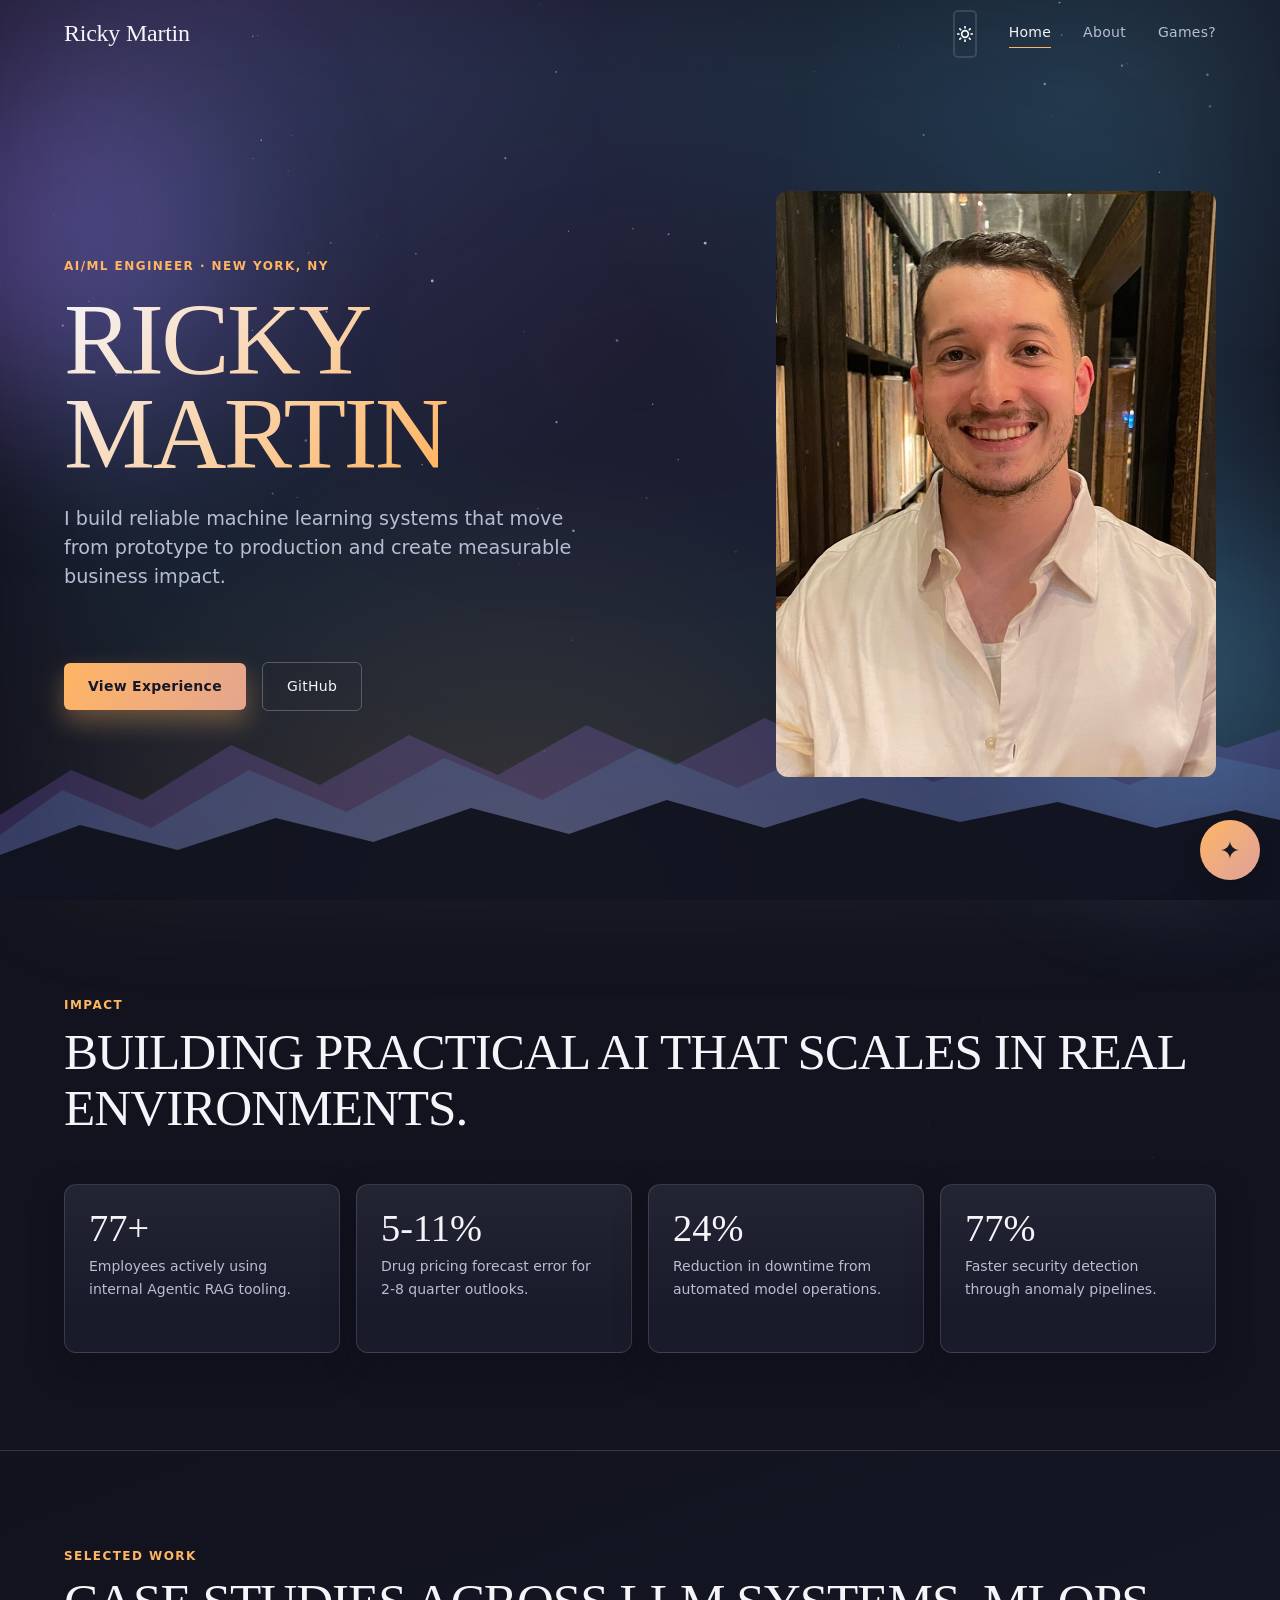
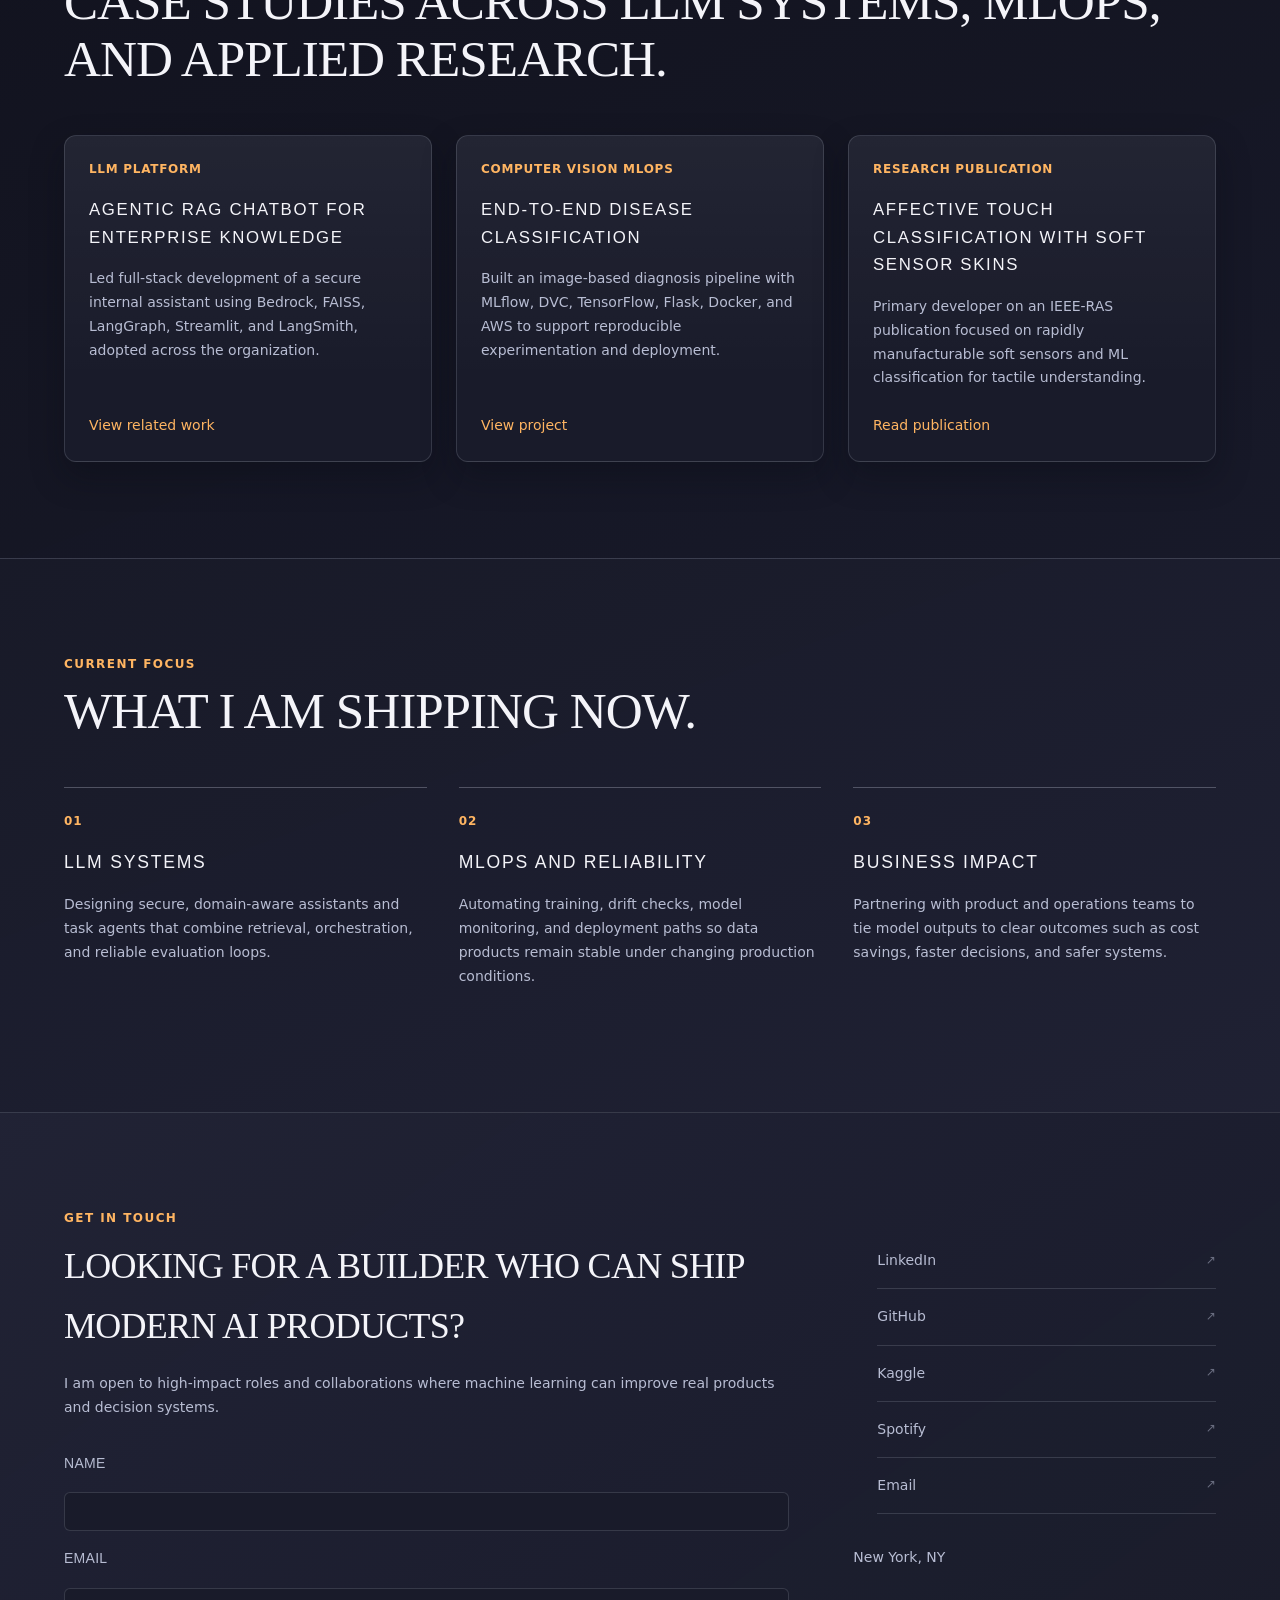
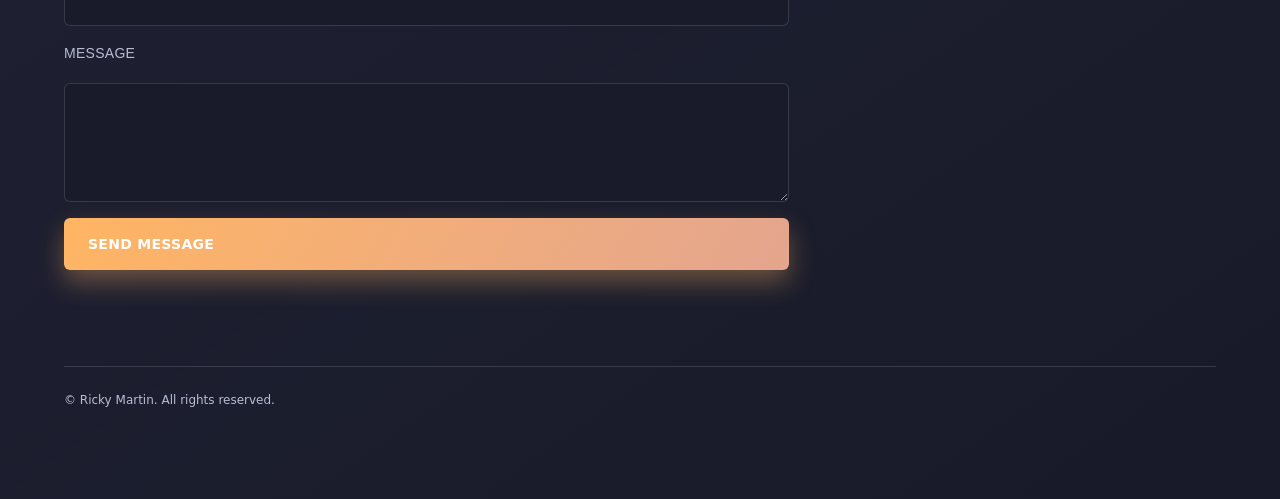
==== commit 494bcc2c: "latest website aestetics - still need to fix content" ====
--- a/index.html
+++ b/index.html
@@ -29,7 +29,7 @@
 				<nav class="nav__links" aria-label="Main navigation">
 					<a href="index.html" aria-current="page">Home</a>
 					<a href="about.html">About</a>
-					<a href="elements.html">Labs</a>
+					<a href="elements.html">Games?</a>
 				</nav>
 				<button id="nav-hamburger" aria-label="Toggle menu" aria-expanded="false">
 					<span></span>
@@ -41,12 +41,13 @@
 				<nav>
 					<a href="index.html">Home</a>
 					<a href="about.html">About</a>
-					<a href="elements.html">Labs</a>
+					<a href="elements.html">Games?</a>
 				</nav>
 			</div>
 		</header>
 
 		<main>
+			<div class="hero-zone">
 			<section class="hero">
 				<div class="hero__text">
 					<p class="hero__eyebrow">AI/ML Engineer · New York, NY</p>
@@ -97,6 +98,7 @@
 					</div>
 				</div>
 			</section>
+			</div><!-- /.hero-zone -->
 
 			<section class="section">
 				<div class="container">
@@ -179,6 +181,7 @@
 							<li><a href="https://www.linkedin.com/in/rickylm/" target="_blank" rel="noopener noreferrer"><span>LinkedIn</span><span class="link-arrow">↗</span></a></li>
 							<li><a href="https://github.com/RickyMartin-dev" target="_blank" rel="noopener noreferrer"><span>GitHub</span><span class="link-arrow">↗</span></a></li>
 							<li><a href="https://www.kaggle.com/rickymartindev" target="_blank" rel="noopener noreferrer"><span>Kaggle</span><span class="link-arrow">↗</span></a></li>
+							<li><a href="https://open.spotify.com/artist/7slfeZO9LsJbWgpkIoXBUJ" target="_blank" rel="noopener noreferrer"><span>Spotify</span><span class="link-arrow">↗</span></a></li>
 							<li><a href="mailto:rickylenmartin@gmail.com"><span>Email</span><span class="link-arrow">↗</span></a></li>
 						</ul>
 						<p class="footer__location">New York, NY</p>
--- a/assets/css/design.css
+++ b/assets/css/design.css
@@ -1071,6 +1071,29 @@
   z-index: 1;
 }
 
+/* --- Hero-zone: unified starfield stacking context ----------- */
+.hero-zone {
+  position: relative;
+  overflow: hidden;
+}
+
+.hero-zone > .hero {
+  position: relative;
+  z-index: 1;
+}
+
+.hero-zone > .section {
+  position: relative;
+  z-index: 1;
+  background: transparent !important;
+  border-top: none;
+}
+
+.hero-zone > .section .container {
+  position: relative;
+  z-index: 1;
+}
+
 /* --- Aurora glow behind hero content -------------------------- */
 @keyframes aurora-drift {
   from { opacity: 0.55; transform: scaleX(1)    translateX(0);    }
@@ -1154,12 +1177,12 @@
 /* --- Mountain effects canvas (shooting stars + particles) ----- */
 .hero__mountain-effects {
   position: absolute;
-  bottom: 0;
+  top: 0;
   left: 0;
   width: 100%;
   height: 100%;
   pointer-events: none;
-  z-index: 2;
+  z-index: 0;
 }
 
 /* --- Hero name gradient shimmer ------------------------------ */
@@ -1202,3 +1225,397 @@
 .kpi-card {
   will-change: transform;
 }
+
+/* ----------------------------------------------------------------
+   20. GAMES PAGE
+   ---------------------------------------------------------------- */
+
+/* Horizontal shelf */
+.games-shelf {
+  display: flex;
+  gap: var(--sp-6);
+  overflow-x: auto;
+  padding: var(--sp-4) var(--sp-2) var(--sp-8);
+  scroll-snap-type: x mandatory;
+  -webkit-overflow-scrolling: touch;
+  cursor: grab;
+}
+
+.games-shelf:active {
+  cursor: grabbing;
+}
+
+.games-shelf::-webkit-scrollbar {
+  height: 4px;
+}
+
+.games-shelf::-webkit-scrollbar-track {
+  background: var(--c-bg-2);
+  border-radius: 2px;
+}
+
+.games-shelf::-webkit-scrollbar-thumb {
+  background: var(--c-border-2);
+  border-radius: 2px;
+}
+
+.games-shelf::-webkit-scrollbar-thumb:hover {
+  background: var(--c-accent);
+}
+
+/* Game card */
+.game-card {
+  display: flex;
+  flex-direction: column;
+  flex-shrink: 0;
+  width: 300px;
+  background: var(--c-bg-2);
+  border: 1px solid var(--c-border);
+  border-radius: var(--radius-lg);
+  box-shadow: var(--shadow-soft);
+  background-image: var(--surface-sheen);
+  overflow: hidden;
+  scroll-snap-align: start;
+  transition: border-color var(--ease), transform var(--ease), box-shadow var(--ease);
+  will-change: transform;
+}
+
+.game-card:hover {
+  border-color: var(--c-border-2);
+  box-shadow: var(--shadow-strong);
+}
+
+.game-card__preview {
+  width: 100%;
+  height: 160px;
+  background: linear-gradient(135deg,
+    color-mix(in srgb, var(--c-accent-2) 30%, var(--c-bg-3)),
+    color-mix(in srgb, var(--c-accent-3) 20%, var(--c-bg-3))
+  );
+  display: flex;
+  align-items: center;
+  justify-content: center;
+  position: relative;
+  overflow: hidden;
+  flex-shrink: 0;
+}
+
+.game-card[data-game="tetris"] .game-card__preview {
+  background: linear-gradient(135deg,
+    color-mix(in srgb, var(--c-accent-2) 40%, var(--c-bg-3)),
+    color-mix(in srgb, var(--c-bg-3) 65%, black)
+  );
+}
+
+.game-card[data-game="racing"] .game-card__preview {
+  background: linear-gradient(135deg,
+    color-mix(in srgb, var(--c-accent-3) 35%, var(--c-bg-3)),
+    color-mix(in srgb, var(--c-bg-3) 60%, black)
+  );
+}
+
+.game-card__icon {
+  font-size: 3rem;
+  line-height: 1;
+  opacity: 0.85;
+  user-select: none;
+  pointer-events: none;
+}
+
+.game-card__body {
+  padding: var(--sp-6);
+  display: flex;
+  flex-direction: column;
+  flex: 1;
+}
+
+.game-card__tag {
+  display: inline-block;
+  font-size: var(--t-xs);
+  font-weight: 600;
+  letter-spacing: 0.06em;
+  color: var(--c-accent-2);
+  text-transform: uppercase;
+  margin-bottom: var(--sp-2);
+}
+
+.game-card__title {
+  font-size: 1.05rem;
+  font-weight: 500;
+  color: var(--c-text);
+  margin-bottom: var(--sp-2);
+}
+
+.game-card__desc {
+  font-size: var(--t-sm);
+  color: var(--c-text-2);
+  line-height: 1.6;
+  flex: 1;
+  margin-bottom: var(--sp-6);
+}
+
+.game-card__play-btn {
+  display: inline-flex;
+  align-items: center;
+  justify-content: center;
+  gap: var(--sp-2);
+  background: linear-gradient(120deg,
+    var(--c-accent-2),
+    color-mix(in srgb, var(--c-accent-3) 30%, var(--c-accent-2))
+  );
+  color: #fff;
+  font-family: var(--f-body);
+  font-size: var(--t-sm);
+  font-weight: 600;
+  letter-spacing: 0.02em;
+  border: none;
+  border-radius: var(--radius);
+  padding: 0.65rem var(--sp-6);
+  cursor: pointer;
+  width: 100%;
+  margin-top: auto;
+  transition: opacity var(--ease), transform var(--ease);
+  box-shadow: 0 8px 20px color-mix(in srgb, var(--c-accent-2) 30%, transparent);
+}
+
+.game-card__play-btn:hover {
+  opacity: 0.88;
+  transform: translateY(-1px);
+}
+
+.game-card__play-btn:focus-visible {
+  outline: 2px solid var(--c-accent-2);
+  outline-offset: 2px;
+}
+
+/* WIP card variant */
+.game-card--wip {
+  opacity: 0.6;
+  border-style: dashed;
+}
+
+.game-card--wip .game-card__preview {
+  background:
+    repeating-linear-gradient(
+      -45deg,
+      transparent,
+      transparent 8px,
+      rgba(235, 237, 255, 0.04) 8px,
+      rgba(235, 237, 255, 0.04) 16px
+    ),
+    linear-gradient(135deg, var(--c-bg-3), color-mix(in srgb, var(--c-bg-2) 70%, var(--c-bg-3)));
+}
+
+.wip-badge {
+  position: absolute;
+  top: var(--sp-4);
+  right: var(--sp-4);
+  background: color-mix(in srgb, var(--c-accent) 18%, var(--c-bg-3));
+  border: 1px solid color-mix(in srgb, var(--c-accent) 35%, transparent);
+  border-radius: 100px;
+  font-size: var(--t-xs);
+  font-weight: 700;
+  letter-spacing: 0.08em;
+  text-transform: uppercase;
+  color: var(--c-accent);
+  padding: 0.2rem 0.6rem;
+}
+
+.game-card--wip .game-card__play-btn {
+  background: var(--c-bg-3);
+  color: var(--c-text-2);
+  box-shadow: none;
+  cursor: not-allowed;
+  pointer-events: none;
+}
+
+/* Game modal overlay */
+.game-modal {
+  position: fixed;
+  inset: 0;
+  z-index: 950;
+  background: rgba(8, 10, 20, 0.88);
+  backdrop-filter: blur(12px);
+  -webkit-backdrop-filter: blur(12px);
+  display: flex;
+  align-items: center;
+  justify-content: center;
+  opacity: 0;
+  visibility: hidden;
+  pointer-events: none;
+  transition: opacity 0.3s ease, visibility 0.3s ease;
+}
+
+.game-modal.is-open {
+  opacity: 1;
+  visibility: visible;
+  pointer-events: auto;
+}
+
+.game-modal__inner {
+  position: relative;
+  background: var(--c-bg-2);
+  border: 1px solid var(--c-border-2);
+  border-radius: var(--radius-lg);
+  box-shadow: var(--shadow-strong);
+  background-image: var(--surface-sheen);
+  display: flex;
+  flex-direction: column;
+  max-width: min(520px, 96vw);
+  width: 100%;
+  max-height: 92vh;
+  overflow: hidden;
+}
+
+.game-modal__header {
+  display: flex;
+  align-items: center;
+  justify-content: space-between;
+  padding: var(--sp-4) var(--sp-6);
+  border-bottom: 1px solid var(--c-border);
+  flex-shrink: 0;
+}
+
+.game-modal__title {
+  font-family: var(--f-display);
+  font-size: 1.15rem;
+  font-weight: 400;
+  color: var(--c-text);
+  margin: 0;
+}
+
+.game-modal__close {
+  background: none;
+  border: 1px solid var(--c-border);
+  border-radius: var(--radius);
+  color: var(--c-text-2);
+  cursor: pointer;
+  padding: 0.3rem 0.6rem;
+  font-size: 1.2rem;
+  line-height: 1;
+  transition: color var(--ease), border-color var(--ease), background var(--ease);
+  display: flex;
+  align-items: center;
+  justify-content: center;
+}
+
+.game-modal__close:hover {
+  color: var(--c-text);
+  border-color: var(--c-border-2);
+  background: var(--c-bg-3);
+}
+
+.game-modal__close:focus-visible {
+  outline: 2px solid var(--c-accent);
+  outline-offset: 2px;
+}
+
+.game-modal__meta {
+  display: flex;
+  align-items: center;
+  gap: var(--sp-6);
+  padding: var(--sp-2) var(--sp-6);
+  border-bottom: 1px solid var(--c-border);
+  flex-shrink: 0;
+}
+
+.game-modal__score {
+  font-size: var(--t-sm);
+  color: var(--c-text-2);
+  margin: 0;
+}
+
+.game-modal__score strong {
+  color: var(--c-accent);
+  font-weight: 600;
+}
+
+.game-modal__canvas-wrap {
+  display: flex;
+  align-items: center;
+  justify-content: center;
+  padding: var(--sp-6);
+  flex: 1;
+  min-height: 0;
+  overflow: hidden;
+}
+
+#game-canvas {
+  display: block;
+  border-radius: var(--radius);
+  image-rendering: pixelated;
+  max-width: 100%;
+  max-height: calc(92vh - 200px);
+}
+
+.game-modal__controls {
+  padding: var(--sp-3, 0.75rem) var(--sp-6);
+  border-top: 1px solid var(--c-border);
+  flex-shrink: 0;
+}
+
+.game-modal__controls p {
+  font-size: var(--t-xs);
+  color: var(--c-text-2);
+  letter-spacing: 0.01em;
+  margin: 0;
+  line-height: 1.6;
+}
+
+kbd {
+  display: inline-block;
+  background: var(--c-bg-3);
+  border: 1px solid var(--c-border-2);
+  border-radius: 3px;
+  padding: 0.05rem 0.35rem;
+  font-family: var(--f-mono);
+  font-size: 0.72rem;
+  color: var(--c-text);
+  vertical-align: baseline;
+  line-height: 1.5;
+}
+
+/* Touch controls — mobile only */
+.game-modal__touch-controls {
+  display: none;
+  flex-direction: column;
+  align-items: center;
+  gap: var(--sp-2);
+  padding: var(--sp-4) var(--sp-6);
+  border-top: 1px solid var(--c-border);
+  flex-shrink: 0;
+}
+
+.touch-row {
+  display: flex;
+  gap: var(--sp-2);
+}
+
+.touch-btn {
+  width: 52px;
+  height: 52px;
+  background: var(--c-bg-3);
+  border: 1px solid var(--c-border-2);
+  border-radius: var(--radius);
+  color: var(--c-text);
+  font-size: 1.3rem;
+  cursor: pointer;
+  display: flex;
+  align-items: center;
+  justify-content: center;
+  transition: background var(--ease), color var(--ease);
+  -webkit-user-select: none;
+  user-select: none;
+  touch-action: manipulation;
+}
+
+.touch-btn:active {
+  background: var(--c-accent-2);
+  color: #fff;
+}
+
+@media (max-width: 768px) {
+  .game-card { width: 260px; }
+  .game-modal__touch-controls { display: flex; }
+  .game-modal__controls { display: none; }
+}
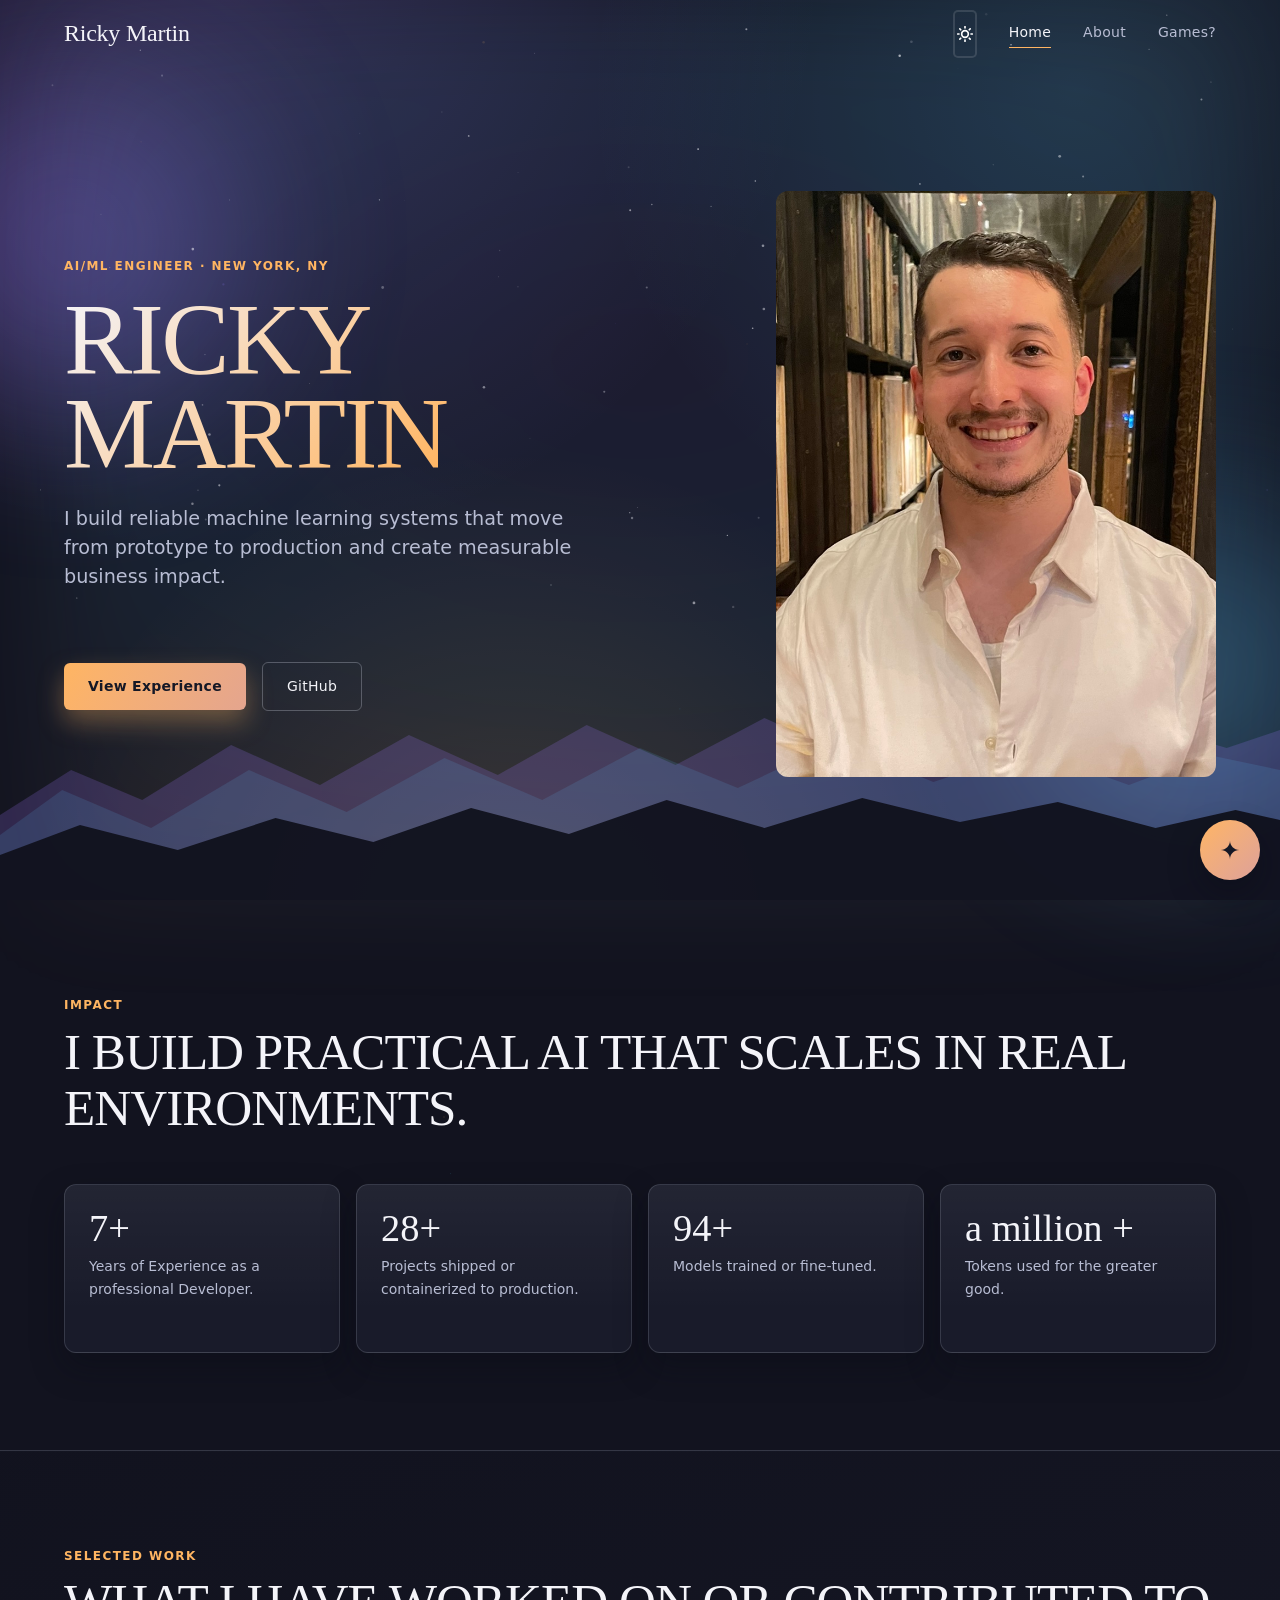
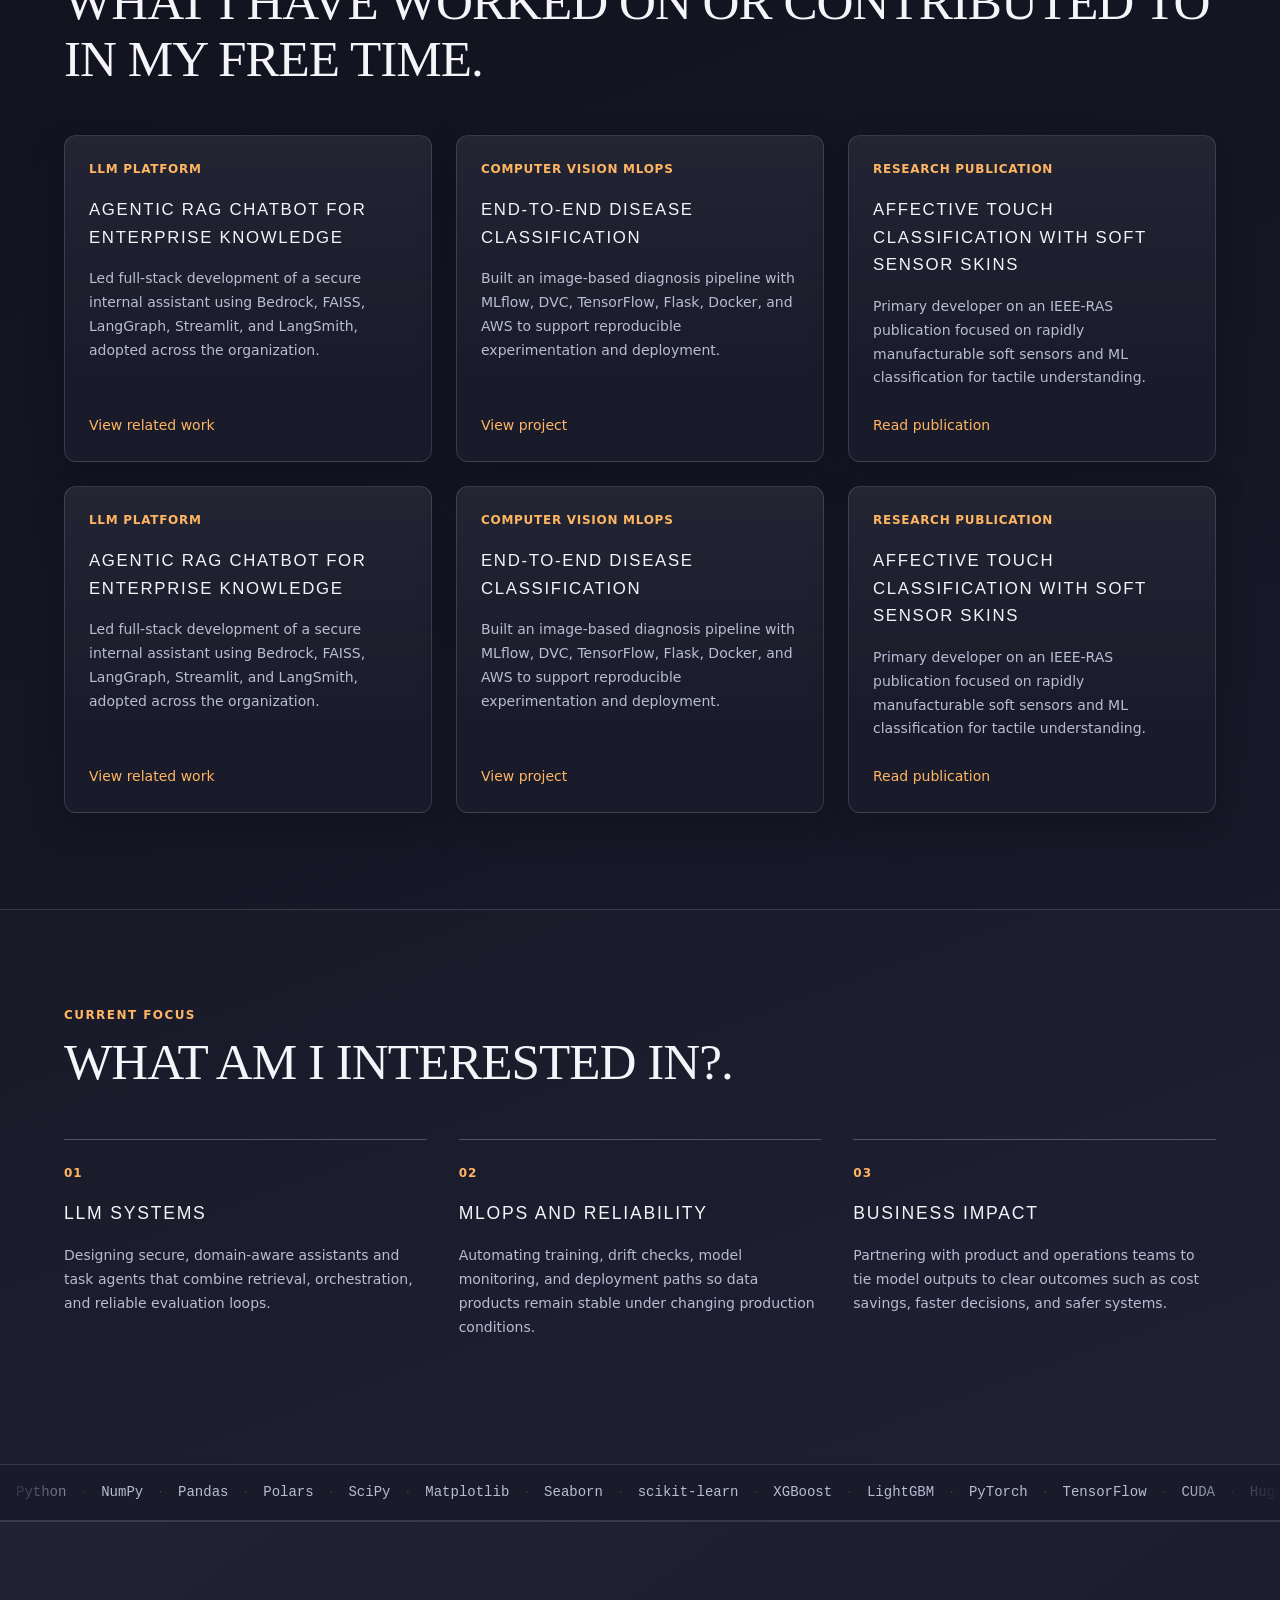
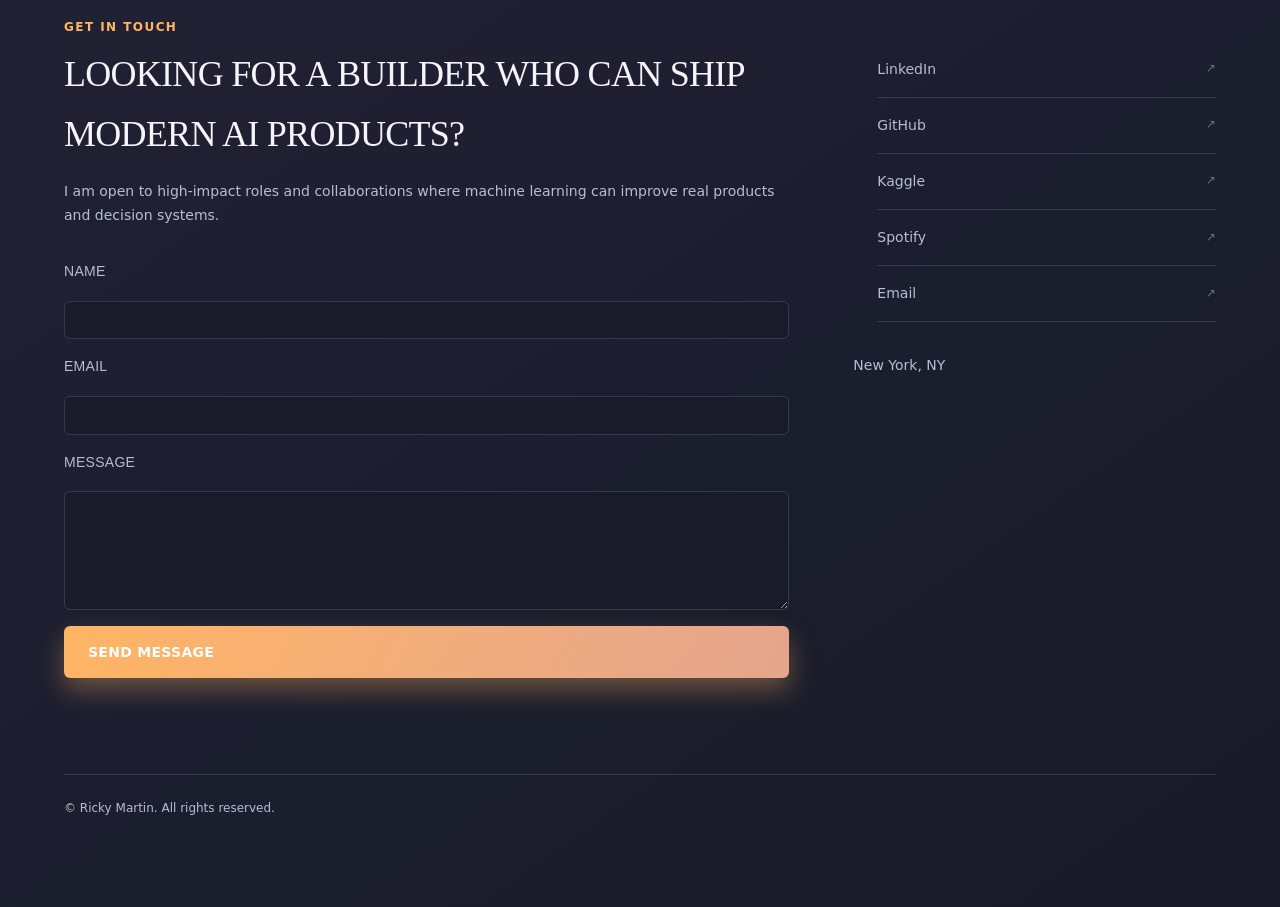
==== commit c0931a31: "revamped website" ====
--- a/index.html
+++ b/index.html
@@ -1,226 +1,10 @@
-<!DOCTYPE HTML>
+<!DOCTYPE html>
 <html lang="en">
-	<head>
-		<meta charset="utf-8">
-		<meta name="viewport" content="width=device-width, initial-scale=1, user-scalable=no">
-		<meta http-equiv="Content-Security-Policy" content="default-src 'self'; script-src 'self'; style-src 'self' 'unsafe-inline' https://fonts.googleapis.com; font-src 'self' https://fonts.gstatic.com data:; img-src 'self' data:; connect-src 'self' https://*.execute-api.us-east-1.amazonaws.com https://api.web3forms.com; frame-src 'none'; object-src 'none'; base-uri 'self'; form-action https://api.web3forms.com;">
-		<meta name="referrer" content="strict-origin-when-cross-origin">
-		<meta name="description" content="Ricky Martin — AI/ML Engineer with 6+ years building production intelligent systems. Based in New York, NY.">
-		<link rel="icon" type="image/x-icon" href="/images/dolphin.png">
-		<link rel="preconnect" href="https://fonts.googleapis.com">
-		<link rel="preconnect" href="https://fonts.gstatic.com" crossorigin>
-		<link href="https://fonts.googleapis.com/css2?family=Instrument+Serif:ital@0;1&family=Inter:wght@300;400;500;600&display=swap" rel="stylesheet">
-		<link rel="stylesheet" href="assets/css/main.css">
-		<link rel="stylesheet" href="assets/css/design.css">
-		<script src="assets/js/site.js"></script>
-		<title>Ricky Martin — AI/ML Engineer</title>
-	</head>
-
-	<body>
-
-		<!-- Scroll Progress -->
-		<div id="scroll-progress"></div>
-
-		<!-- Navigation -->
-		<header id="nav">
-			<div class="nav__inner">
-				<a class="nav__logo" href="index.html">Ricky Martin</a>
-				<button id="theme-toggle" class="theme-toggle" type="button" aria-label="Toggle theme" aria-pressed="false">Theme</button>
-				<nav class="nav__links" aria-label="Main navigation">
-					<a href="index.html" aria-current="page">Home</a>
-					<a href="about.html">About</a>
-					<a href="elements.html">Games?</a>
-				</nav>
-				<button id="nav-hamburger" aria-label="Toggle menu" aria-expanded="false">
-					<span></span>
-					<span></span>
-					<span></span>
-				</button>
-			</div>
-			<div id="nav-overlay" aria-hidden="true">
-				<nav>
-					<a href="index.html">Home</a>
-					<a href="about.html">About</a>
-					<a href="elements.html">Games?</a>
-				</nav>
-			</div>
-		</header>
-
-		<main>
-			<div class="hero-zone">
-			<section class="hero">
-				<div class="hero__text">
-					<p class="hero__eyebrow">AI/ML Engineer · New York, NY</p>
-					<h1 class="hero__name">Ricky Martin</h1>
-					<p class="hero__tagline">I build reliable machine learning systems that move from prototype to production and create measurable business impact.</p>
-					<div class="hero__cta">
-						<a class="btn-primary" href="about.html">View Experience</a>
-						<a class="btn-outline" href="https://github.com/RickyMartin-dev" target="_blank" rel="noopener noreferrer">GitHub</a>
-					</div>
-				</div>
-				<div class="hero__photo">
-					<img src="images/IMG_5181.jpg" alt="Ricky Martin — AI/ML Engineer">
-				</div>
-				<div class="hero__mountains" aria-hidden="true">
-					<svg class="mountains-layer mountains-layer--back" viewBox="0 0 1440 230" preserveAspectRatio="none" xmlns="http://www.w3.org/2000/svg">
-						<path d="M0,230 L0,145 L80,100 L160,130 L260,75 L360,115 L460,65 L560,105 L660,55 L760,95 L860,48 L960,88 L1060,42 L1160,82 L1280,52 L1380,78 L1440,60 L1440,230 Z"/>
-					</svg>
-					<svg class="mountains-layer mountains-layer--mid" viewBox="0 0 1440 230" preserveAspectRatio="none" xmlns="http://www.w3.org/2000/svg">
-						<path d="M0,230 L0,165 L70,120 L170,158 L280,100 L390,142 L500,88 L610,130 L720,78 L830,118 L940,72 L1050,112 L1160,80 L1270,115 L1360,85 L1440,100 L1440,230 Z"/>
-					</svg>
-					<svg class="mountains-layer mountains-layer--front" viewBox="0 0 1440 230" preserveAspectRatio="none" xmlns="http://www.w3.org/2000/svg">
-						<path d="M0,230 L0,185 L90,155 L200,180 L310,148 L420,172 L530,138 L640,164 L750,130 L860,158 L970,128 L1080,152 L1190,132 L1300,158 L1390,140 L1440,150 L1440,230 Z"/>
-					</svg>
-				</div>
-			</section>
-
-			<section class="section">
-				<div class="container">
-					<p class="section__label reveal">Impact</p>
-					<h2 class="section__title reveal">Building practical AI that scales in real environments.</h2>
-					<div class="kpi-grid">
-						<article class="kpi-card reveal">
-							<span class="kpi-card__value">80+</span>
-							<p class="kpi-card__label">Employees actively using internal Agentic RAG tooling.</p>
-						</article>
-						<article class="kpi-card reveal">
-							<span class="kpi-card__value">5-11%</span>
-							<p class="kpi-card__label">Drug pricing forecast error for 2-8 quarter outlooks.</p>
-						</article>
-						<article class="kpi-card reveal">
-							<span class="kpi-card__value">25%</span>
-							<p class="kpi-card__label">Reduction in downtime from automated model operations.</p>
-						</article>
-						<article class="kpi-card reveal">
-							<span class="kpi-card__value">80%</span>
-							<p class="kpi-card__label">Faster security detection through anomaly pipelines.</p>
-						</article>
-					</div>
-				</div>
-			</section>
-			</div><!-- /.hero-zone -->
-
-			<section class="section">
-				<div class="container">
-					<p class="section__label reveal">Selected Work</p>
-					<h2 class="section__title reveal">Case studies across LLM systems, MLOps, and applied research.</h2>
-					<div class="projects-grid">
-						<article class="project-card reveal">
-							<span class="project-card__tag">LLM Platform</span>
-							<h3 class="project-card__title">Agentic RAG Chatbot for Enterprise Knowledge</h3>
-							<p class="project-card__desc">Led full-stack development of a secure internal assistant using Bedrock, FAISS, LangGraph, Streamlit, and LangSmith, adopted across the organization.</p>
-							<a target="_blank" rel="noopener noreferrer" href="https://github.com/RickyMartin-dev/Website_AI_Chatbot" class="project-card__link">View related work</a>
-						</article>
-						<article class="project-card reveal">
-							<span class="project-card__tag">Computer Vision MLOps</span>
-							<h3 class="project-card__title">End-to-End Disease Classification</h3>
-							<p class="project-card__desc">Built an image-based diagnosis pipeline with MLflow, DVC, TensorFlow, Flask, Docker, and AWS to support reproducible experimentation and deployment.</p>
-							<a target="_blank" rel="noopener noreferrer" href="https://github.com/RickyMartin-dev/End-to-End-CancerClassification" class="project-card__link">View project</a>
-						</article>
-						<article class="project-card reveal">
-							<span class="project-card__tag">Research Publication</span>
-							<h3 class="project-card__title">Affective Touch Classification with Soft Sensor Skins</h3>
-							<p class="project-card__desc">Primary developer on an IEEE-RAS publication focused on rapidly manufacturable soft sensors and ML classification for tactile understanding.</p>
-							<a target="_blank" rel="noopener noreferrer" href="https://ieeexplore.ieee.org/document/9116023" class="project-card__link">Read publication</a>
-						</article>
-					</div>
-				</div>
-			</section>
-
-			<section class="section">
-				<div class="container">
-					<p class="section__label reveal">Current Focus</p>
-					<h2 class="section__title reveal">What I am shipping now.</h2>
-					<div class="traits">
-						<article class="trait reveal">
-							<span class="trait__num">01</span>
-							<h3 class="trait__name">LLM Systems</h3>
-							<p class="trait__body">Designing secure, domain-aware assistants and task agents that combine retrieval, orchestration, and reliable evaluation loops.</p>
-						</article>
-						<article class="trait reveal">
-							<span class="trait__num">02</span>
-							<h3 class="trait__name">MLOps and Reliability</h3>
-							<p class="trait__body">Automating training, drift checks, model monitoring, and deployment paths so data products remain stable under changing production conditions.</p>
-						</article>
-						<article class="trait reveal">
-							<span class="trait__num">03</span>
-							<h3 class="trait__name">Business Impact</h3>
-							<p class="trait__body">Partnering with product and operations teams to tie model outputs to clear outcomes such as cost savings, faster decisions, and safer systems.</p>
-						</article>
-					</div>
-				</div>
-			</section>
-		</main>
-
-		<footer class="site-footer">
-			<div class="container">
-				<div class="footer__grid">
-					<div>
-						<p class="section__label">Get in touch</p>
-						<h2 class="footer__heading">Looking for a builder who can ship modern AI products?</h2>
-						<p class="footer__subtext">I am open to high-impact roles and collaborations where machine learning can improve real products and decision systems.</p>
-						<form class="contact-form" action="https://api.web3forms.com/submit" method="POST">
-							<input type="hidden" name="access_key" value="__WEB3FORMS_KEY__">
-							<div class="form-field">
-								<label for="name">Name</label>
-								<input type="text" name="name" id="name">
-							</div>
-							<div class="form-field">
-								<label for="email">Email</label>
-								<input type="email" name="email" id="email">
-							</div>
-							<div class="form-field">
-								<label for="message">Message</label>
-								<textarea name="message" id="message" rows="4"></textarea>
-							</div>
-							<button class="btn-primary" type="submit">Send Message</button>
-						</form>
-					</div>
-					<div>
-						<ul class="social-links">
-							<li><a href="https://www.linkedin.com/in/rickylm/" target="_blank" rel="noopener noreferrer"><span>LinkedIn</span><span class="link-arrow">↗</span></a></li>
-							<li><a href="https://github.com/RickyMartin-dev" target="_blank" rel="noopener noreferrer"><span>GitHub</span><span class="link-arrow">↗</span></a></li>
-							<li><a href="https://www.kaggle.com/rickymartindev" target="_blank" rel="noopener noreferrer"><span>Kaggle</span><span class="link-arrow">↗</span></a></li>
-							<li><a href="https://open.spotify.com/artist/7slfeZO9LsJbWgpkIoXBUJ" target="_blank" rel="noopener noreferrer"><span>Spotify</span><span class="link-arrow">↗</span></a></li>
-							<li><a href="mailto:rickylenmartin@gmail.com"><span>Email</span><span class="link-arrow">↗</span></a></li>
-						</ul>
-						<p class="footer__location">New York, NY</p>
-					</div>
-				</div>
-				<p class="footer__copy">&copy; Ricky Martin. All rights reserved.</p>
-			</div>
-		</footer>
-
-		<!-- Scripts -->
-			<script src="assets/js/jquery.min.js"></script>
-			<script src="assets/js/jquery.scrollex.min.js"></script>
-			<script src="assets/js/browser.min.js"></script>
-			<script src="assets/js/breakpoints.min.js"></script>
-			<script src="assets/js/util.js"></script>
-			<script src="assets/js/chatbot.config.js"></script>
-			<script src="assets/js/chatbot.js"></script>
-
-		<!-- Chatbot Widget -->
-		<div id="chatbot-widget">
-			<div id="chatbot-button">
-				<svg xmlns="http://www.w3.org/2000/svg" viewBox="0 0 24 24" width="22" height="22" fill="currentColor" aria-hidden="true"><path d="M12 2C12 7.5 7.5 12 2 12C7.5 12 12 16.5 12 22C12 16.5 16.5 12 22 12C16.5 12 12 7.5 12 2Z"/></svg>
-			</div>
-			<div id="chatbot-container">
-				<div id="chatbot-header">
-					<h3>Chat with me</h3>
-					<button id="chatbot-close">&times;</button>
-				</div>
-				<div id="chatbot-messages">
-					<div class="chatbot-message bot-message">
-						<p>Hi! I'm Ricky's AI assistant. How can I help you today? (Please keep in mind chatbot may experience a cold start)</p>
-					</div>
-				</div>
-				<div id="chatbot-input-container">
-					<input type="text" id="chatbot-input" placeholder="Type your message...">
-					<button id="chatbot-send"><i class="fas fa-paper-plane"></i></button>
-				</div>
-			</div>
-		</div>
-
-	</body>
+<head>
+	<meta charset="utf-8">
+	<meta http-equiv="refresh" content="0; url=pages/index.html">
+	<title>Ricky Martin — AI/ML Engineer</title>
+	<script>window.location.replace("pages/index.html");</script>
+</head>
+<body></body>
 </html>
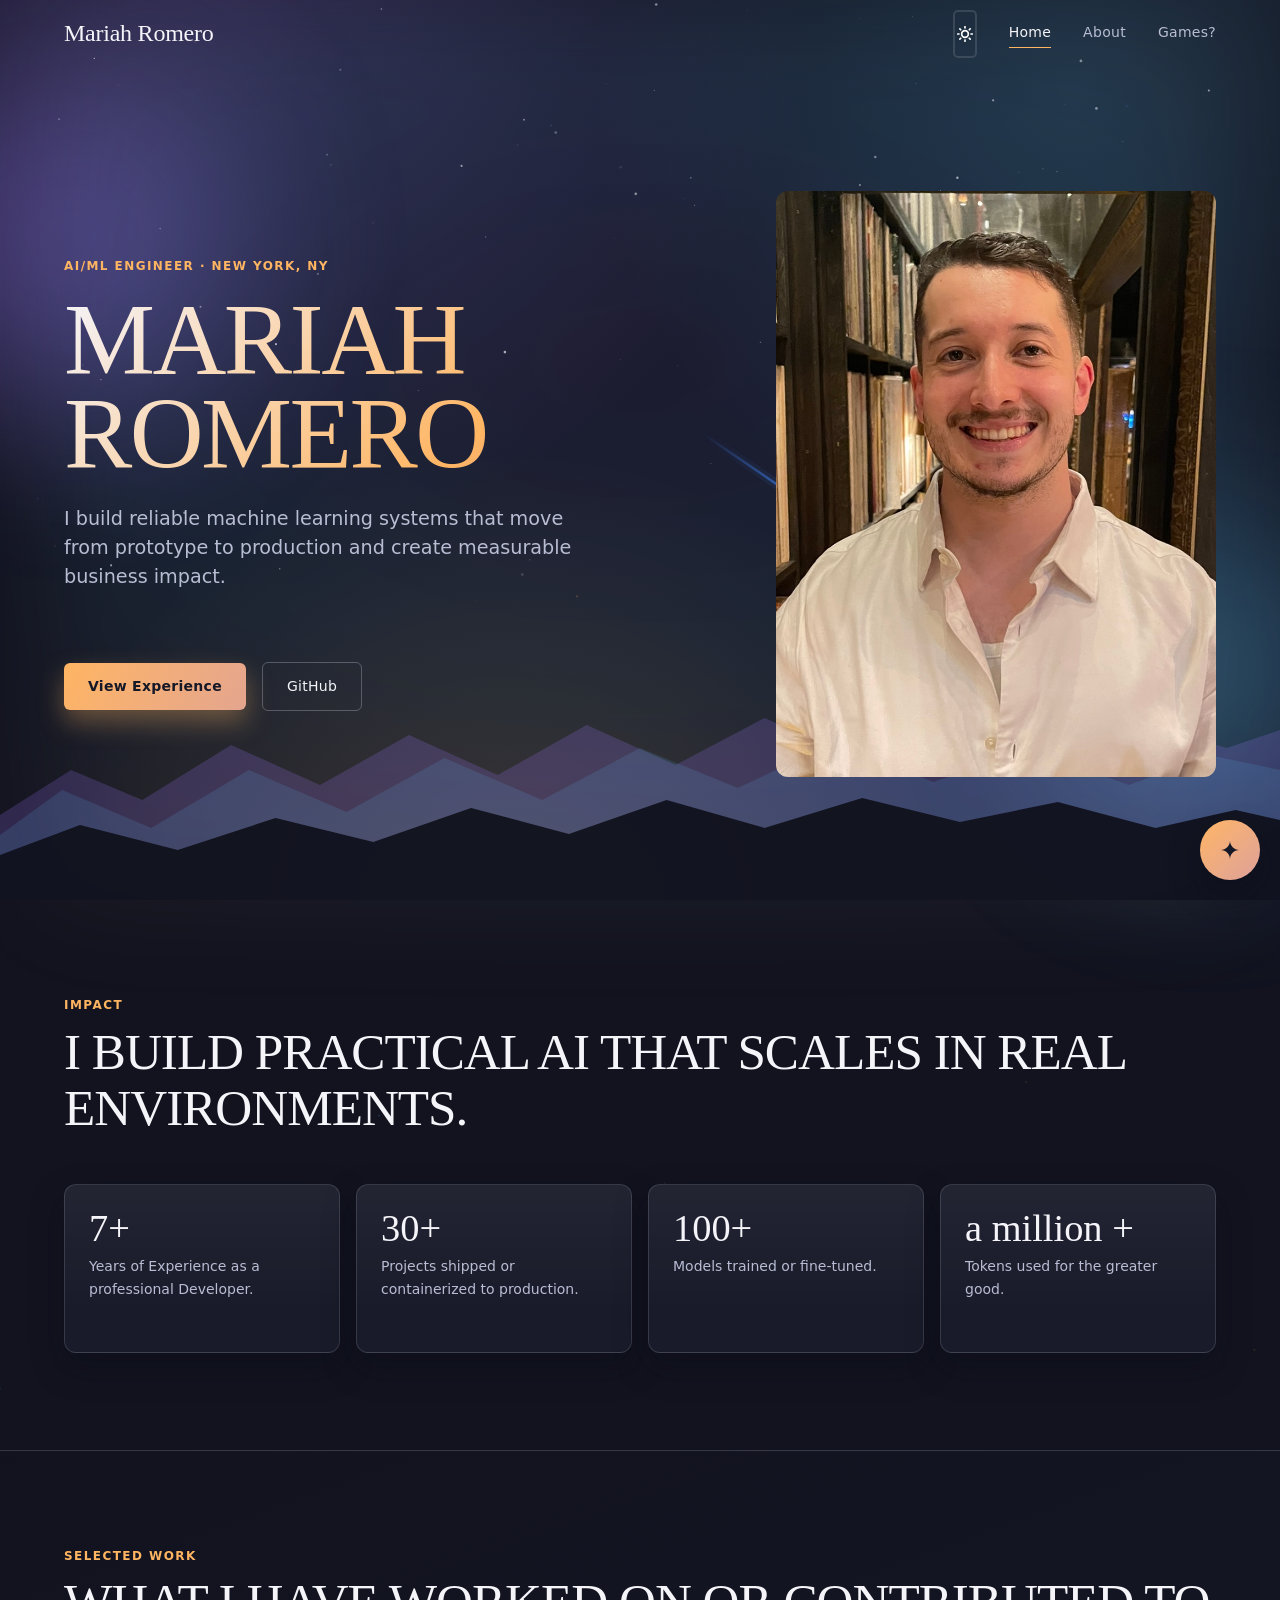
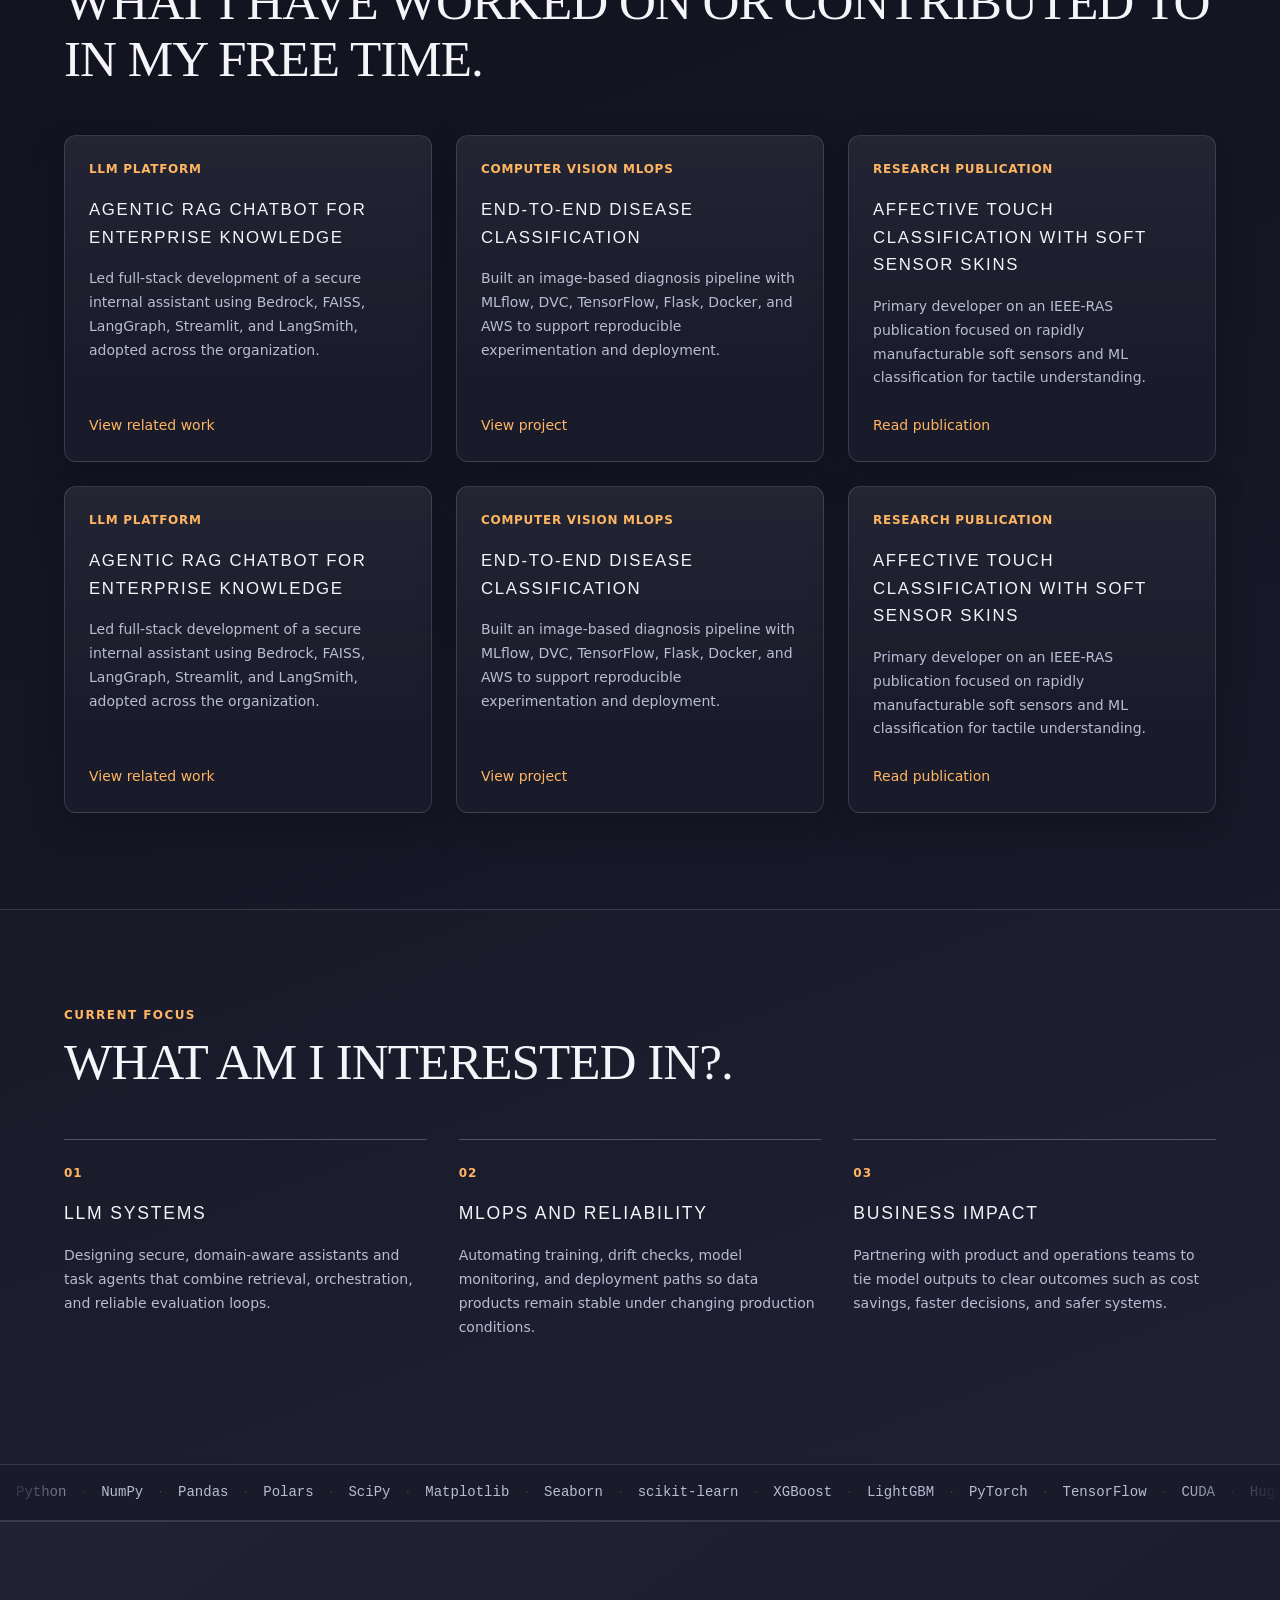
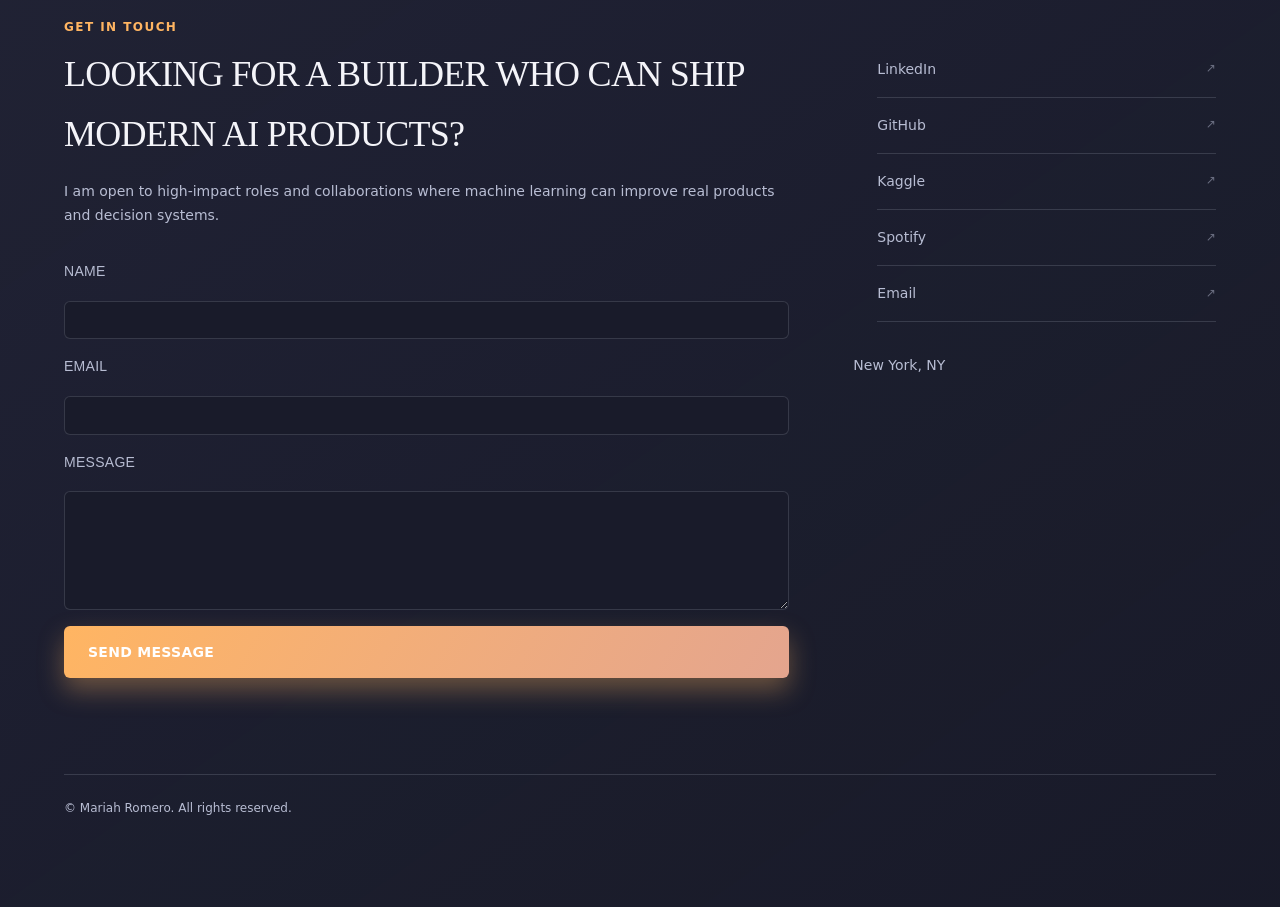
==== commit d3f7fbc6: "changed accent color + transitioned info" ====
--- a/index.html
+++ b/index.html
@@ -3,7 +3,7 @@
 <head>
 	<meta charset="utf-8">
 	<meta http-equiv="refresh" content="0; url=pages/index.html">
-	<title>Ricky Martin — AI/ML Engineer</title>
+	<title>Mariah Romero — AI/ML Engineer</title>
 	<script>window.location.replace("pages/index.html");</script>
 </head>
 <body></body>
